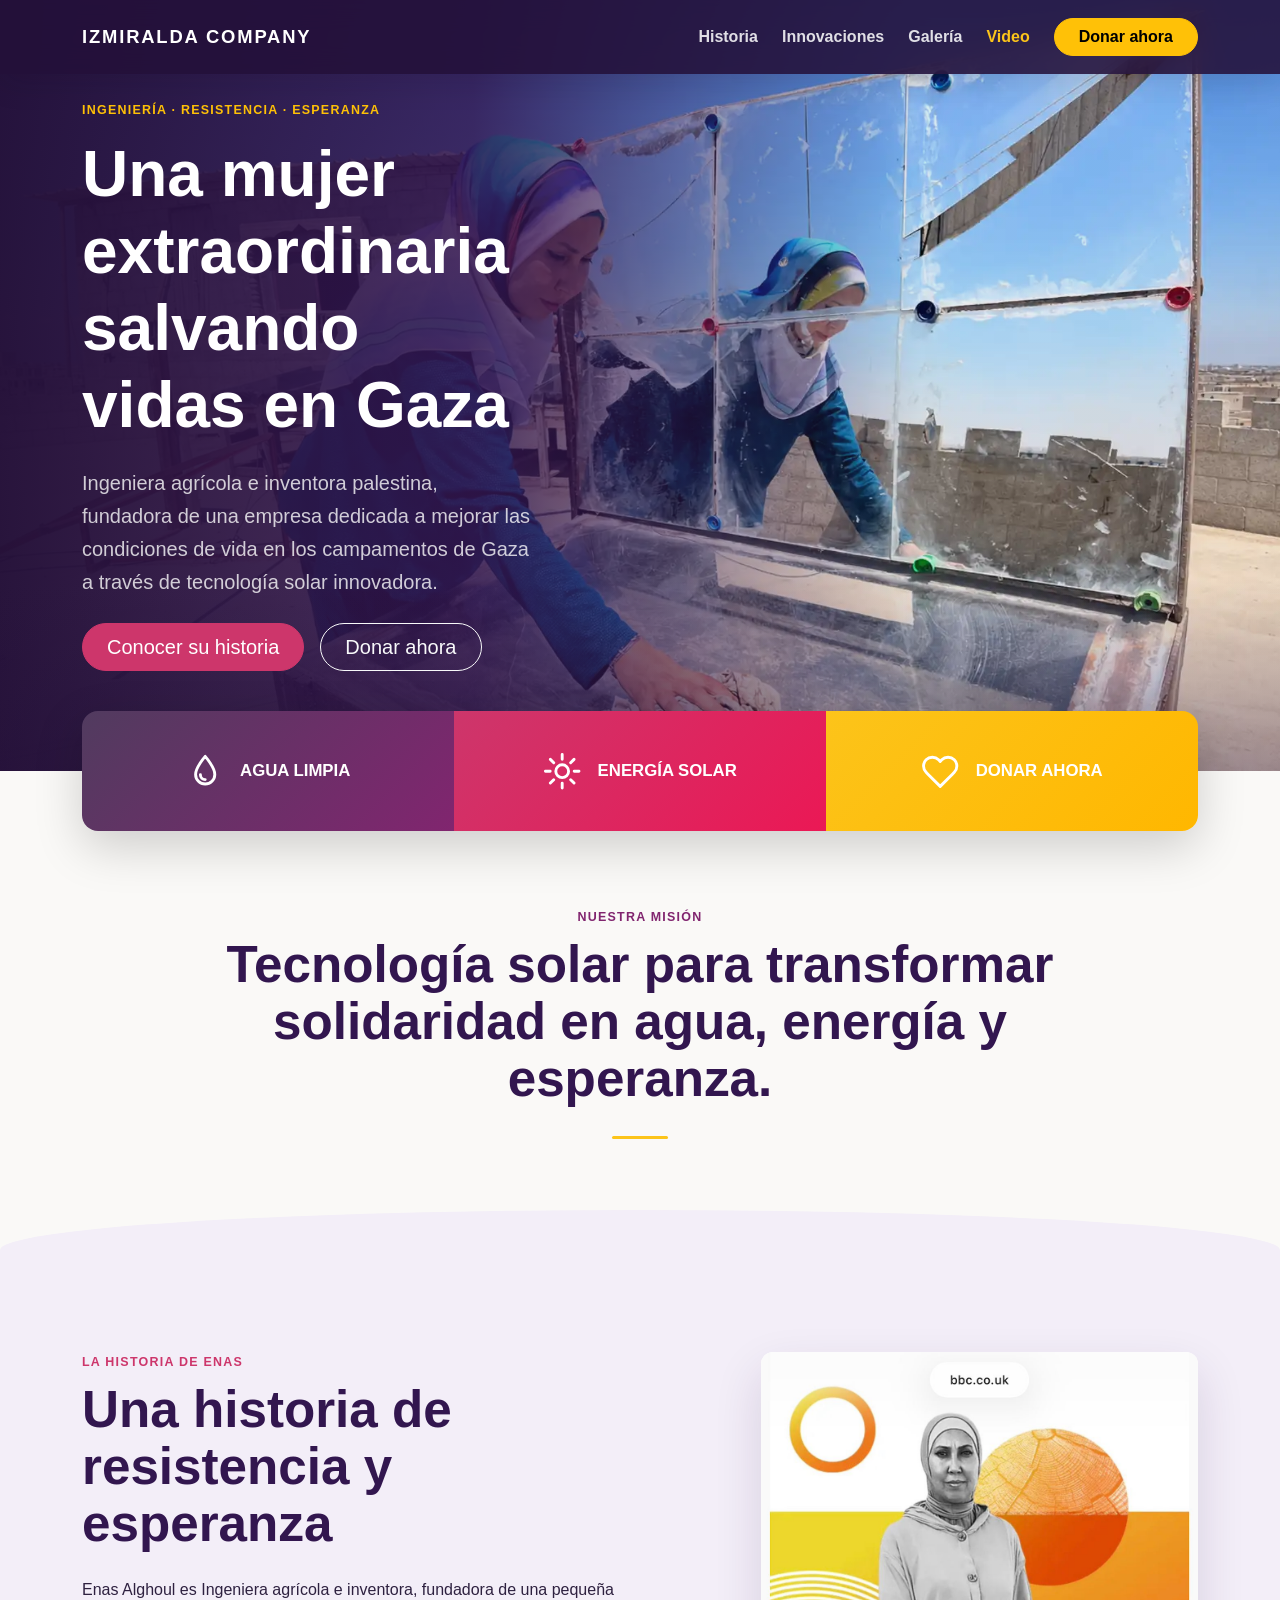
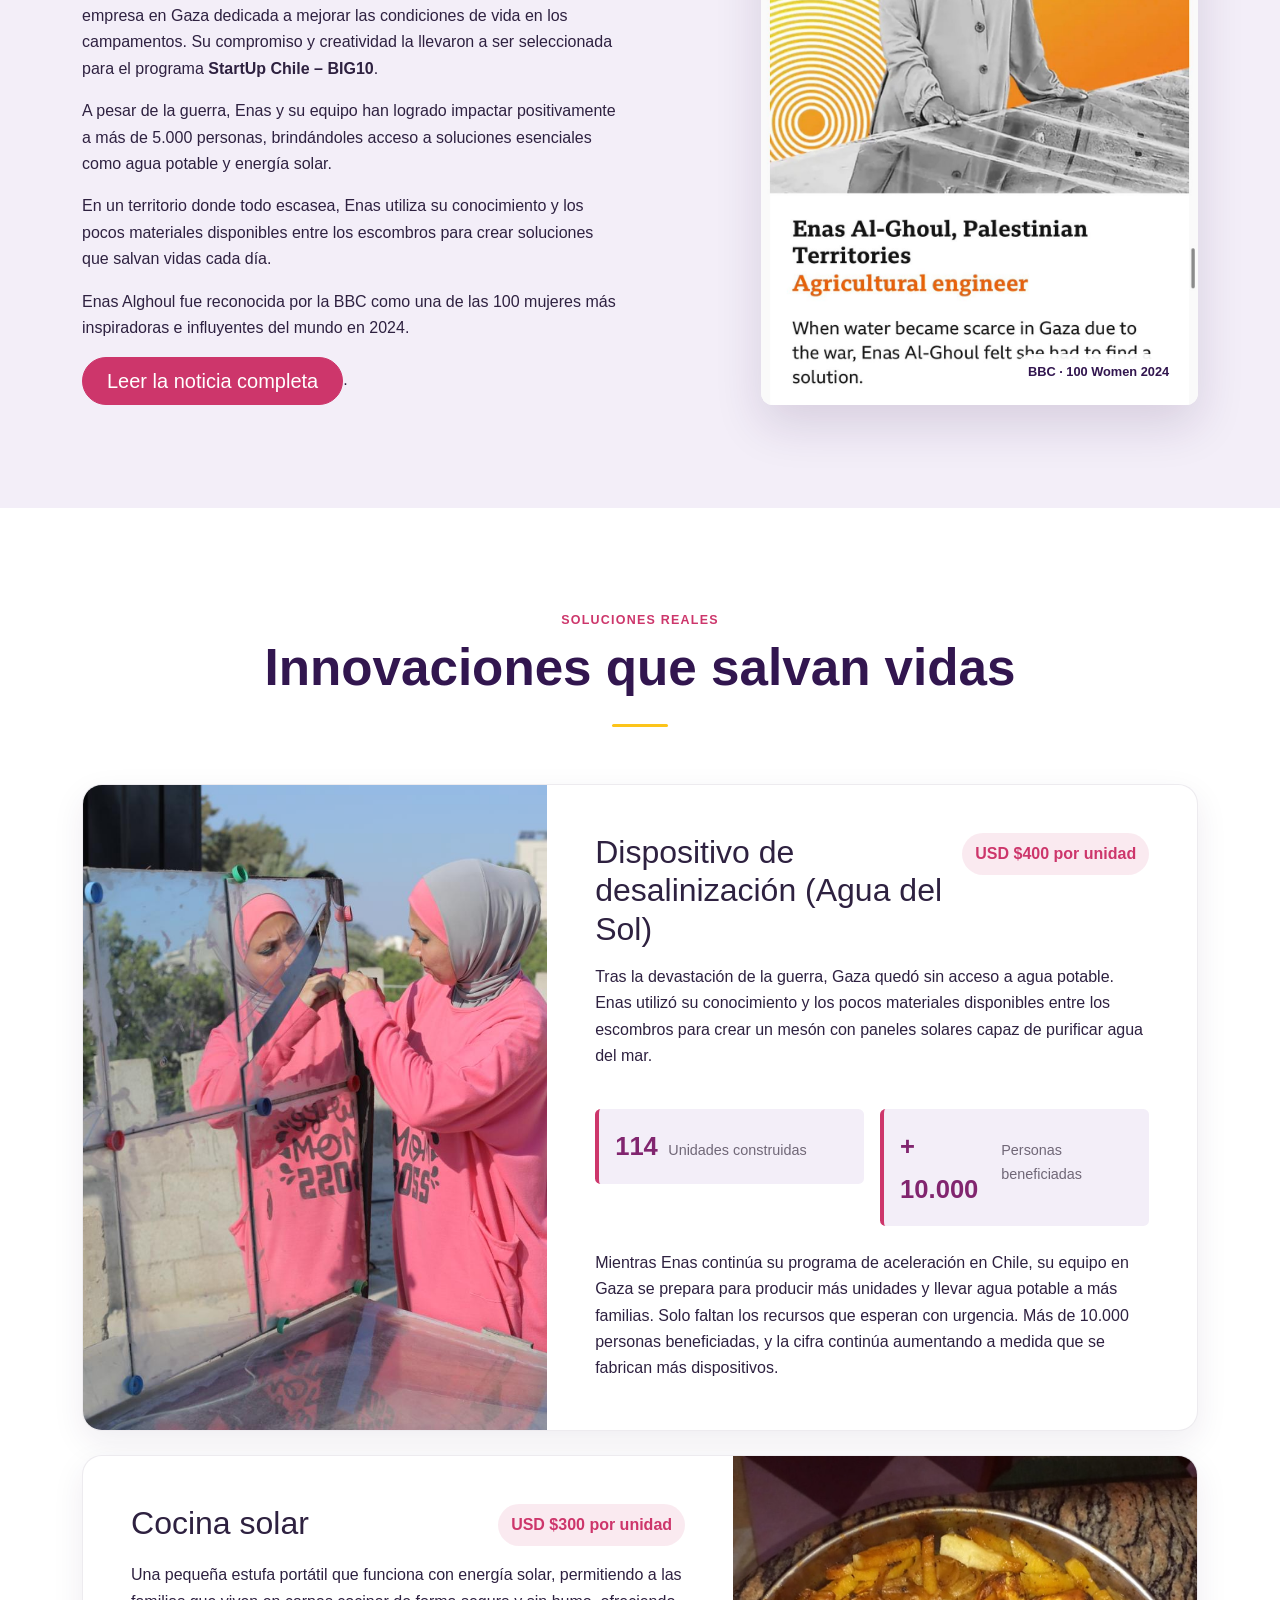
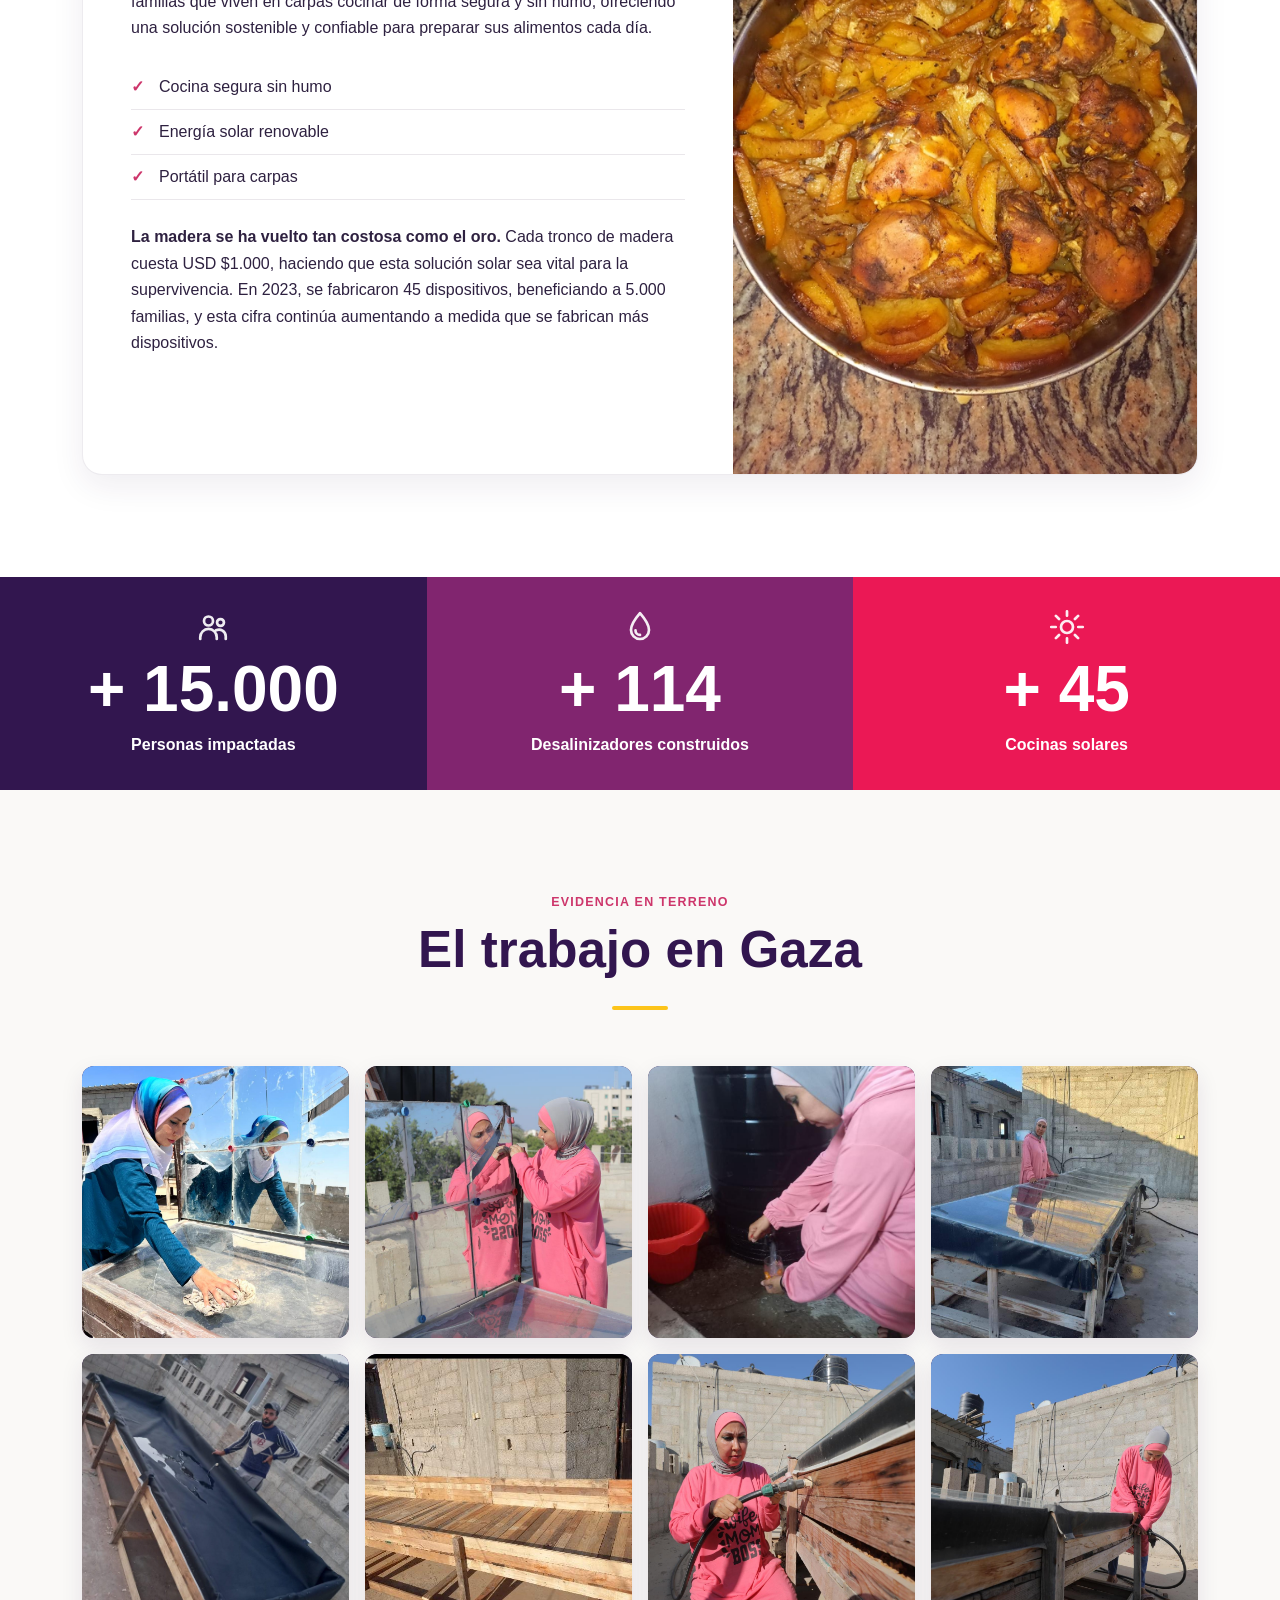
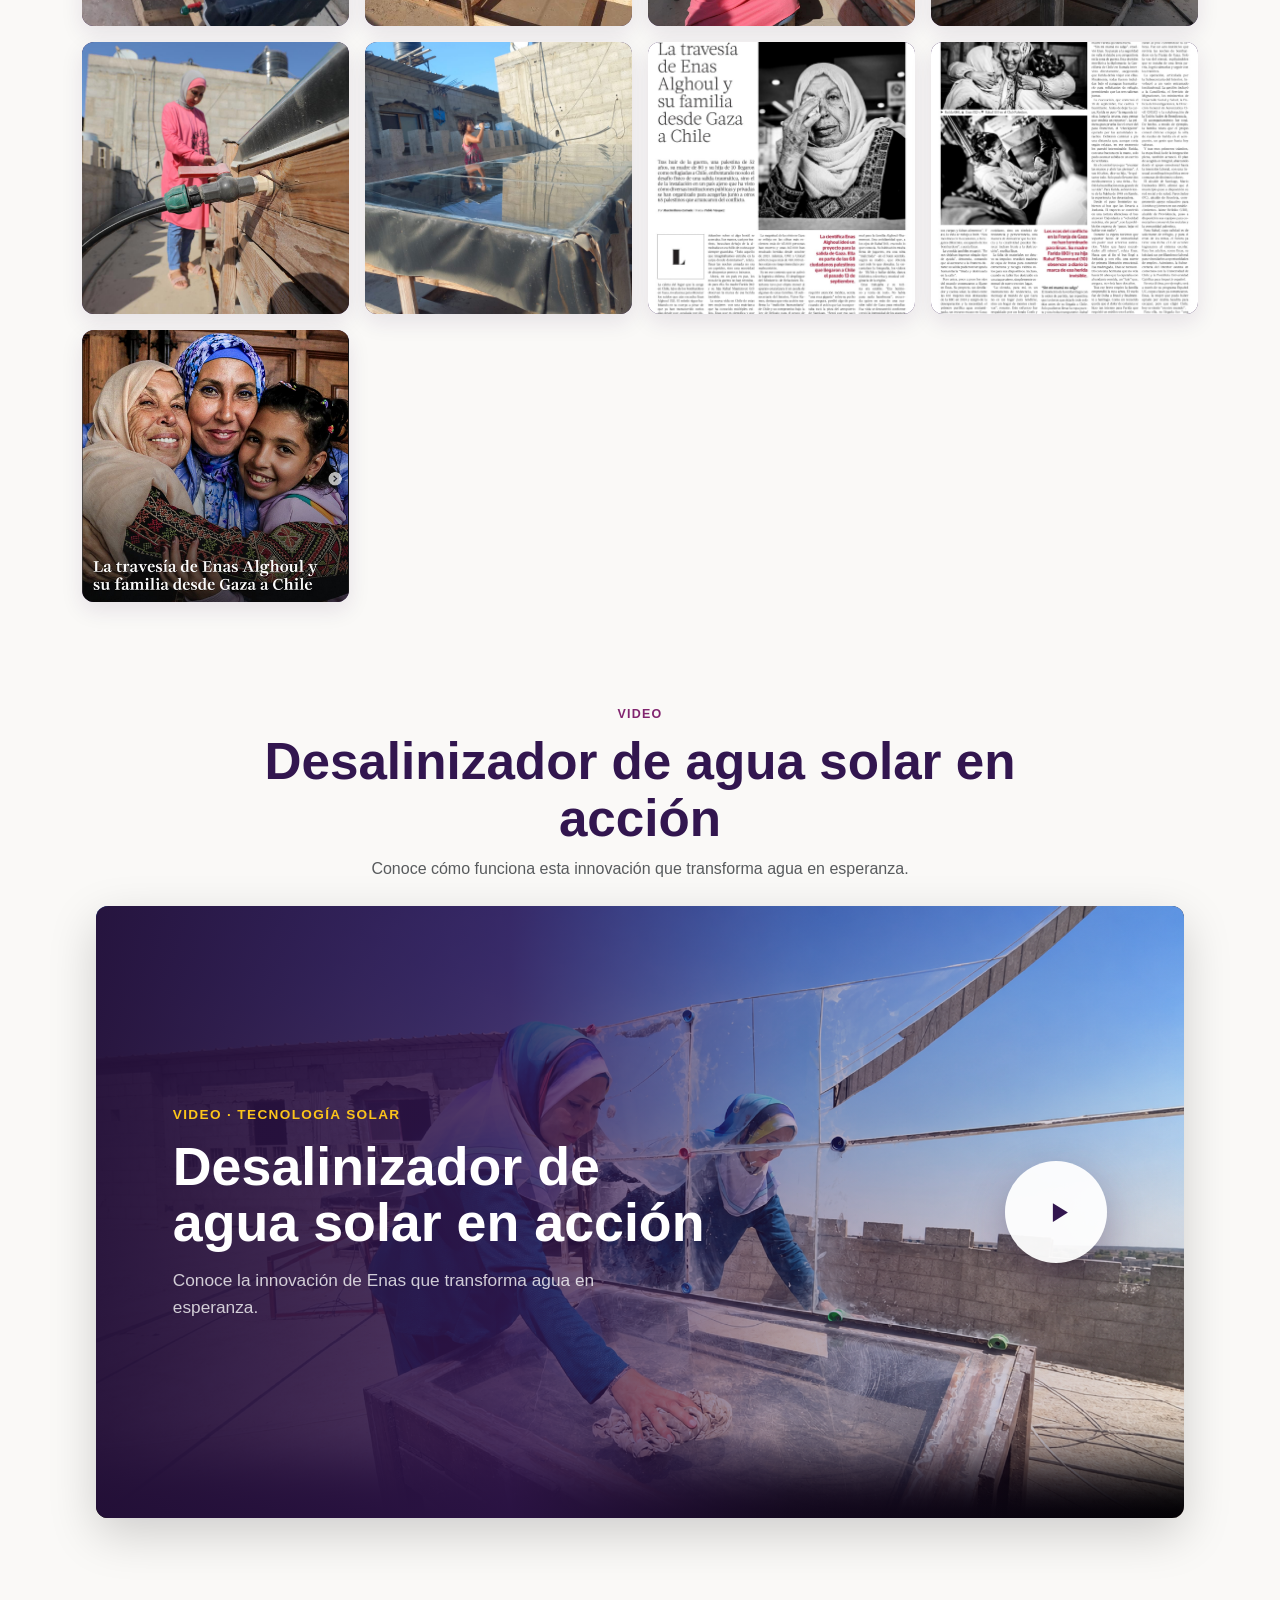
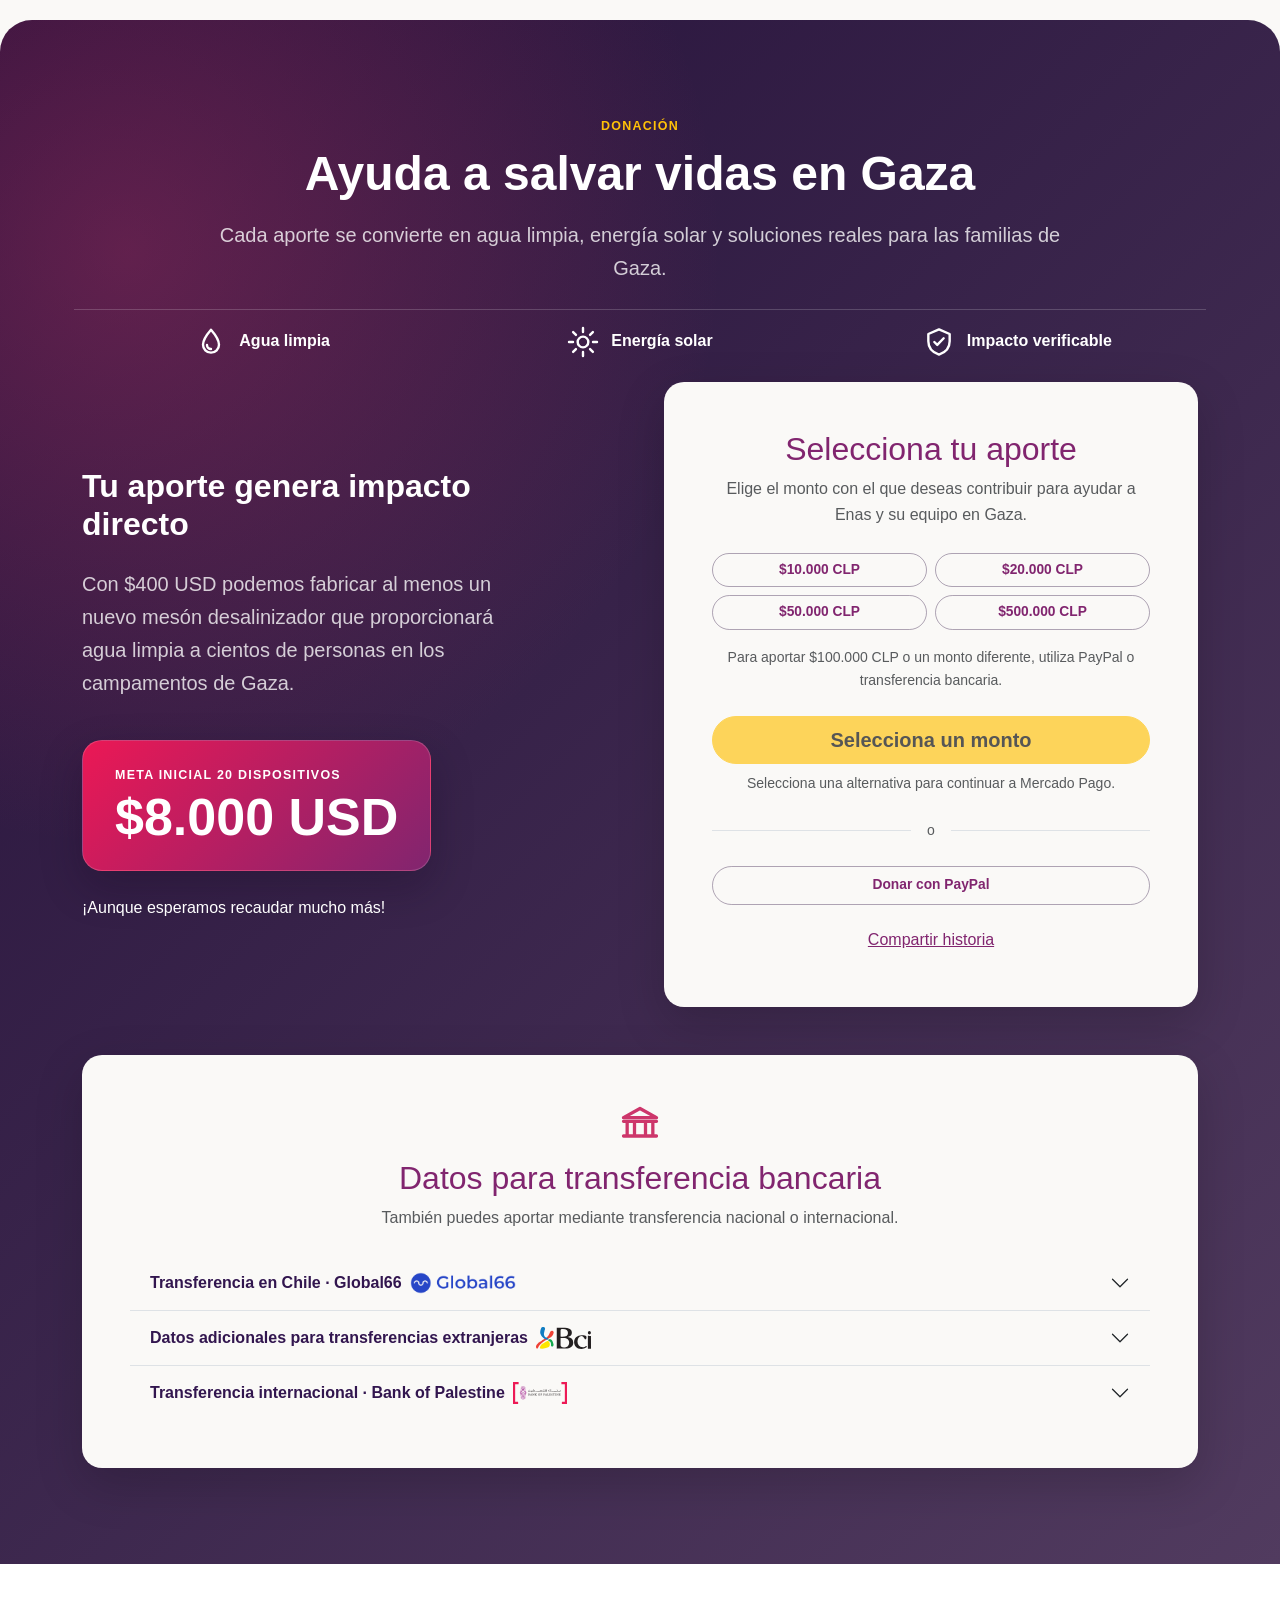
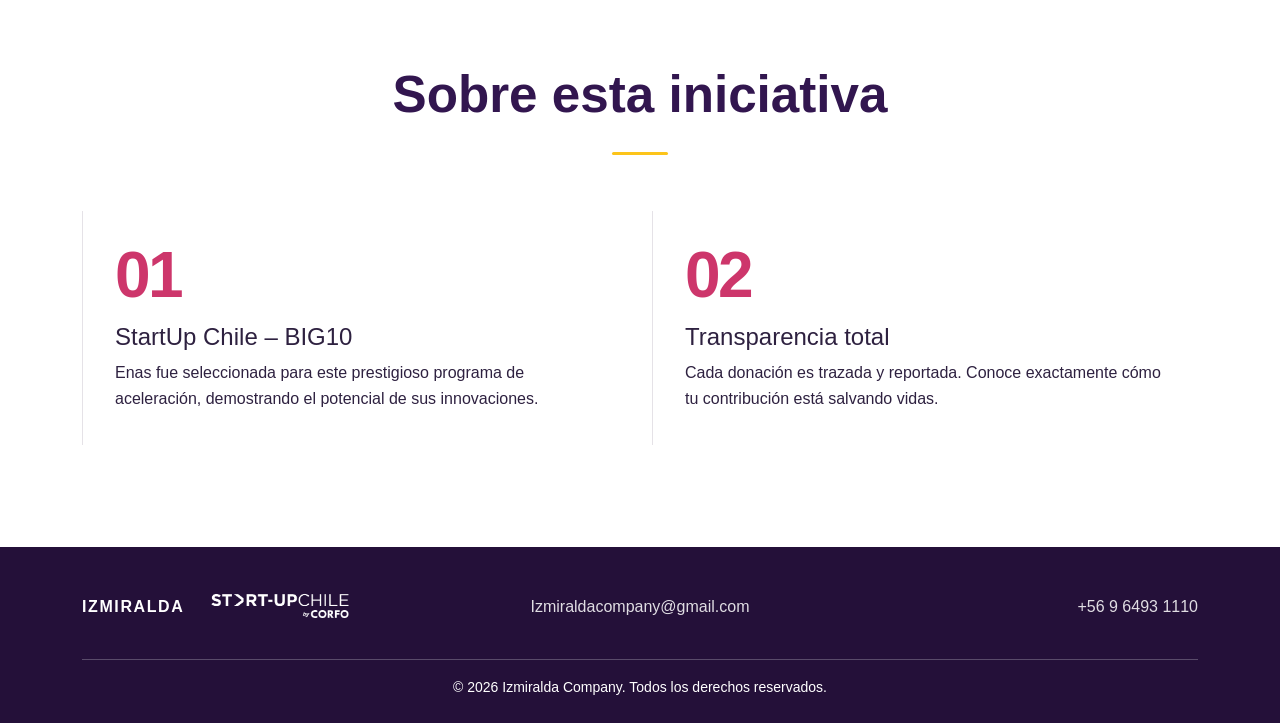
==== index.html @ 553bf747 "Update index.html" ====
<!doctype html>
<html lang="es">
<head>
  <meta charset="utf-8">
  <meta name="viewport" content="width=device-width, initial-scale=1">
  <title>Izmiralda Company | Tecnología solar para Gaza</title>
  <meta name="description" content="Conoce la historia de Enas Alghoul y apoya soluciones solares que brindan agua potable y energía a familias en Gaza.">
  <meta name="keywords" content="Gaza, Enas Alghoul, Izmiralda, agua potable, energía solar, desalinización, donación">
  <meta name="author" content="Diseño y desarrollo de AO Diseño - https://alexanderosses.cl">
  <meta name="robots" content="index, follow">
  <meta name="theme-color" content="#32164f">
  <link rel="canonical" href="https://izmiraldacompany.com/">
  <link rel="icon" type="image/png" href="favicon.png">

  <meta property="og:locale" content="es_CL">
  <meta property="og:type" content="website">
  <meta property="og:title" content="Izmiralda | Tecnología solar para Gaza">
  <meta property="og:description" content="La historia de Enas Alghoul y las innovaciones solares que están transformando vidas en Gaza.">
  <meta property="og:url" content="https://izmiraldacompany.com/">
  <meta property="og:image" content="https://izmiraldacompany.com/assets/images/enas-hero.png">

  <link rel="preconnect" href="https://cdn.jsdelivr.net" crossorigin>
  <link href="https://cdn.jsdelivr.net/npm/bootstrap@5.3.8/dist/css/bootstrap.min.css" rel="stylesheet" integrity="sha384-sRIl4kxILFvY47J16cr9ZwB07vP4J8+LH7qKQnuqkuIAvNWLzeN8tE5YBujZqJLB" crossorigin="anonymous">
  <link rel="stylesheet" href="style.css">
</head>

<body data-bs-spy="scroll" data-bs-target="#mainNavbar" data-bs-offset="96" tabindex="0">
  <a class="visually-hidden-focusable skip-link" href="#contenido">Saltar al contenido principal</a>

  <nav id="mainNavbar" class="navbar navbar-expand-lg navbar-dark fixed-top site-navbar" aria-label="Navegación principal">
    <div class="container">
      <a class="navbar-brand fw-bold letter-spacing" href="#inicio" aria-label="Izmiralda, volver al inicio">IZMIRALDA COMPANY</a>
      <button class="navbar-toggler border-0 shadow-none" type="button" data-bs-toggle="collapse" data-bs-target="#primaryNavigation" aria-controls="primaryNavigation" aria-expanded="false" aria-label="Abrir navegación">
        <span class="navbar-toggler-icon"></span>
      </button>
      <div id="primaryNavigation" class="collapse navbar-collapse">
        <ul class="navbar-nav ms-auto align-items-lg-center gap-lg-2">
          <li class="nav-item"><a class="nav-link" href="#historia">Historia</a></li>
          <li class="nav-item"><a class="nav-link" href="#innovaciones">Innovaciones</a></li>
          <li class="nav-item"><a class="nav-link" href="#galeria">Galería</a></li>
          <li class="nav-item"><a class="nav-link" href="#video">Video</a></li>
          <li class="nav-item ms-lg-2"><a class="btn btn-warning rounded-pill px-4 fw-bold" href="#donar">Donar ahora</a></li>
        </ul>
      </div>
    </div>
  </nav>

  <header id="inicio" class="hero-section d-flex align-items-center text-white">
    <div class="container position-relative py-5">
      <div class="row align-items-center min-vh-75">
        <div class="col-lg-6 col-xl-5 py-5">
          <p class="eyebrow text-warning mb-3">Ingeniería · Resistencia · Esperanza</p>
          <h1 class="display-3 fw-semibold mb-4">Una mujer extraordinaria salvando vidas en Gaza</h1>
          <p class="lead text-white-75 mb-4">Ingeniera agrícola e inventora palestina, fundadora de una empresa dedicada a mejorar las condiciones de vida en los campamentos de Gaza a través de tecnología solar innovadora.</p>
          <div class="d-flex flex-column flex-sm-row gap-3">
            <a class="btn btn-raspberry btn-lg rounded-pill px-4" href="#historia">Conocer su historia</a>
            <a class="btn btn-outline-light btn-lg rounded-pill px-4" href="#donar">Donar ahora</a>
          </div>
        </div>
      </div>
    </div>
  </header>

  <main id="contenido">
    <section class="action-strip" aria-label="Áreas de impacto">
      <div class="container translate-middle-y">
        <div class="row g-0 overflow-hidden rounded-4 shadow-lg">
          <a class="col-md-4 action-item action-item-purple text-decoration-none" href="#agua-limpia">
            <svg class="action-icon icon-svg" aria-hidden="true" viewBox="0 0 24 24"><path d="M12 2.75s-6 6.9-6 11.25a6 6 0 0 0 12 0c0-4.35-6-11.25-6-11.25Z"/><path d="M9 14.25a3 3 0 0 0 3 3"/></svg>
            <span>Agua limpia</span>
          </a>
          <a class="col-md-4 action-item action-item-pink text-decoration-none" href="#energia-solar">
            <svg class="action-icon icon-svg" aria-hidden="true" viewBox="0 0 24 24"><circle cx="12" cy="12" r="4"/><path d="M12 1.5v3M12 19.5v3M1.5 12h3M19.5 12h3M4.6 4.6l2.1 2.1M17.3 17.3l2.1 2.1M19.4 4.6l-2.1 2.1M6.7 17.3l-2.1 2.1"/></svg>
            <span>Energía solar</span>
          </a>
          <a class="col-md-4 action-item action-item-yellow text-decoration-none" href="#donar">
            <svg class="action-icon icon-svg" aria-hidden="true" viewBox="0 0 24 24"><path d="M20.8 4.9a5.5 5.5 0 0 0-7.8 0L12 5.9l-1-1a5.5 5.5 0 0 0-7.8 7.8l1 1L12 21.5l7.8-7.8 1-1a5.5 5.5 0 0 0 0-7.8Z"/></svg>
            <span>Donar ahora</span>
          </a>
        </div>
      </div>
    </section>

    <section class="section-space pt-3 text-center" aria-labelledby="mission-title">
      <div class="container">
        <p class="eyebrow text-plum mb-2">Nuestra misión</p>
        <h2 id="mission-title" class="section-heading mx-auto">Tecnología solar para transformar solidaridad en agua, energía y esperanza.</h2>
        <span class="title-rule" aria-hidden="true"></span>
      </div>
    </section>

    <section id="historia" class="section-space story-section" aria-labelledby="story-title">
      <div class="container">
        <div class="row align-items-center gx-3 gx-lg-5 gy-5">
          <div class="col-lg-6">
            <p class="eyebrow text-raspberry mb-2">La historia de Enas</p>
            <h2 id="story-title" class="section-heading text-start mb-4">Una historia de resistencia y esperanza</h2>
            <p>Enas Alghoul es Ingeniera agrícola e inventora, fundadora de una pequeña empresa en Gaza dedicada a mejorar las condiciones de vida en los campamentos. Su compromiso y creatividad la llevaron a ser seleccionada para el programa <strong>StartUp Chile – BIG10</strong>.</p>
            <p>A pesar de la guerra, Enas y su equipo han logrado impactar positivamente a más de 5.000 personas, brindándoles acceso a soluciones esenciales como agua potable y energía solar.</p>
            <p>En un territorio donde todo escasea, Enas utiliza su conocimiento y los pocos materiales disponibles entre los escombros para crear soluciones que salvan vidas cada día.</p>
            <p class="mb-0 pb-3">Enas Alghoul fue reconocida por la BBC como una de las 100 mujeres más inspiradoras e influyentes del mundo en 2024.</p>
            <a class="btn btn-raspberry btn-lg rounded-pill px-4 " href="https://www.bbc.com/arabic/resources/idt-4f79d09b-655a-42f8-82b4-9b2ecebab611" target="_blank" rel="noopener noreferrer">Leer la noticia completa</a>.
          </div>
          <div class="col-lg-5 offset-lg-1">
            <a class="media-card d-block" href="https://www.bbc.com/arabic/resources/idt-4f79d09b-655a-42f8-82b4-9b2ecebab611" target="_blank" rel="noopener noreferrer" aria-label="Abrir reconocimiento de Enas Alghoul en BBC">
              <img class="img-fluid w-100" src="assets/images/enas-bbc.jpeg" alt="Enas Alghoul reconocida por la BBC" width="1070" height="1600" loading="lazy">
              <span class="media-card-label">BBC · 100 Women 2024</span>
            </a>
          </div>
        </div>
      </div>
    </section>

    <section id="innovaciones" class="section-space bg-white" aria-labelledby="innovation-title">
      <div class="container">
        <div class="text-center mb-5">
          <p class="eyebrow text-raspberry mb-2">Soluciones reales</p>
          <h2 id="innovation-title" class="section-heading mx-auto">Innovaciones que salvan vidas</h2>
          <span class="title-rule" aria-hidden="true"></span>
        </div>

        <article id="agua-limpia" class="innovation-card mb-4 anchor-target">
          <div class="row g-0 align-items-stretch">
            <div class="col-lg-5">
              <img class="innovation-image" src="assets/images/instalacion-solar.jpg" alt="Desalinizador de agua solar construido en Gaza" width="1600" height="1066" loading="lazy">
            </div>
            <div class="col-lg-7 p-4 p-xl-5">
              <div class="d-flex flex-column flex-sm-row justify-content-between gap-3 mb-3">
                <h3 class="h2 mb-0">Dispositivo de desalinización (Agua del Sol)</h3>
                <span class="price-badge">USD $400 por unidad</span>
              </div>
              <p>Tras la devastación de la guerra, Gaza quedó sin acceso a agua potable. Enas utilizó su conocimiento y los pocos materiales disponibles entre los escombros para crear un mesón con paneles solares capaz de purificar agua del mar.</p>
              <div class="row g-3 my-4">
                <div class="col-sm-6"><div class="fact-box"><strong>114</strong><span>Unidades construidas</span></div></div>
                <div class="col-sm-6"><div class="fact-box"><strong>+ 10.000</strong><span>Personas beneficiadas</span></div></div>
              </div>
              <p class="mb-0">Mientras Enas continúa su programa de aceleración en Chile, su equipo en Gaza se prepara para producir más unidades y llevar agua potable a más familias. Solo faltan los recursos que esperan con urgencia. Más de 10.000 personas beneficiadas, y la cifra continúa aumentando a medida que se fabrican más dispositivos.</p>
            </div>
          </div>
        </article>

        <article id="energia-solar" class="innovation-card anchor-target">
          <div class="row g-0 align-items-stretch flex-lg-row-reverse">
            <div class="col-lg-5">
              <img class="innovation-image" src="assets/images/cocina-solar-resultado.png" alt="Alimentos preparados utilizando una cocina solar" width="561" height="747" loading="lazy">
            </div>
            <div class="col-lg-7 p-4 p-xl-5">
              <div class="d-flex flex-column flex-sm-row justify-content-between gap-3 mb-3">
                <h3 class="h2 mb-0">Cocina solar</h3>
                <span class="price-badge">USD $300 por unidad</span>
              </div>
              <p>Una pequeña estufa portátil que funciona con energía solar, permitiendo a las familias que viven en carpas cocinar de forma segura y sin humo, ofreciendo una solución sostenible y confiable para preparar sus alimentos cada día.</p>
              <ul class="list-unstyled benefit-list my-4">
                <li>Cocina segura sin humo</li>
                <li>Energía solar renovable</li>
                <li>Portátil para carpas</li>
              </ul>
              <p class="mb-0"><strong>La madera se ha vuelto tan costosa como el oro.</strong> Cada tronco de madera cuesta USD $1.000, haciendo que esta solución solar sea vital para la supervivencia. En 2023, se fabricaron 45 dispositivos, beneficiando a 5.000 familias, y esta cifra continúa aumentando a medida que se fabrican más dispositivos.</p>
            </div>
          </div>
        </article>
      </div>
    </section>

    <section class="impact-band text-white" aria-label="Cifras de impacto">
      <div class="container-fluid px-0">
        <div class="row g-0 text-center">
          <div class="col-md-4 impact-stat impact-purple"><svg class="impact-icon icon-svg" aria-hidden="true" viewBox="0 0 24 24"><circle cx="9" cy="8" r="3"/><circle cx="17" cy="9" r="2.3"/><path d="M3.5 20v-1.2A5.5 5.5 0 0 1 9 13.3a5.5 5.5 0 0 1 5.5 5.5V20M14 14.2a4.5 4.5 0 0 1 6.5 4V20"/></svg><strong>+ 15.000</strong><span>Personas impactadas</span></div>
          <div class="col-md-4 impact-stat impact-plum"><svg class="impact-icon icon-svg" aria-hidden="true" viewBox="0 0 24 24"><path d="M12 2.75s-6 6.9-6 11.25a6 6 0 0 0 12 0c0-4.35-6-11.25-6-11.25Z"/><path d="M9 14.25a3 3 0 0 0 3 3"/></svg><strong>+ 114</strong><span>Desalinizadores construidos</span></div>
          <div class="col-md-4 impact-stat impact-pink"><svg class="impact-icon icon-svg" aria-hidden="true" viewBox="0 0 24 24"><circle cx="12" cy="12" r="4"/><path d="M12 1.5v3M12 19.5v3M1.5 12h3M19.5 12h3M4.6 4.6l2.1 2.1M17.3 17.3l2.1 2.1M19.4 4.6l-2.1 2.1M6.7 17.3l-2.1 2.1"/></svg><strong>+ 45</strong><span>Cocinas solares</span></div>
        </div>
      </div>
    </section>

    <section id="galeria" class="section-space" aria-labelledby="gallery-title">
      <div class="container">
        <div class="text-center mb-5">
          <p class="eyebrow text-raspberry mb-2">Evidencia en terreno</p>
          <h2 id="gallery-title" class="section-heading mx-auto">El trabajo en Gaza</h2>
          <span class="title-rule" aria-hidden="true"></span>
        </div>
        <div class="row row-cols-2 row-cols-md-3 row-cols-xl-4 g-3">
          <div class="col"><button class="gallery-card" type="button" data-bs-toggle="modal" data-bs-target="#galleryModal" data-gallery-src="assets/images/enas-hero.png" data-gallery-alt="Enas trabajando en el desalinizador solar" data-gallery-caption="Trabajo diario en el desalinizador solar"><img src="assets/images/enas-hero.png" alt="Enas trabajando en el desalinizador solar" loading="lazy"></button></div>
          <div class="col"><button class="gallery-card" type="button" data-bs-toggle="modal" data-bs-target="#galleryModal" data-gallery-src="assets/images/instalacion-solar.jpg" data-gallery-alt="Instalación de una solución solar" data-gallery-caption="Instalación de cocina solar"><img src="assets/images/instalacion-solar.jpg" alt="Instalación de una solución solar" loading="lazy"></button></div>
          <div class="col"><button class="gallery-card" type="button" data-bs-toggle="modal" data-bs-target="#galleryModal" data-gallery-src="assets/images/agua-desalinizada.jpg" data-gallery-alt="Agua desalinizada obtenida" data-gallery-caption="Agua desalinizada obtenida"><img src="assets/images/agua-desalinizada.jpg" alt="Agua desalinizada obtenida" loading="lazy"></button></div>
          <div class="col"><button class="gallery-card" type="button" data-bs-toggle="modal" data-bs-target="#galleryModal" data-gallery-src="assets/images/comunidad-agua.png" data-gallery-alt="Comunidad beneficiada con agua limpia" data-gallery-caption="Comunidad beneficiada con agua limpia"><img src="assets/images/comunidad-agua.png" alt="Comunidad beneficiada con agua limpia" loading="lazy"></button></div>
          <div class="col"><button class="gallery-card" type="button" data-bs-toggle="modal" data-bs-target="#galleryModal" data-gallery-src="assets/images/construccion-1.jpg" data-gallery-alt="Construcción del desalinizador" data-gallery-caption="Construcción del desalinizador"><img src="assets/images/construccion-1.jpg" alt="Construcción del desalinizador" loading="lazy"></button></div>
          <div class="col"><button class="gallery-card" type="button" data-bs-toggle="modal" data-bs-target="#galleryModal" data-gallery-src="assets/images/construccion-2.jpg" data-gallery-alt="Detalle de la construcción" data-gallery-caption="Construcción del desalinizador"><img src="assets/images/construccion-2.jpg" alt="Detalle de la construcción" loading="lazy"></button></div>
          <div class="col"><button class="gallery-card" type="button" data-bs-toggle="modal" data-bs-target="#galleryModal" data-gallery-src="assets/images/conexiones-1.jpg" data-gallery-alt="Conexiones del desalinizador" data-gallery-caption="Conexiones del desalinizador"><img src="assets/images/conexiones-1.jpg" alt="Conexiones del desalinizador" loading="lazy"></button></div>
          <div class="col"><button class="gallery-card" type="button" data-bs-toggle="modal" data-bs-target="#galleryModal" data-gallery-src="assets/images/conexiones-2.jpg" data-gallery-alt="Equipos conectados al desalinizador" data-gallery-caption="Conexiones del desalinizador"><img src="assets/images/conexiones-2.jpg" alt="Equipos conectados al desalinizador" loading="lazy"></button></div>
          <div class="col"><button class="gallery-card" type="button" data-bs-toggle="modal" data-bs-target="#galleryModal" data-gallery-src="assets/images/equipo-desalinizador.png" data-gallery-alt="Equipo de desalinización en funcionamiento" data-gallery-caption="Equipo de desalinización en funcionamiento"><img src="assets/images/equipo-desalinizador.png" alt="Equipo de desalinización en funcionamiento" loading="lazy"></button></div>
          <div class="col"><button class="gallery-card" type="button" data-bs-toggle="modal" data-bs-target="#galleryModal" data-gallery-src="assets/images/comunidad-beneficiada.jpg" data-gallery-alt="Comunidades beneficiadas" data-gallery-caption="Comunidades beneficiadas"><img src="assets/images/comunidad-beneficiada.jpg" alt="Comunidades beneficiadas" loading="lazy"></button></div>
          <div class="col"><button class="gallery-card" type="button" data-bs-toggle="modal" data-bs-target="#galleryModal" data-gallery-src="assets/images/prensa-1.png" data-gallery-alt="Cobertura mediática del proyecto" data-gallery-caption="Cobertura mediática del proyecto"><img src="assets/images/prensa-1.png" alt="Cobertura mediática del proyecto" loading="lazy"></button></div>
          <div class="col"><button class="gallery-card" type="button" data-bs-toggle="modal" data-bs-target="#galleryModal" data-gallery-src="assets/images/prensa-2.png" data-gallery-alt="Reconocimiento internacional" data-gallery-caption="Reconocimiento internacional"><img src="assets/images/prensa-2.png" alt="Reconocimiento internacional" loading="lazy"></button></div>
          <div class="col"><button class="gallery-card" type="button" data-bs-toggle="modal" data-bs-target="#galleryModal" data-gallery-src="assets/images/publicacion-instagram.png" data-gallery-alt="Publicación sobre la iniciativa de Enas" data-gallery-caption="Difusión de la iniciativa en redes sociales"><img src="assets/images/publicacion-instagram.png" alt="Publicación sobre la iniciativa de Enas" loading="lazy"></button></div>
        </div>
      </div>
    </section>

    <section id="video" class="section-space pt-0" aria-labelledby="video-title">
      <div class="container">
        <div class="text-center mb-4">
          <p class="eyebrow text-plum mb-2">Video</p>
          <h2 id="video-title" class="section-heading mx-auto">Desalinizador de agua solar en acción</h2>
          <p class="text-muted mb-0">Conoce cómo funciona esta innovación que transforma agua en esperanza.</p>
        </div>
        <div class="ratio ratio-16x9 video-frame shadow-lg">
          <video id="projectVideo" controls preload="metadata" playsinline poster="assets/images/enas-hero-full-bleed-1920x1080.png" aria-label="Video del desalinizador de agua solar en funcionamiento">
            <source src="assets/video/desalinizador-solar.mp4" type="video/mp4">
            Tu navegador no soporta la reproducción de video HTML5.
          </video>
          <button id="videoPlayCover" class="video-play-cover" type="button" aria-label="Reproducir video: Desalinizador de agua solar en acción">
            <span class="video-cover-copy text-start">
              <span class="video-cover-eyebrow">Video · Tecnología solar</span>
              <strong class="video-cover-title">Desalinizador de agua solar en acción</strong>
              <span class="video-cover-description">Conoce la innovación de Enas que transforma agua en esperanza.</span>
            </span>
            <span class="video-play-button" aria-hidden="true">
              <svg viewBox="0 0 24 24"><path d="m9 7 8 5-8 5V7Z"/></svg>
            </span>
          </button>
        </div>
      </div>
    </section>

    <section id="donar" class="donation-section text-white" aria-labelledby="donation-title">
      <div class="container py-5 py-lg-6">
        <div class="donation-heading text-center mx-auto">
          <p class="eyebrow text-warning mb-2">Donación</p>
          <h2 id="donation-title" class="display-5 fw-semibold mb-3">Ayuda a salvar vidas en Gaza</h2>
          <p class="lead text-white-75 mb-0">Cada aporte se convierte en agua limpia, energía solar y soluciones reales para las familias de Gaza.</p>
        </div>
        <div class="row row-cols-1 row-cols-md-3 g-3 text-center my-2 donation-assurances">
          <div class="col"><svg class="assurance-icon icon-svg" aria-hidden="true" viewBox="0 0 24 24"><path d="M12 2.75s-6 6.9-6 11.25a6 6 0 0 0 12 0c0-4.35-6-11.25-6-11.25Z"/><path d="M9 14.25a3 3 0 0 0 3 3"/></svg><span>Agua limpia</span></div>
          <div class="col"><svg class="assurance-icon icon-svg" aria-hidden="true" viewBox="0 0 24 24"><circle cx="12" cy="12" r="4"/><path d="M12 1.5v3M12 19.5v3M1.5 12h3M19.5 12h3M4.6 4.6l2.1 2.1M17.3 17.3l2.1 2.1M19.4 4.6l-2.1 2.1M6.7 17.3l-2.1 2.1"/></svg><span>Energía solar</span></div>
          <div class="col"><svg class="assurance-icon icon-svg" aria-hidden="true" viewBox="0 0 24 24"><path d="M12 2.5 20 6v5.5c0 5-3.4 8.5-8 10-4.6-1.5-8-5-8-10V6l8-3.5Z"/><path d="m8.5 12 2.2 2.2 4.8-5"/></svg><span>Impacto verificable</span></div>
        </div>

        <div class="row gx-3 gx-lg-5 gy-5 align-items-center">
          <div class="col-lg-5">
            <h3 class="h2 fw-semibold mb-4">Tu aporte genera impacto directo</h3>
            <p class="lead text-white-75">Con $400 USD podemos fabricar al menos un nuevo mesón desalinizador que proporcionará agua limpia a cientos de personas en los campamentos de Gaza.</p>
            <div class="goal-panel my-4">
              <span class="eyebrow d-block mb-1">Meta inicial 20 dispositivos</span>
              <strong>$8.000 USD</strong>
            </div>
            <p class="mb-0">¡Aunque esperamos recaudar mucho más!</p>
          </div>
          <div class="col-lg-6 offset-lg-1">
            <div class="card donation-card border-0 shadow-lg">
              <div class="card-body p-4 p-md-5">
                <h3 class="h2 text-plum text-center mb-2">Selecciona tu aporte</h3>
                <p class="text-muted text-center mb-4">Elige el monto con el que deseas contribuir para ayudar a Enas y su equipo en Gaza.</p>
                <form id="donationForm" novalidate>
                  <fieldset>
                    <legend class="visually-hidden">Monto de donación</legend>
                    <div class="row row-cols-2 g-2 mb-3">
                      <div class="col"><input class="btn-check" type="radio" name="donationAmount" id="amount10" value="https://mpago.la/2JH3ap4"><label class="btn btn-outline-plum w-100 rounded-pill" for="amount10">$10.000 CLP</label></div>
                      <div class="col"><input class="btn-check" type="radio" name="donationAmount" id="amount20" value="https://mpago.la/1RgK5uG"><label class="btn btn-outline-plum w-100 rounded-pill" for="amount20">$20.000 CLP</label></div>
                      <div class="col"><input class="btn-check" type="radio" name="donationAmount" id="amount50" value="https://mpago.la/1EVf2qd"><label class="btn btn-outline-plum w-100 rounded-pill" for="amount50">$50.000 CLP</label></div>
                      <div class="col"><input class="btn-check" type="radio" name="donationAmount" id="amount500" value="https://mpago.la/2VXcgNa"><label class="btn btn-outline-plum w-100 rounded-pill" for="amount500">$500.000 CLP</label></div>
                    </div>
                    <p class="small text-muted text-center mb-4">Para aportar $100.000 CLP o un monto diferente, utiliza PayPal o transferencia bancaria.</p>
                  </fieldset>
                  <a id="donateButton" class="btn btn-warning btn-lg w-100 rounded-pill fw-bold disabled" href="#" target="_blank" rel="noopener noreferrer" role="button" aria-disabled="true" tabindex="-1">Selecciona un monto</a>
                  <p id="donationHelp" class="small text-center text-muted mt-2 mb-0" aria-live="polite">Selecciona una alternativa para continuar a Mercado Pago.</p>
                </form>
                <div class="d-flex align-items-center gap-3 my-4" aria-hidden="true"><span class="flex-grow-1 border-top"></span><span class="small text-muted">o</span><span class="flex-grow-1 border-top"></span></div>
                <a class="btn btn-outline-plum btn-lg w-100 rounded-pill" href="https://www.paypal.com/donate?business=izmiraldacompany%40gmail.com&amp;no_recurring=0&amp;currency_code=USD" target="_blank" rel="noopener noreferrer">Donar con <strong>PayPal</strong></a>
                <button id="shareStory" class="btn btn-link link-plum w-100 mt-3" type="button">Compartir historia</button>
              </div>
            </div>
          </div>
        </div>

        <div class="card transfer-card border-0 shadow-lg mt-5">
          <div class="card-body p-4 p-lg-5">
            <div class="text-center mb-4">
              <svg class="transfer-title-icon icon-svg" aria-hidden="true" viewBox="0 0 24 24"><path d="M3 10h18M5 10v8M9 10v8M15 10v8M19 10v8M3 18h18M12 3l9 5H3l9-5Z"/></svg>
              <h3 class="h2 text-plum mb-2">Datos para transferencia bancaria</h3>
              <p class="text-muted mb-0">También puedes aportar mediante transferencia nacional o internacional.</p>
            </div>
            <div class="accordion accordion-flush" id="bankTransferAccordion">
              <div class="accordion-item">
                <h4 class="accordion-header"><button class="accordion-button collapsed" type="button" data-bs-toggle="collapse" data-bs-target="#transferChile" aria-expanded="true" aria-controls="transferChile">Transferencia en Chile · Global66 <img class="ms-2 object-fit-contain" src="assets/images/logo-global66.png" alt="" height="22" aria-hidden="true"></button></h4>
                <div id="transferChile" class="accordion-collapse collapse" data-bs-parent="#bankTransferAccordion">
                  <div class="accordion-body">
                    <dl class="bank-details mb-3">
                      <div><dt>Titular</dt><dd>Enas R S Alghoul</dd></div>
                      <div><dt>RUT</dt><dd>290110785</dd></div>
                      <div><dt>Banco</dt><dd>Global66</dd></div>
                      <div><dt>Tipo de cuenta</dt><dd>Cuenta Vista</dd></div>
                      <div><dt>N.º de cuenta</dt><dd>13561258</dd></div>
                      <div><dt>Cuenta en pesos</dt><dd>32870574</dd></div>
                      <div><dt>Cuenta en dólares</dt><dd>19878818</dd></div>
                      <div><dt>Cuenta en euros</dt><dd>19879792</dd></div>
                    </dl>
                    <div class="d-flex flex-wrap align-items-stretch gap-3">
                      <button class="btn btn-outline-plum btn-sm rounded-pill copy-bank-data d-inline-flex align-items-center justify-content-center" type="button" data-copy="Titular: Enas R S Alghoul\nRUT: 290110785\nBanco: Global66\nTipo de cuenta: Cuenta Vista\nN.º de cuenta: 13561258\nCuenta en pesos: 32870574\nCuenta en dólares: 19878818\nCuenta en euros: 19879792">Copiar datos</button>
                      <a class="btn btn-light border rounded-pill px-3 py-2 d-inline-flex align-items-center justify-content-center" href="https://www.global66.com/cl/" target="_blank" rel="noopener noreferrer" aria-label="Visitar el sitio oficial de Global66">
                        <img src="assets/images/logo-global66.png" alt="Global66" height="16">
                      </a>
                    </div>
                  </div>
                </div>
              </div>
              <div class="accordion-item">
                <h4 class="accordion-header"><button class="accordion-button collapsed" type="button" data-bs-toggle="collapse" data-bs-target="#transferForeign" aria-expanded="false" aria-controls="transferForeign">Datos adicionales para transferencias extranjeras <img class="ms-2 object-fit-contain" src="assets/images/logo-bci.svg" alt="" height="22" aria-hidden="true"></button></h4>
                <div id="transferForeign" class="accordion-collapse collapse" data-bs-parent="#bankTransferAccordion">
                  <div class="accordion-body">
                    <p class="small text-muted">Incluye el número de la cuenta en dólares o euros según corresponda.</p>
                    <dl class="bank-details mb-3">
                      <div><dt>Banco pagador</dt><dd>Banco de Crédito e Inversiones</dd></div>
                      <div><dt>SWIFT</dt><dd>CREDCLRM</dd></div>
                      <div><dt>Beneficiario</dt><dd>ENAS RS ALGHOUL</dd></div>
                      <div><dt>Dirección</dt><dd>El Golf 125, Las Condes</dd></div>
                    </dl>
                    <div class="d-flex flex-wrap align-items-stretch gap-3">
                      <button class="btn btn-outline-plum btn-sm rounded-pill copy-bank-data d-inline-flex align-items-center justify-content-center" type="button" data-copy="Banco pagador: Banco de Crédito e Inversiones\nSWIFT: CREDCLRM\nBeneficiario: ENAS RS ALGHOUL\nDirección: El Golf 125, Las Condes">Copiar datos</button>
                      <a class="btn btn-light border rounded-pill px-3 py-2 d-inline-flex align-items-center justify-content-center" href="https://www.bci.cl/personas" target="_blank" rel="noopener noreferrer" aria-label="Visitar el sitio oficial de Bci">
                        <img src="assets/images/logo-bci.svg" alt="Bci" height="16">
                      </a>
                    </div>
                  </div>
                </div>
              </div>
              <div class="accordion-item">
                <h4 class="accordion-header"><button class="accordion-button collapsed" type="button" data-bs-toggle="collapse" data-bs-target="#transferPalestine" aria-expanded="false" aria-controls="transferPalestine">Transferencia internacional · Bank of Palestine <img class="ms-2 object-fit-contain" src="assets/images/logo-bank-of-palestine-horizontal.svg" alt="" height="22" aria-hidden="true"></button></h4>
                <div id="transferPalestine" class="accordion-collapse collapse" data-bs-parent="#bankTransferAccordion">
                  <div class="accordion-body">
                    <dl class="bank-details mb-3">
                      <div><dt>Account Holder Name</dt><dd>Enas Alghoul</dd></div>
                      <div><dt>Bank Name</dt><dd>Bank of Palestine</dd></div>
                      <div><dt>Branch Name</dt><dd>Khan Younis Branch</dd></div>
                      <div><dt>City</dt><dd>Khan Younis, Palestine</dd></div>
                      <div><dt>Branch Address</dt><dd>Khan Younis, Jallal Street</dd></div>
                      <div><dt>SWIFT/BIC</dt><dd>PALSPS22</dd></div>
                      <div><dt>USD Account / IBAN</dt><dd>PS91PALS045210725830013100000</dd></div>
                      <div><dt>EUR Account / IBAN</dt><dd>PS96PALS045210725830333100000</dd></div>
                    </dl>
                    <div class="d-flex flex-wrap align-items-stretch gap-3">
                      <button class="btn btn-outline-plum btn-sm rounded-pill copy-bank-data d-inline-flex align-items-center justify-content-center" type="button" data-copy="Account Holder Name: Enas Alghoul\nBank Name: Bank of Palestine\nBranch Name: Khan Younis Branch\nCity: Khan Younis, Palestine\nBranch Address: Khan Younis, Jallal Street\nSWIFT/BIC: PALSPS22\nUSD Account / IBAN: PS91PALS045210725830013100000\nEUR Account / IBAN: PS96PALS045210725830333100000">Copiar datos</button>
                      <a class="btn btn-light border rounded-pill px-3 py-2 d-inline-flex align-items-center justify-content-center" href="https://www.bankofpalestine.com/en/personal" target="_blank" rel="noopener noreferrer" aria-label="Visitar el sitio oficial de Bank of Palestine">
                        <img src="assets/images/logo-bank-of-palestine-horizontal.svg" alt="Bank of Palestine" height="16">
                      </a>
                    </div>
                  </div>
                </div>
              </div>
            </div>
          </div>
        </div>
      </div>
    </section>

    <section class="section-space bg-white" aria-labelledby="about-title">
      <div class="container">
        <div class="text-center mb-5">
          <h2 id="about-title" class="section-heading mx-auto">Sobre esta iniciativa</h2>
          <span class="title-rule" aria-hidden="true"></span>
        </div>
        <div class="row row-cols-1 row-cols-lg-2 g-4">
          <!--article class="col"><div class="trust-card h-100"><span class="trust-number">01</span><h3 class="h4">Organización social en Chile</h3><p class="mb-0">Primera iniciativa para ZaKÜ – Iteración del proceso: Creación de confianza – Donación – Trazabilidad.</p></div></!--article-->
          <article class="col"><div class="trust-card h-100"><span class="trust-number">01</span><h3 class="h4">StartUp Chile – BIG10</h3><p class="mb-0">Enas fue seleccionada para este prestigioso programa de aceleración, demostrando el potencial de sus innovaciones.</p></div></article>
          <article class="col"><div class="trust-card h-100"><span class="trust-number">02</span><h3 class="h4">Transparencia total</h3><p class="mb-0">Cada donación es trazada y reportada. Conoce exactamente cómo tu contribución está salvando vidas.</p></div></article>
        </div>
      </div>
    </section>
  </main>

  <footer class="site-footer text-white py-4">
    <div class="container">
      <div class="row align-items-center g-3 text-center text-md-start">
        <div class="col-md-4 d-flex align-items-center justify-content-center justify-content-md-start gap-3">
          <strong class="letter-spacing">IZMIRALDA</strong>
          <img class="footer-partner-logo" src="assets/images/startup-chile-white.png" alt="Start-Up Chile" width="120" height="54" loading="lazy">
        </div>
        <div class="col-md-4 text-md-center"><a href="mailto:Izmiraldacompany@gmail.com">Izmiraldacompany@gmail.com</a></div>
        <div class="col-md-4 text-md-end"><a href="https://wa.me/56964931110" target="_blank" rel="noopener noreferrer">+56 9 6493 1110</a></div>
      </div>
      <hr class="border-light opacity-25">
      <p class="small text-center mb-0">© 2026 Izmiralda Company. Todos los derechos reservados.</p>
    </div>
  </footer>

  <div class="modal fade" id="galleryModal" tabindex="-1" aria-labelledby="galleryModalTitle" aria-hidden="true">
    <div class="modal-dialog modal-dialog-centered modal-xl">
      <div class="modal-content bg-dark border-0">
        <div class="modal-header border-0">
          <h2 id="galleryModalTitle" class="modal-title fs-5 text-white">El trabajo en Gaza</h2>
          <button type="button" class="btn-close btn-close-white" data-bs-dismiss="modal" aria-label="Cerrar"></button>
        </div>
        <div class="modal-body pt-0 text-center">
          <img id="galleryModalImage" class="img-fluid modal-gallery-image" src="assets/images/enas-hero.png" alt="">
          <p id="galleryModalCaption" class="text-white-50 mt-3 mb-0"></p>
        </div>
      </div>
    </div>
  </div>

  <script src="https://cdn.jsdelivr.net/npm/bootstrap@5.3.8/dist/js/bootstrap.bundle.min.js" integrity="sha384-FKyoEForCGlyvwx9Hj09JcYn3nv7wiPVlz7YYwJrWVcXK/BmnVDxM+D2scQbITxI" crossorigin="anonymous"></script>
  <script src="script.js"></script>
</body>
</html>
---- style.css ----
:root {
  --iz-purple-950: #241039;
  --iz-purple-900: #32164f;
  --iz-purple-800: #513b5f;
  --iz-plum: #81256f;
  --iz-raspberry: #cd366b;
  --iz-pink: #eb1855;
  --iz-yellow: #fcc41a;
  --iz-yellow-dark: #d89f00;
  --iz-ivory: #faf9f7;
  --iz-lavender: #f3eef8;
  --iz-ink: #2e2140;
  --iz-muted: #706777;
  --iz-white: #ffffff;
  --iz-radius-sm: .75rem;
  --iz-radius-md: 1.25rem;
  --iz-radius-lg: 2rem;
  --iz-shadow: 0 1.25rem 3rem rgba(50, 22, 79, .14);
  --bs-primary: var(--iz-plum);
  --bs-warning: var(--iz-yellow);
  --bs-body-color: var(--iz-ink);
  --bs-body-bg: var(--iz-ivory);
  --bs-link-color: var(--iz-plum);
  --bs-link-hover-color: var(--iz-raspberry);
  --bs-font-sans-serif: Inter, "Segoe UI", Roboto, Helvetica, Arial, sans-serif;
}

html {
  scroll-behavior: smooth;
  scroll-padding-top: 5.5rem;
}

body {
  overflow-x: hidden;
  background: var(--iz-ivory);
  color: var(--iz-ink);
  font-size: 1rem;
  line-height: 1.65;
}

img,
video {
  max-width: 100%;
}

.icon-svg {
  display: inline-block;
  flex: 0 0 auto;
  fill: none;
  stroke: currentColor;
  stroke-width: 1.8;
  stroke-linecap: round;
  stroke-linejoin: round;
}

a,
button,
.gallery-card,
.innovation-card,
.media-card {
  transition: color .25s ease, background-color .25s ease, border-color .25s ease, transform .25s ease, box-shadow .25s ease;
}

:focus-visible {
  outline: .2rem solid var(--iz-yellow);
  outline-offset: .2rem;
}

.skip-link {
  position: fixed;
  z-index: 1100;
  top: 1rem;
  left: 1rem;
  padding: .75rem 1rem;
  border-radius: .5rem;
  background: var(--iz-white);
  color: var(--iz-purple-950);
}

.site-navbar {
  padding-block: 1rem;
  background: rgba(36, 16, 57, .88);
  backdrop-filter: blur(14px);
  box-shadow: 0 .5rem 2rem rgba(15, 7, 25, .12);
}

.navbar-brand {
  font-size: 1.15rem;
}

.letter-spacing,
.eyebrow {
  letter-spacing: .1em;
}

.eyebrow {
  font-size: .78rem;
  font-weight: 800;
  text-transform: uppercase;
}

.navbar .nav-link {
  color: rgba(255, 255, 255, .86);
  font-weight: 600;
}

.navbar .nav-link:hover,
.navbar .nav-link.active {
  color: var(--iz-yellow);
}

.hero-section {
  position: relative;
  min-height: 46rem;
  background-image: linear-gradient(90deg, rgba(36, 16, 57, .98) 0%, rgba(50, 22, 79, .88) 37%, rgba(50, 22, 79, .08) 72%), url("assets/images/banner-izmiralda.webp");
  background-position: center, center;
  background-size: cover;
}

.hero-section::after {
  position: absolute;
  inset: auto 0 0;
  height: 12rem;
  content: "";
  background: linear-gradient(0deg, rgba(36, 16, 57, .4), transparent);
  pointer-events: none;
}

.hero-section .container {
  z-index: 1;
}

.min-vh-75 {
  min-height: 75vh;
}

.text-white-75 {
  color: rgba(255, 255, 255, .78);
}

.btn-raspberry {
  --bs-btn-color: #fff;
  --bs-btn-bg: var(--iz-raspberry);
  --bs-btn-border-color: var(--iz-raspberry);
  --bs-btn-hover-color: #fff;
  --bs-btn-hover-bg: #ac2858;
  --bs-btn-hover-border-color: #ac2858;
  --bs-btn-active-color: #fff;
  --bs-btn-active-bg: #92234b;
}

.btn:hover {
  transform: translateY(-2px);
  box-shadow: 0 .65rem 1.5rem rgba(36, 16, 57, .16);
}

.action-strip {
  position: relative;
  z-index: 3;
  min-height: 4.5rem;
}

.action-item {
  display: flex;
  min-height: 7.5rem;
  align-items: center;
  justify-content: center;
  gap: 1rem;
  padding: 1.5rem;
  color: #fff;
  font-size: 1.05rem;
  font-weight: 800;
  text-transform: uppercase;
}

a.action-item:hover {
  color: var(--iz-purple-950);
  filter: brightness(1.04);
}

.action-item-purple { background: linear-gradient(135deg, var(--iz-purple-800), var(--iz-plum)); }
.action-item-pink { background: linear-gradient(135deg, var(--iz-raspberry), var(--iz-pink)); }
.action-item-yellow { background: linear-gradient(135deg, var(--iz-yellow), #ffb700); }

.action-icon {
  width: 2.4rem;
  height: 2.4rem;
}

.anchor-target {
  scroll-margin-top: 7rem;
}

.section-space {
  padding-block: clamp(4rem, 8vw, 7rem);
}

.section-heading {
  max-width: 52rem;
  color: var(--iz-purple-900);
  font-size: clamp(2rem, 4vw, 3.25rem);
  font-weight: 700;
  line-height: 1.12;
}

.title-rule {
  display: inline-block;
  width: 3.5rem;
  height: .2rem;
  margin-top: 1.25rem;
  border-radius: 999px;
  background: var(--iz-yellow);
}

.text-plum { color: var(--iz-plum) !important; }
.text-raspberry { color: var(--iz-raspberry) !important; }
.link-raspberry { color: var(--iz-raspberry); }
.link-plum { color: var(--iz-plum); }

.story-section {
  position: relative;
  background: var(--iz-lavender);
}

.story-section::before {
  position: absolute;
  top: -2.5rem;
  right: 0;
  left: 0;
  height: 5rem;
  content: "";
  border-radius: 50% 50% 0 0;
  background: var(--iz-lavender);
}

.media-card {
  position: relative;
  overflow: hidden;
  border-radius: var(--iz-radius-sm);
  background: #fff;
  box-shadow: var(--iz-shadow);
}

.media-card:hover {
  transform: translateY(-.4rem);
  box-shadow: 0 1.8rem 4rem rgba(50, 22, 79, .2);
}

.media-card-label {
  position: absolute;
  right: 1rem;
  bottom: 1rem;
  padding: .45rem .8rem;
  border-radius: 999px;
  background: rgba(255, 255, 255, .94);
  color: var(--iz-purple-900);
  font-size: .8rem;
  font-weight: 800;
}

.innovation-card {
  overflow: hidden;
  border: 1px solid rgba(81, 59, 95, .1);
  border-radius: var(--iz-radius-md);
  background: var(--iz-white);
  box-shadow: 0 .7rem 2rem rgba(50, 22, 79, .08);
}

.innovation-card:hover {
  transform: translateY(-.25rem);
  box-shadow: var(--iz-shadow);
}

.innovation-image {
  width: 100%;
  height: 100%;
  min-height: 24rem;
  object-fit: cover;
}

.price-badge {
  align-self: flex-start;
  padding: .5rem .8rem;
  border-radius: 999px;
  background: rgba(205, 54, 107, .1);
  color: var(--iz-raspberry);
  font-weight: 800;
  white-space: nowrap;
}

.fact-box {
  display: flex;
  align-items: baseline;
  gap: .65rem;
  padding: 1rem;
  border-left: .25rem solid var(--iz-raspberry);
  border-radius: .35rem;
  background: var(--iz-lavender);
}

.fact-box strong {
  color: var(--iz-plum);
  font-size: 1.6rem;
}

.fact-box span {
  color: var(--iz-muted);
  font-size: .9rem;
}

.benefit-list li {
  position: relative;
  padding: .55rem 0 .55rem 1.75rem;
  border-bottom: 1px solid rgba(81, 59, 95, .12);
}

.benefit-list li::before {
  position: absolute;
  left: 0;
  content: "✓";
  color: var(--iz-raspberry);
  font-weight: 900;
}

.impact-stat {
  display: flex;
  min-height: 9rem;
  flex-direction: column;
  align-items: center;
  justify-content: center;
  padding: 2rem 1rem;
}

.impact-icon {
  width: 2.25rem;
  height: 2.25rem;
  margin-bottom: .75rem;
  opacity: .92;
}

.impact-stat strong {
  font-size: clamp(2.2rem, 5vw, 4rem);
  line-height: 1;
}

.impact-stat span {
  margin-top: .65rem;
  font-weight: 600;
}

.impact-purple { background: var(--iz-purple-900); }
.impact-plum { background: var(--iz-plum); }
.impact-pink { background: var(--iz-pink); }

.gallery-card {
  position: relative;
  display: block;
  width: 100%;
  height: 17rem;
  overflow: hidden;
  padding: 0;
  border: 0;
  border-radius: var(--iz-radius-sm);
  background: var(--iz-purple-900);
  box-shadow: 0 .5rem 1.4rem rgba(50, 22, 79, .1);
  cursor: zoom-in;
}

.gallery-card::after {
  position: absolute;
  inset: 0;
  content: "Ver imagen";
  display: grid;
  place-items: center;
  background: rgba(50, 22, 79, .7);
  color: #fff;
  font-weight: 800;
  opacity: 0;
  transition: opacity .25s ease;
}

.gallery-card img {
  width: 100%;
  height: 100%;
  object-fit: cover;
  transition: transform .45s ease;
}

.gallery-card:hover,
.gallery-card:focus-visible {
  transform: translateY(-.25rem);
  box-shadow: var(--iz-shadow);
}

.gallery-card:hover::after,
.gallery-card:focus-visible::after {
  opacity: 1;
}

.gallery-card:hover img {
  transform: scale(1.05);
}

.modal-gallery-image {
  max-height: 76vh;
  object-fit: contain;
}

.video-frame {
  position: relative;
  max-width: 68rem;
  margin-inline: auto;
  overflow: hidden;
  border-radius: var(--iz-radius-sm);
  background: #160d20;
}

.video-frame video {
  width: 100%;
  height: 100%;
  object-fit: cover;
}

.video-play-cover {
  position: absolute;
  z-index: 2;
  inset: 0;
  display: grid;
  grid-template-columns: minmax(0, 1fr) auto;
  width: 100%;
  height: 100%;
  align-items: center;
  gap: 2rem;
  padding: clamp(2rem, 6vw, 5.5rem);
  border: 0;
  background: linear-gradient(90deg, rgba(36, 16, 57, .97) 0%, rgba(50, 22, 79, .84) 38%, rgba(50, 22, 79, .38) 64%, rgba(36, 16, 57, .08) 100%);
  color: var(--iz-purple-900);
  cursor: pointer;
}

.video-play-cover[hidden] {
  display: none;
}

.video-play-button {
  display: grid;
  width: clamp(4.5rem, 8vw, 6.5rem);
  aspect-ratio: 1;
  place-items: center;
  border-radius: 50%;
  background: rgba(255, 255, 255, .94);
  box-shadow: 0 1rem 2.5rem rgba(36, 16, 57, .32);
  transition: transform .25s ease, background-color .25s ease;
}

.video-cover-copy {
  display: flex;
  max-width: 34rem;
  flex-direction: column;
  align-items: flex-start;
  color: var(--iz-white);
}

.video-cover-eyebrow {
  margin-bottom: .75rem;
  color: var(--iz-yellow);
  font-size: clamp(.68rem, 1.2vw, .85rem);
  font-weight: 850;
  letter-spacing: .1em;
  text-transform: uppercase;
}

.video-cover-title {
  font-size: clamp(1.8rem, 4.2vw, 4rem);
  line-height: 1.05;
}

.video-cover-description {
  max-width: 29rem;
  margin-top: 1rem;
  color: rgba(255, 255, 255, .78);
  font-size: clamp(.9rem, 1.5vw, 1.08rem);
  line-height: 1.55;
}

.video-play-button svg {
  width: 44%;
  margin-left: .3rem;
  fill: currentColor;
}

.video-play-cover:hover .video-play-button,
.video-play-cover:focus-visible .video-play-button {
  transform: scale(1.08);
  background: var(--iz-yellow);
}

.donation-section {
  position: relative;
  overflow: hidden;
  border-radius: var(--iz-radius-lg) var(--iz-radius-lg) 0 0;
  background: radial-gradient(circle at 10% 15%, rgba(205, 54, 107, .34), transparent 34%), linear-gradient(135deg, var(--iz-purple-950), var(--iz-purple-800));
}

.donation-heading {
  max-width: 56rem;
}

.py-lg-6 {
  padding-block: 6rem !important;
}

.goal-panel {
  display: inline-flex;
  min-width: min(100%, 20rem);
  flex-direction: column;
  padding: 1.5rem 2rem;
  border: 1px solid rgba(255, 255, 255, .16);
  border-radius: var(--iz-radius-md);
  background: linear-gradient(135deg, var(--iz-pink), var(--iz-plum));
  box-shadow: 0 1rem 2.5rem rgba(20, 8, 34, .28);
}

.goal-panel strong {
  font-size: clamp(2rem, 5vw, 3.25rem);
  line-height: 1.1;
}

.donation-card {
  border-radius: var(--iz-radius-md);
}

.btn-outline-plum {
  --bs-btn-color: var(--iz-plum);
  --bs-btn-border-color: rgba(81, 59, 95, .45);
  --bs-btn-hover-color: #fff;
  --bs-btn-hover-bg: var(--iz-plum);
  --bs-btn-hover-border-color: var(--iz-plum);
  --bs-btn-active-color: #fff;
  --bs-btn-active-bg: var(--iz-purple-900);
  --bs-btn-active-border-color: var(--iz-purple-900);
  font-size: .86rem;
  font-weight: 700;
}

.btn-check:checked + .btn-outline-plum {
  border-color: var(--iz-plum);
  background: var(--iz-plum);
  color: #fff;
  box-shadow: 0 0 0 .2rem rgba(129, 37, 111, .16);
}

.donation-assurances .col {
  display: flex;
  align-items: center;
  justify-content: center;
  gap: .75rem;
  padding: 1rem;
  border-top: 1px solid rgba(255, 255, 255, .18);
  font-weight: 700;
}

.assurance-icon {
  width: 2rem;
  height: 2rem;
}

.transfer-card {
  overflow: hidden;
  border-radius: var(--iz-radius-md);
  color: var(--iz-ink);
}

.transfer-title-icon {
  width: 2.75rem;
  height: 2.75rem;
  margin-bottom: .75rem;
  color: var(--iz-raspberry);
}

.transfer-card .accordion-button {
  color: var(--iz-purple-900);
  font-weight: 750;
}

.transfer-card .accordion-button:not(.collapsed) {
  background: var(--iz-lavender);
  color: var(--iz-plum);
  box-shadow: none;
}

.transfer-card .accordion-button:focus {
  border-color: transparent;
  box-shadow: 0 0 0 .2rem rgba(129, 37, 111, .16);
}

.bank-details {
  display: grid;
  grid-template-columns: repeat(2, minmax(0, 1fr));
  gap: .65rem 1.5rem;
}

.bank-details div {
  min-width: 0;
  padding: .8rem 1rem;
  border-radius: .65rem;
  background: var(--iz-lavender);
}

.bank-details dt {
  color: var(--iz-muted);
  font-size: .75rem;
  letter-spacing: .06em;
  text-transform: uppercase;
}

.bank-details dd {
  margin: .15rem 0 0;
  overflow-wrap: anywhere;
  color: var(--iz-purple-900);
  font-weight: 700;
}

.trust-card {
  position: relative;
  padding: 2rem;
  border-left: 1px solid rgba(81, 59, 95, .15);
}

.trust-number {
  display: block;
  margin-bottom: 1rem;
  color: var(--iz-raspberry);
  font-size: clamp(2.5rem, 5vw, 4.5rem);
  font-weight: 900;
  letter-spacing: -.04em;
  line-height: 1;
}

.site-footer {
  background: var(--iz-purple-950);
}

.site-footer a {
  color: rgba(255, 255, 255, .86);
  text-decoration: none;
}

.site-footer a:hover {
  color: var(--iz-yellow);
}

.footer-partner-logo {
  width: clamp(10rem, 1vw, 15rem);
  height: 4.5rem;
  object-fit: cover;
  object-position: center 54%;
}

@media (max-width: 991.98px) {
  .site-navbar {
    background: rgba(36, 16, 57, .97);
  }

  .navbar-collapse {
    margin-top: 1rem;
    padding: 1rem;
    border-radius: 1rem;
    background: var(--iz-purple-900);
  }

  .hero-section {
    min-height: 44rem;
    background-image: linear-gradient(90deg, rgba(36, 16, 57, .96), rgba(50, 22, 79, .56)), url("assets/images/enas-hero.png");
    background-position: center, 62% center;
  }

  .innovation-image {
    min-height: 20rem;
    max-height: 30rem;
  }

  .py-lg-6 {
    padding-block: 4rem !important;
  }
}

@media (max-width: 767.98px) {
  .hero-section {
    min-height: 42rem;
    text-align: center;
    background-position: center, 68% center;
  }

  .hero-section .display-3 {
    font-size: clamp(2.4rem, 11vw, 3.6rem);
  }

  .action-strip {
    min-height: auto;
  }

  .action-strip .translate-middle-y {
    transform: translateY(-2rem) !important;
  }

  .action-item {
    min-height: 5.25rem;
  }

  .story-section::before {
    top: -1.4rem;
    height: 2.8rem;
  }

  .impact-stat {
    min-height: 7.25rem;
  }

  .gallery-card {
    height: 12rem;
  }

  .donation-section {
    border-radius: 1.5rem 1.5rem 0 0;
  }

  .bank-details {
    grid-template-columns: 1fr;
  }

  .trust-card {
    border-top: 1px solid rgba(81, 59, 95, .15);
    border-left: 0;
  }

  .footer-partner-logo {
    width: 11rem;
  }
}

@media (max-width: 575.98px) {
  .section-space {
    padding-block: 3.5rem;
  }

  .hero-section {
    min-height: 46rem;
  }

  .video-play-cover {
    grid-template-columns: 1fr;
    place-content: center;
    justify-items: center;
    gap: 1.15rem;
    padding: 1.25rem;
    background: linear-gradient(90deg, rgba(36, 16, 57, .94), rgba(50, 22, 79, .52));
  }

  .video-cover-copy {
    align-items: center;
    text-align: center !important;
  }

  .video-cover-description {
    display: none;
  }

  .video-play-button {
    width: 3.75rem;
  }

  .gallery-card {
    height: 9.5rem;
  }

  .donation-card .card-body {
    padding: 1.35rem !important;
  }
}

@media (prefers-reduced-motion: reduce) {
  html {
    scroll-behavior: auto;
  }

  *,
  *::before,
  *::after {
    scroll-behavior: auto !important;
    transition-duration: .01ms !important;
  }
}
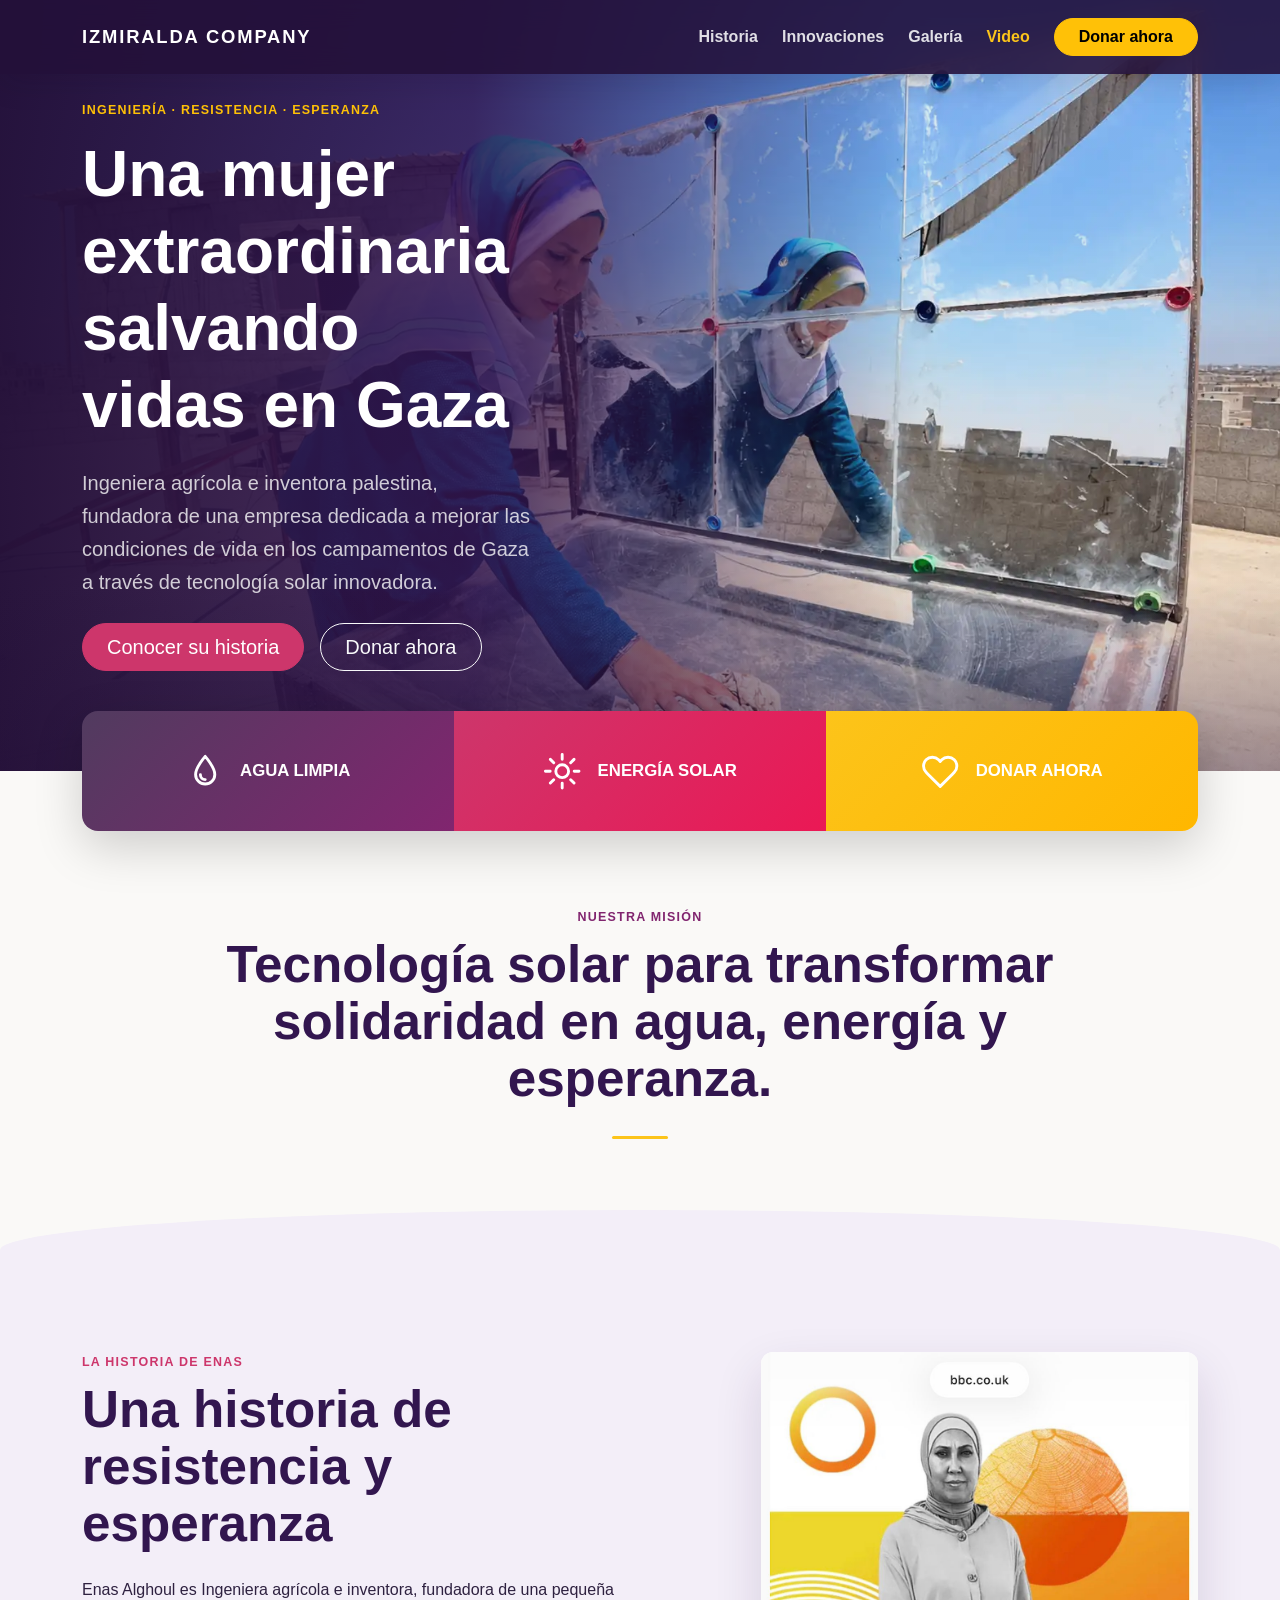
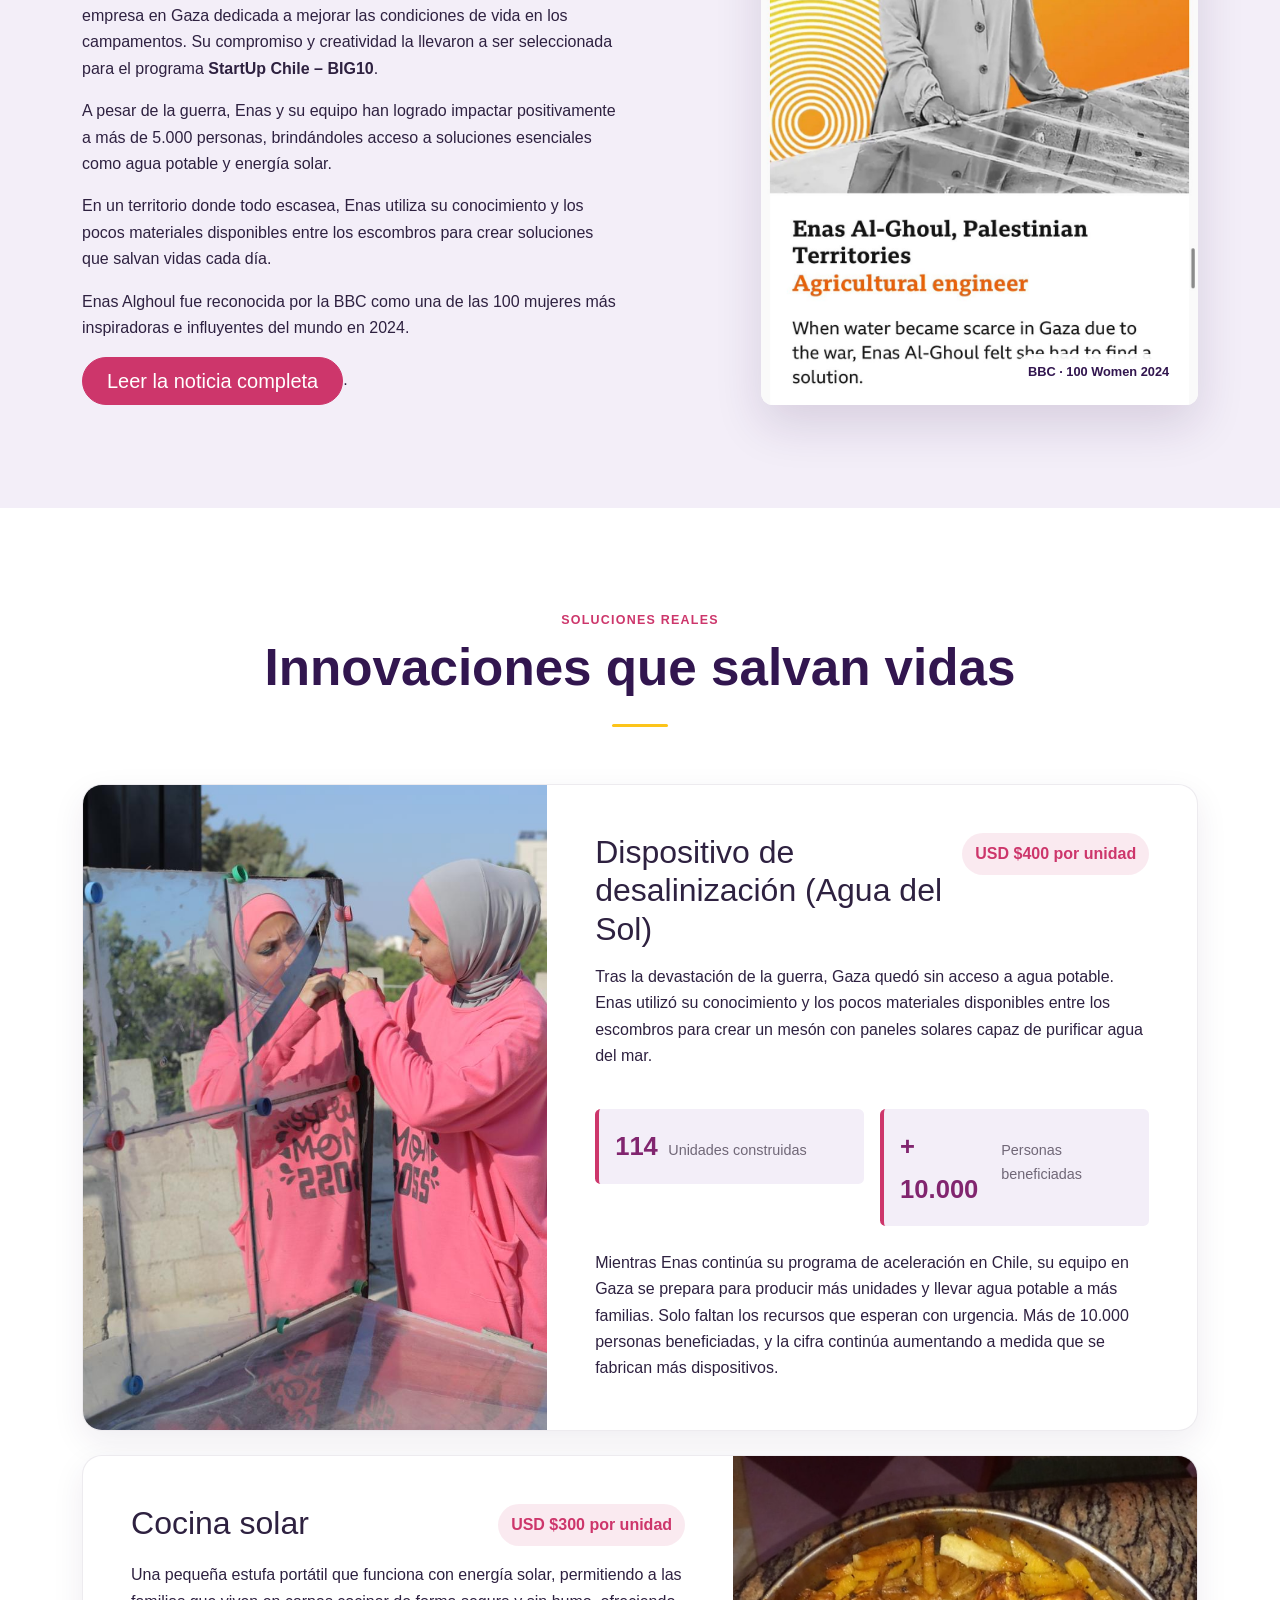
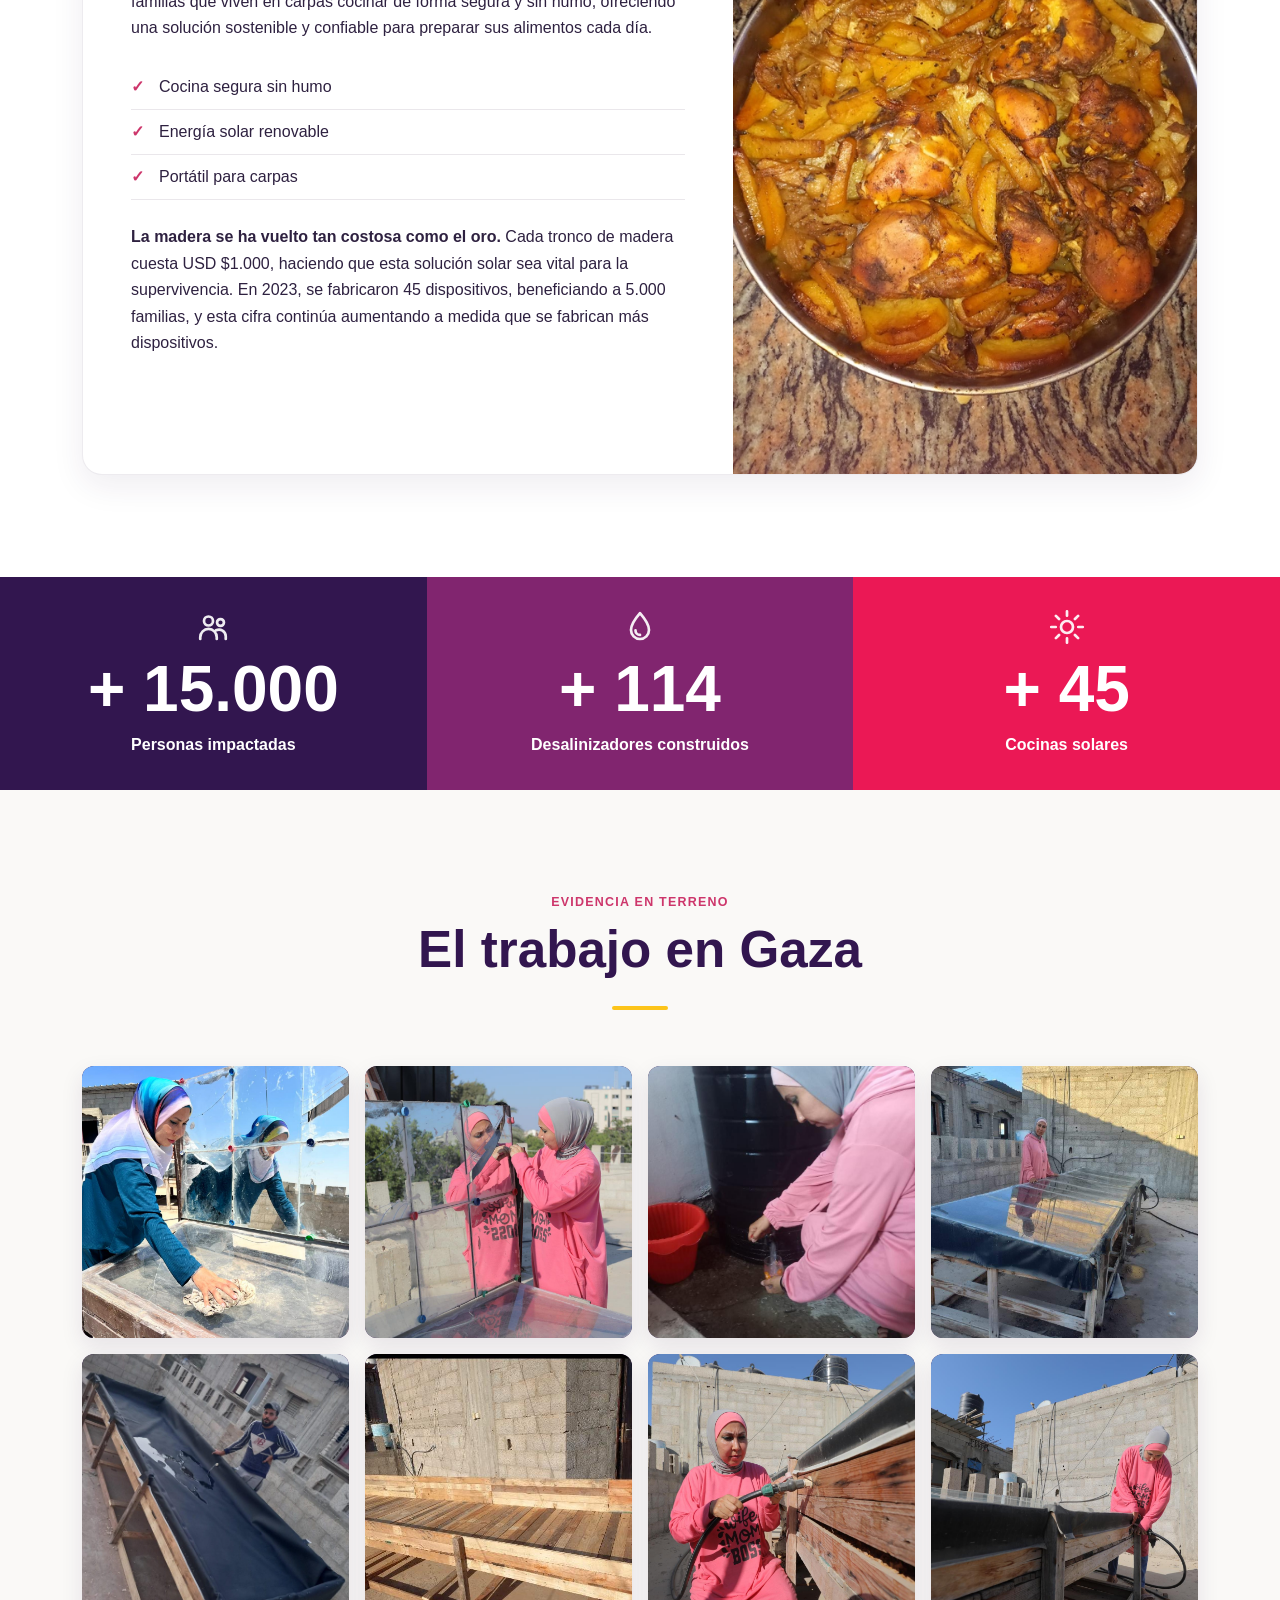
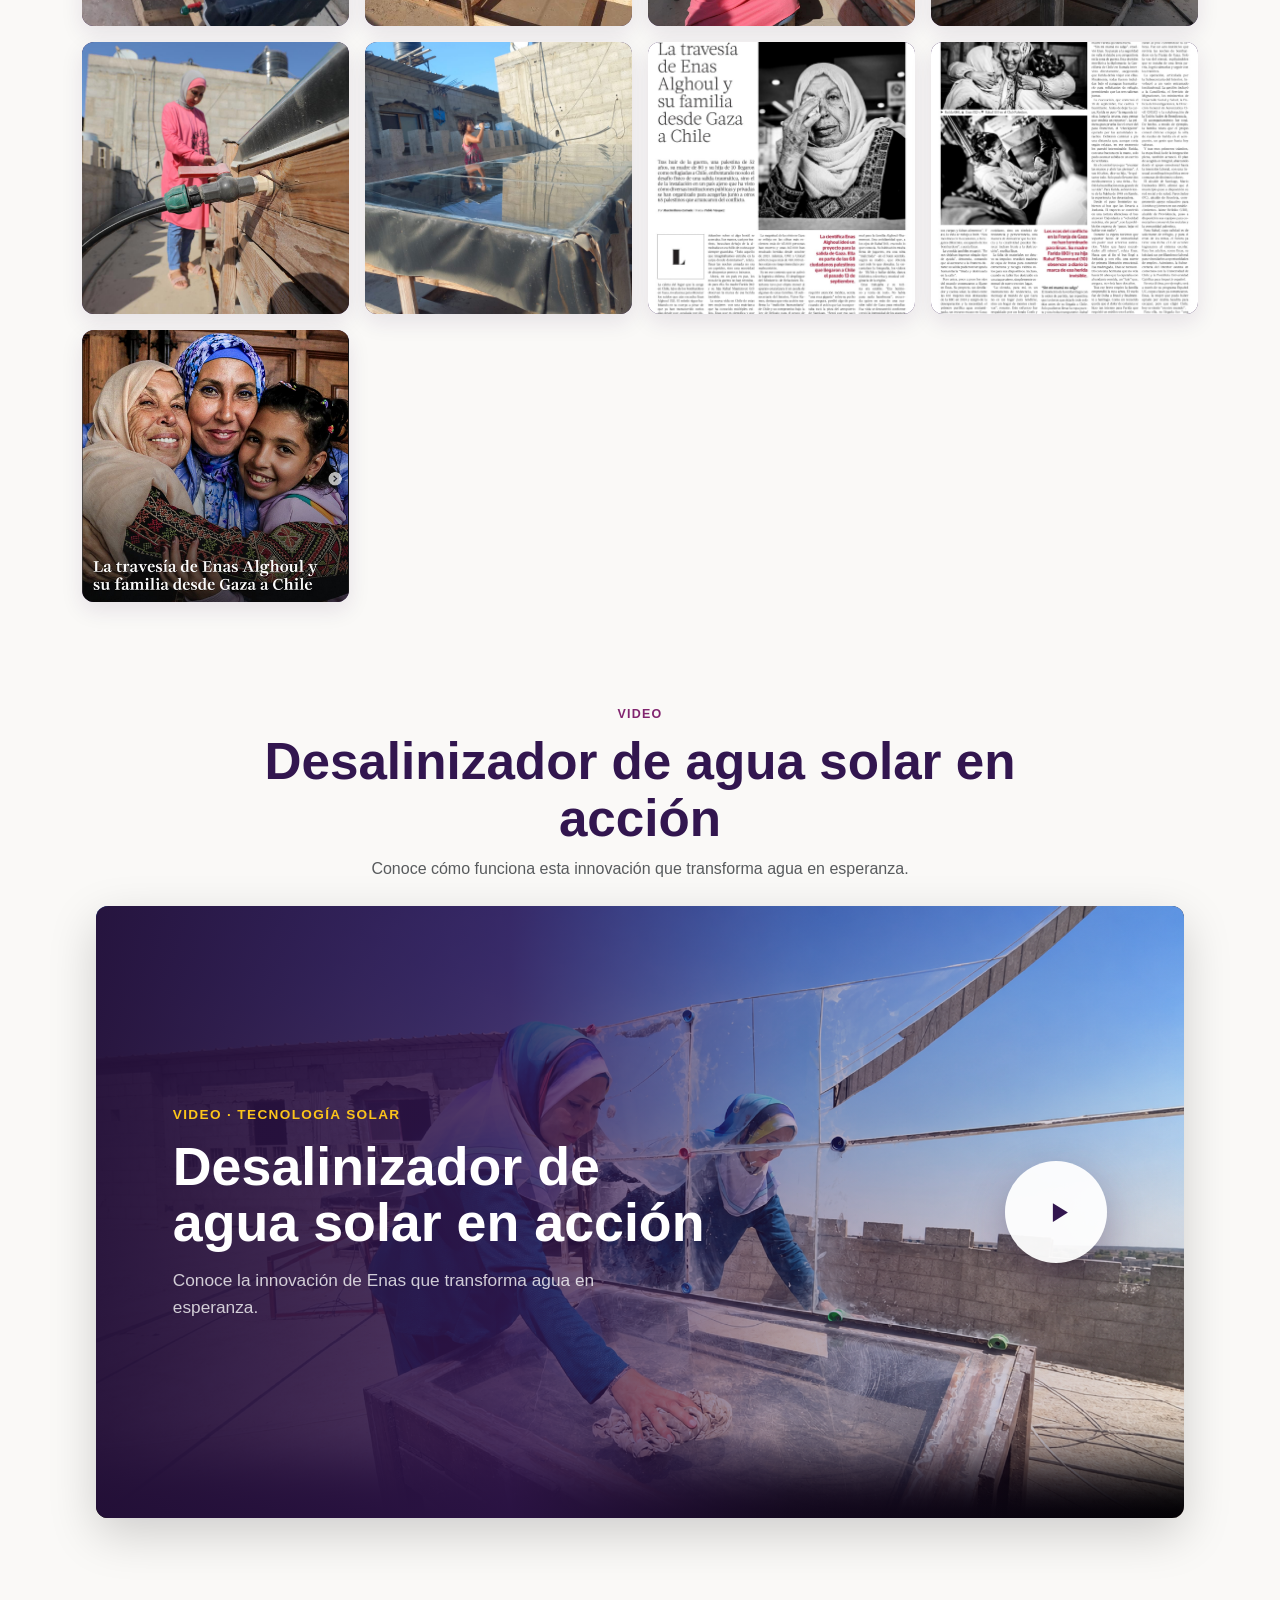
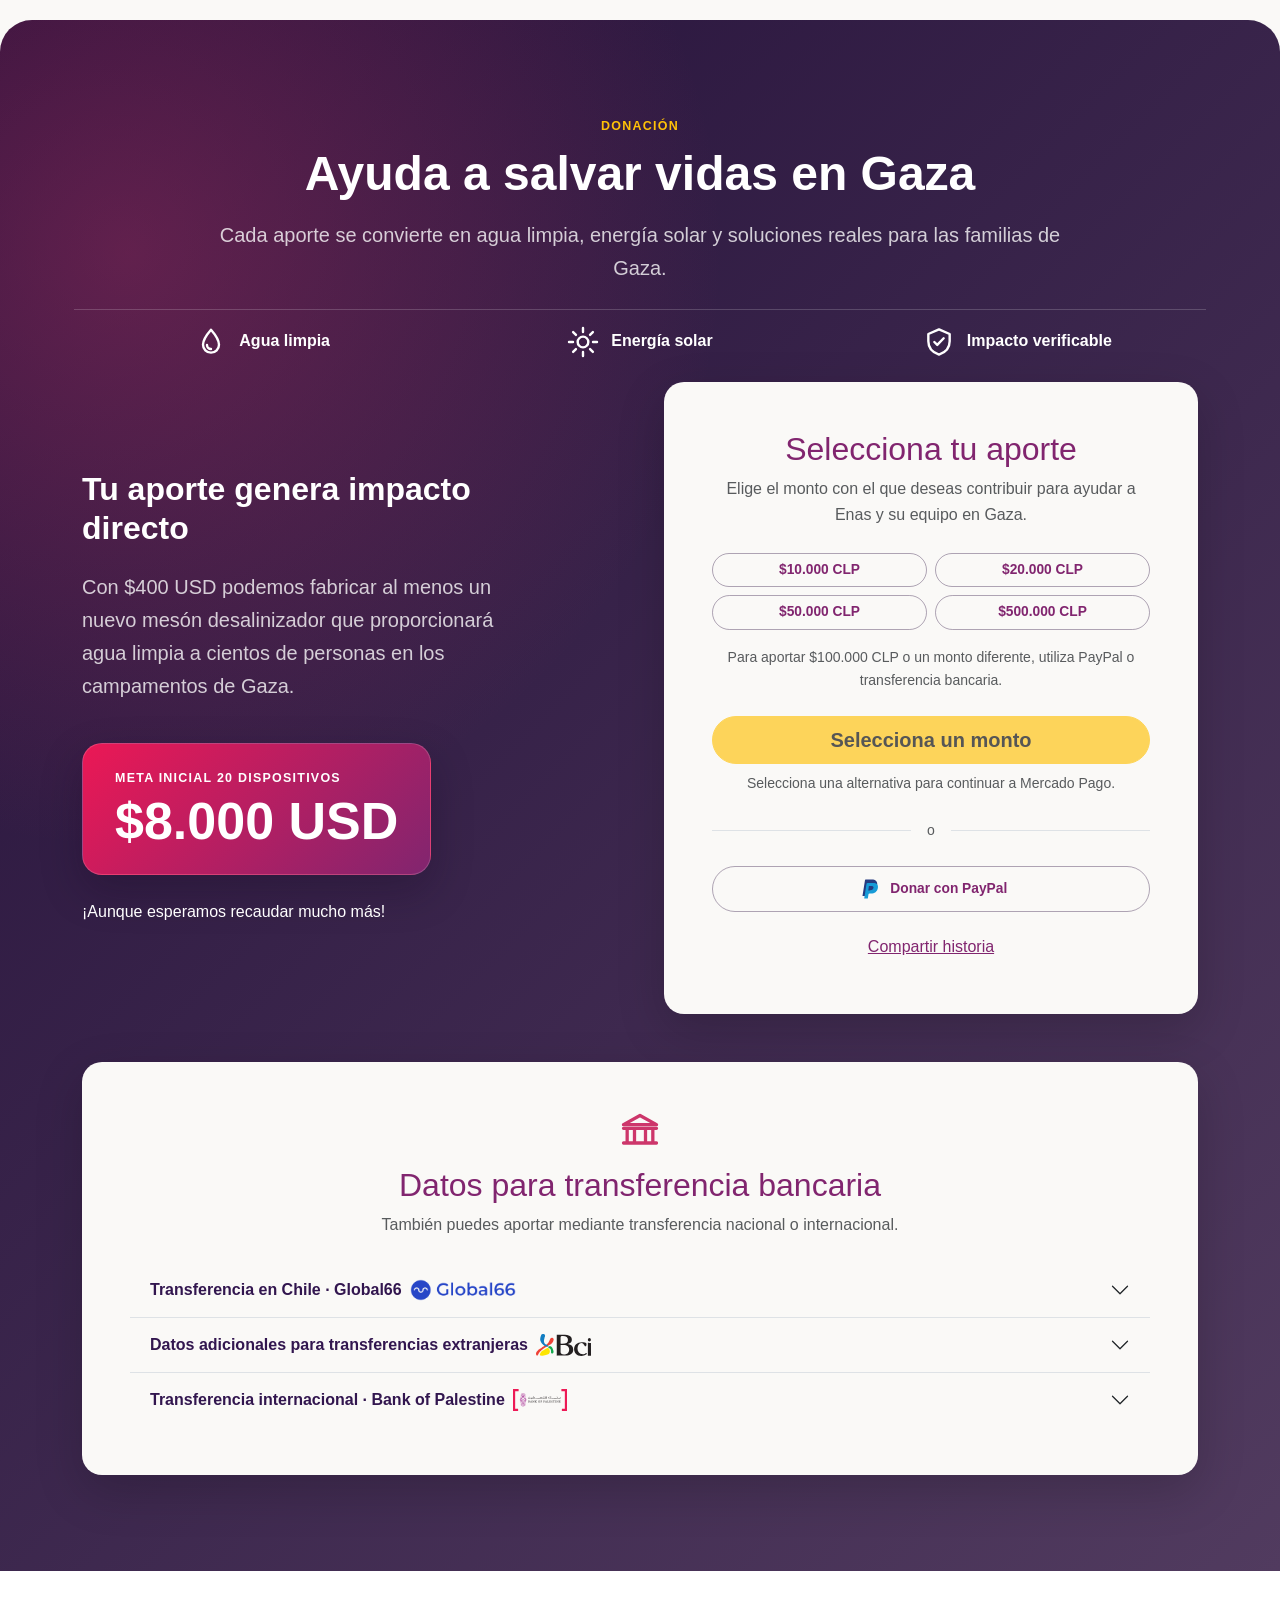
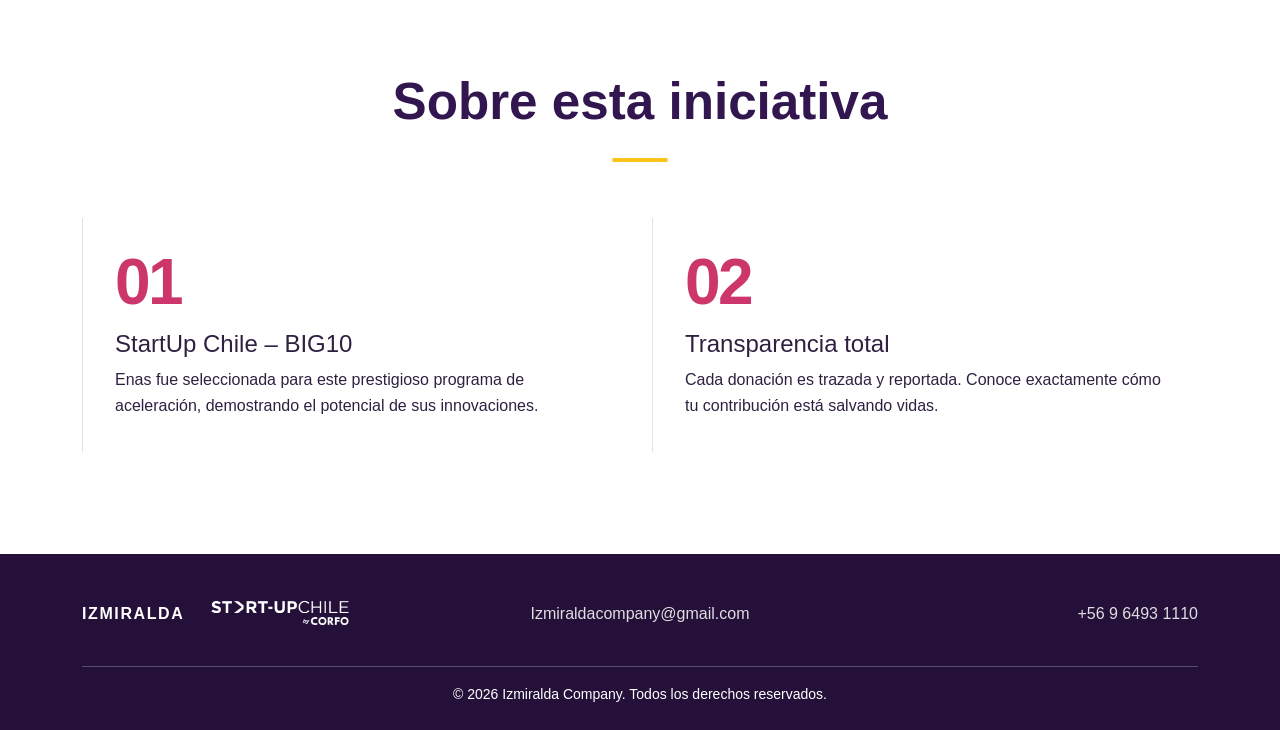
==== commit e7564957: "Se agrega el logo de Paypal Se agrega el logo de Paypal al boton donar con Paypal" ====
--- a/index.html
+++ b/index.html
@@ -266,7 +266,13 @@
                   <p id="donationHelp" class="small text-center text-muted mt-2 mb-0" aria-live="polite">Selecciona una alternativa para continuar a Mercado Pago.</p>
                 </form>
                 <div class="d-flex align-items-center gap-3 my-4" aria-hidden="true"><span class="flex-grow-1 border-top"></span><span class="small text-muted">o</span><span class="flex-grow-1 border-top"></span></div>
-                <a class="btn btn-outline-plum btn-lg w-100 rounded-pill" href="https://www.paypal.com/donate?business=izmiraldacompany%40gmail.com&amp;no_recurring=0&amp;currency_code=USD" target="_blank" rel="noopener noreferrer">Donar con <strong>PayPal</strong></a>
+                <a class="btn btn-outline-plum btn-lg w-100 rounded-pill d-flex align-items-center justify-content-center gap-2" href="https://www.paypal.com/donate?business=izmiraldacompany%40gmail.com&amp;no_recurring=0&amp;currency_code=USD" target="_blank" rel="noopener noreferrer">
+                  <svg class="paypal-logo flex-shrink-0" aria-hidden="true" viewBox="0 0 32 32">
+                    <path fill="#253B80" d="M12.2 5.1h7.2c4.4 0 7.1 2.4 6.4 6.3-.8 4.8-4.1 7.1-8.8 7.1h-2.1c-.6 0-1 .4-1.1 1l-.8 4.8H8.7L11.6 6c.1-.5.3-.9.6-.9Z"/>
+                    <path fill="#179BD7" d="M15.2 9.2h6c4.1 0 6.1 2.1 5.4 5.8-.7 4.3-3.8 6.4-8 6.4h-1.8c-.6 0-1 .4-1.1 1l-.8 4.8h-4.2l2.7-17c.1-.6.7-1 1.8-1Zm1 3.5-.8 5.2h1.5c2.5 0 4.2-.9 4.6-3 .3-1.5-.8-2.2-2.8-2.2h-2.5Z"/>
+                  </svg>
+                  <span>Donar con <strong>PayPal</strong></span>
+                </a>
                 <button id="shareStory" class="btn btn-link link-plum w-100 mt-3" type="button">Compartir historia</button>
               </div>
             </div>
--- a/style.css
+++ b/style.css
@@ -791,3 +791,7 @@
     transition-duration: .01ms !important;
   }
 }
+.paypal-logo {
+  width: 2em;
+  height: 2em;
+}
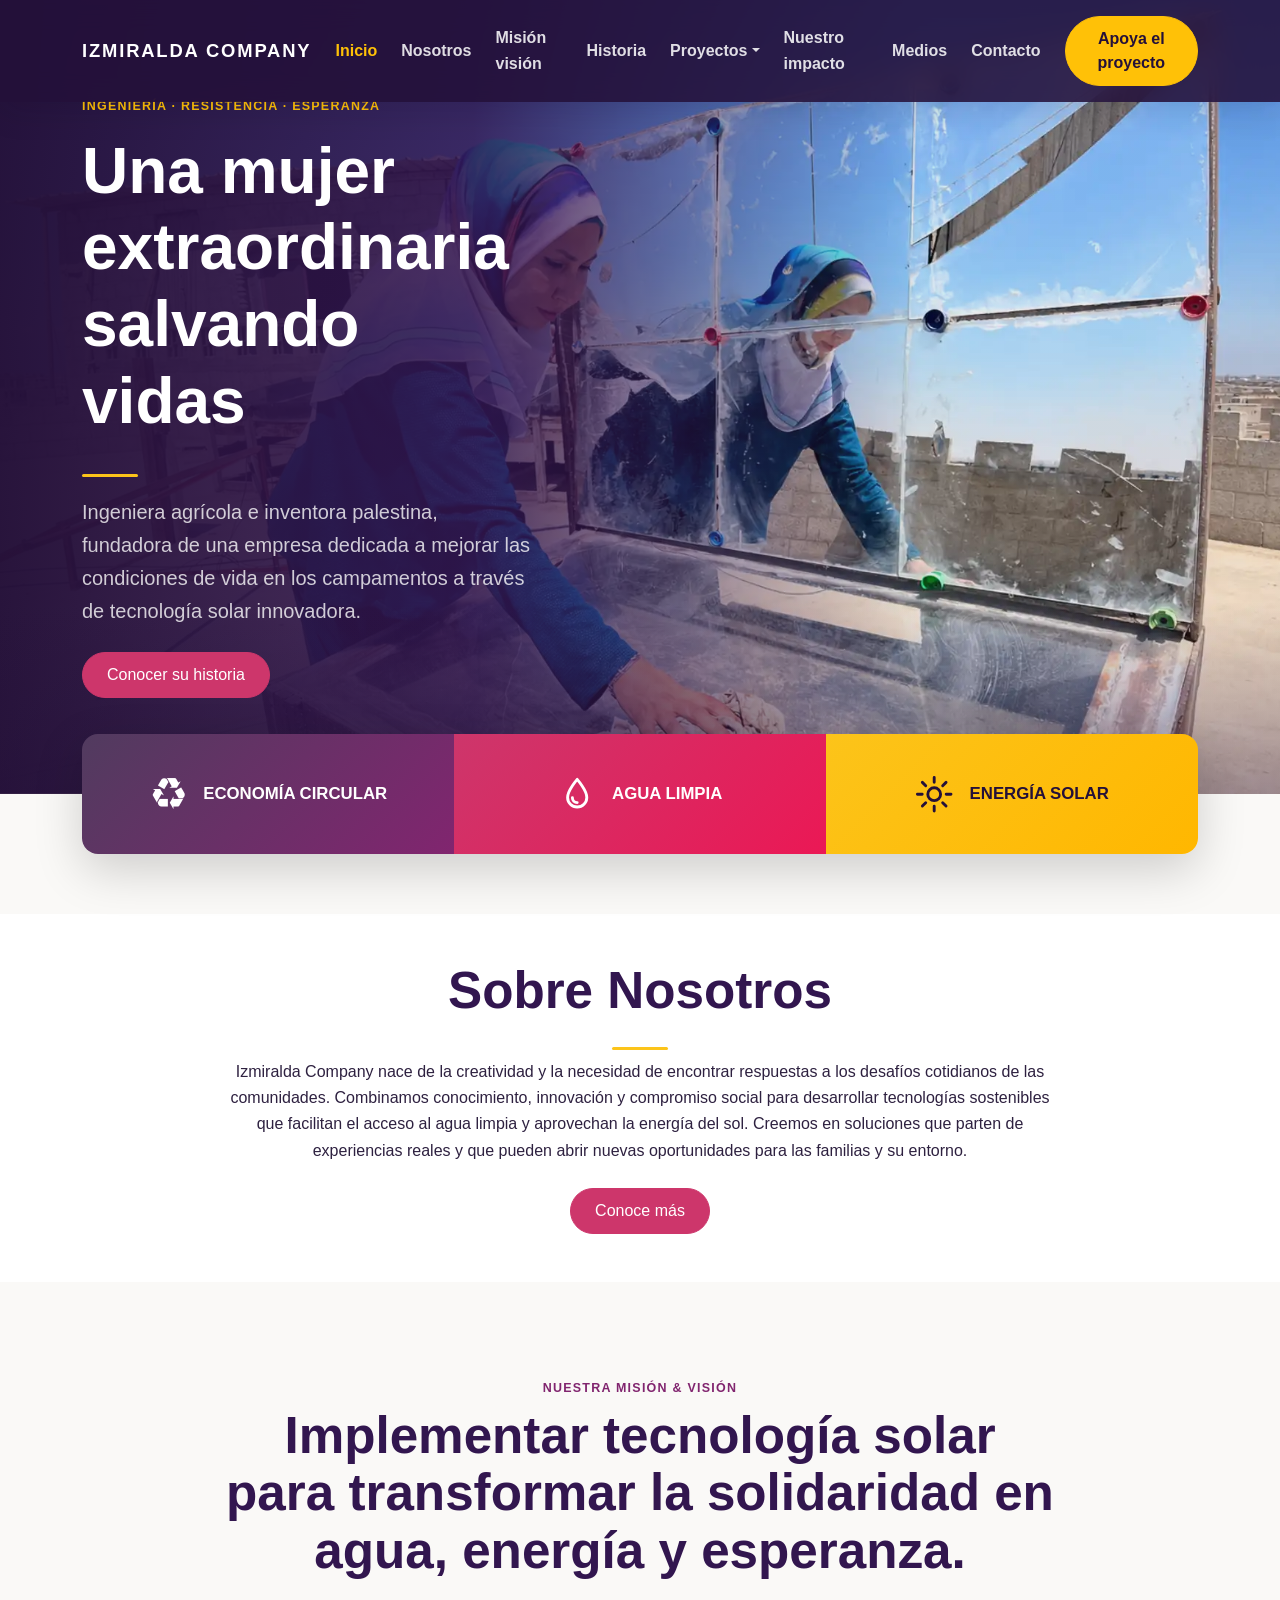
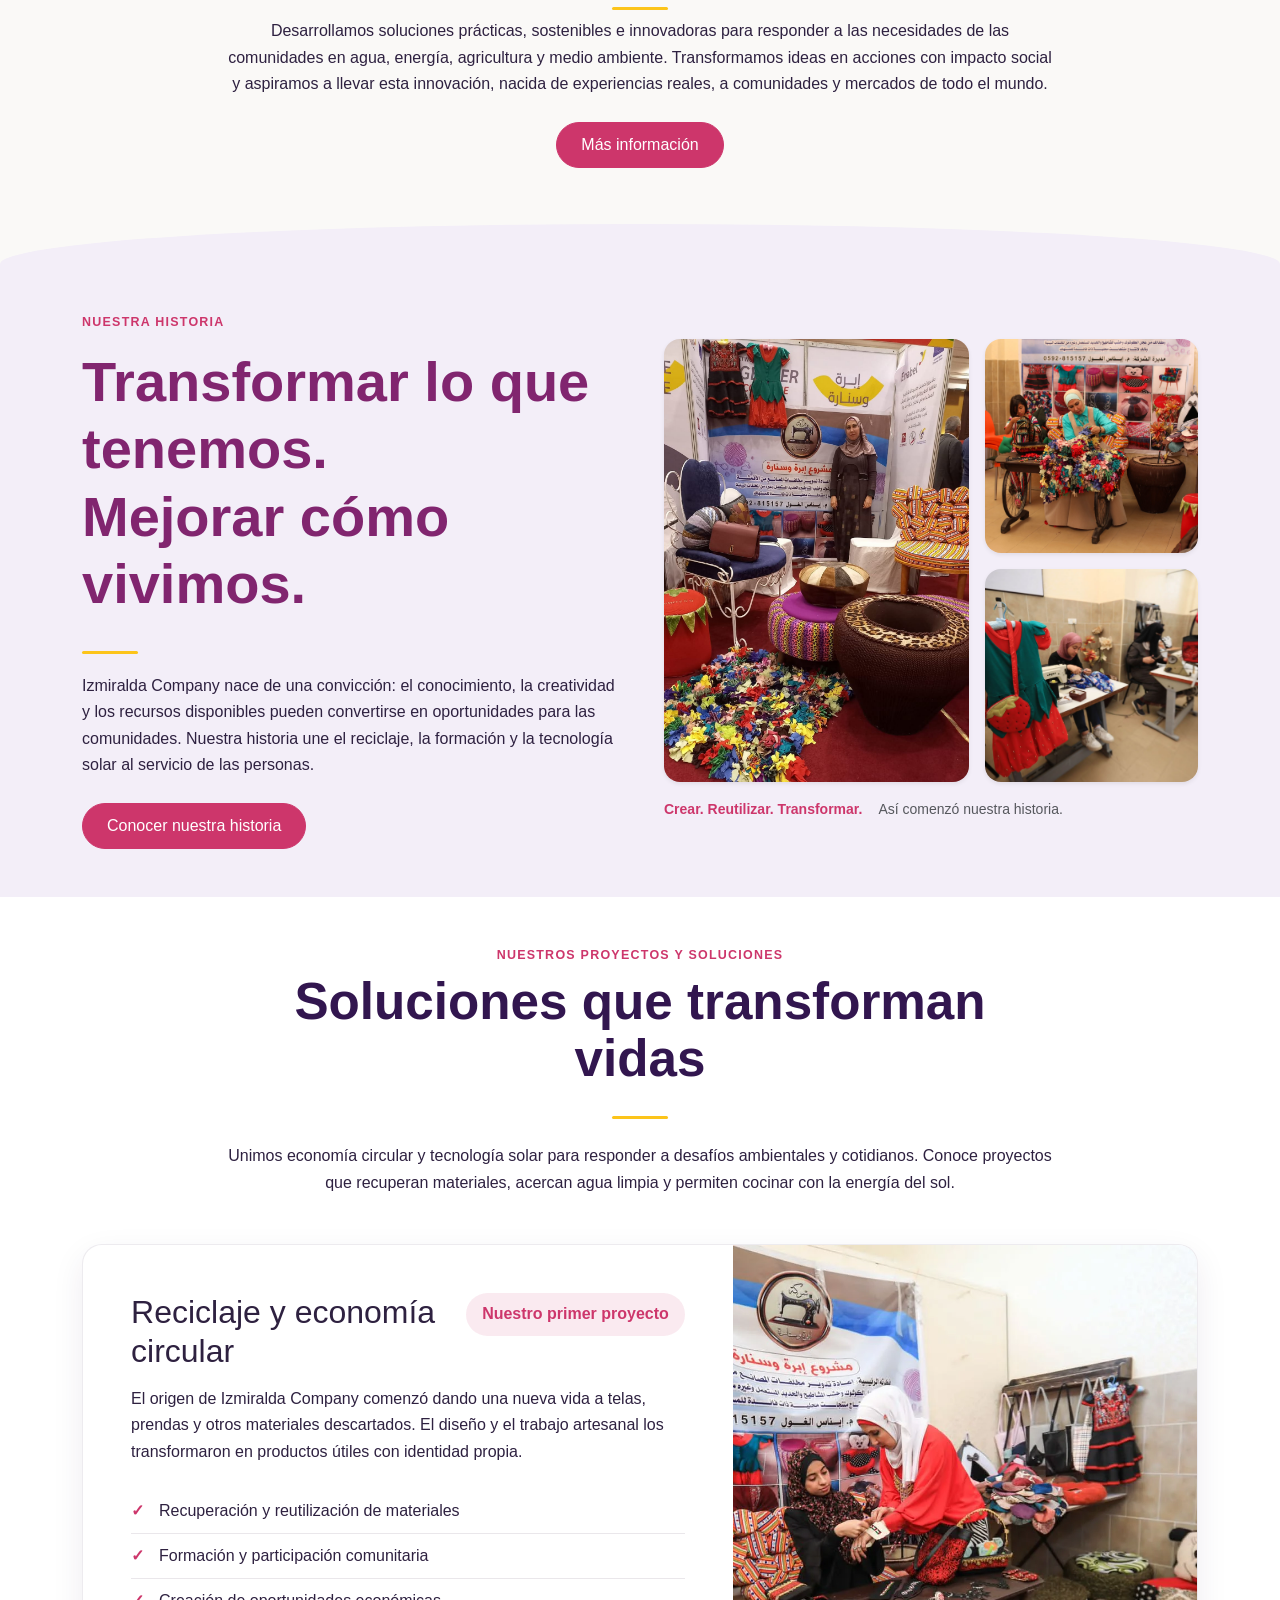
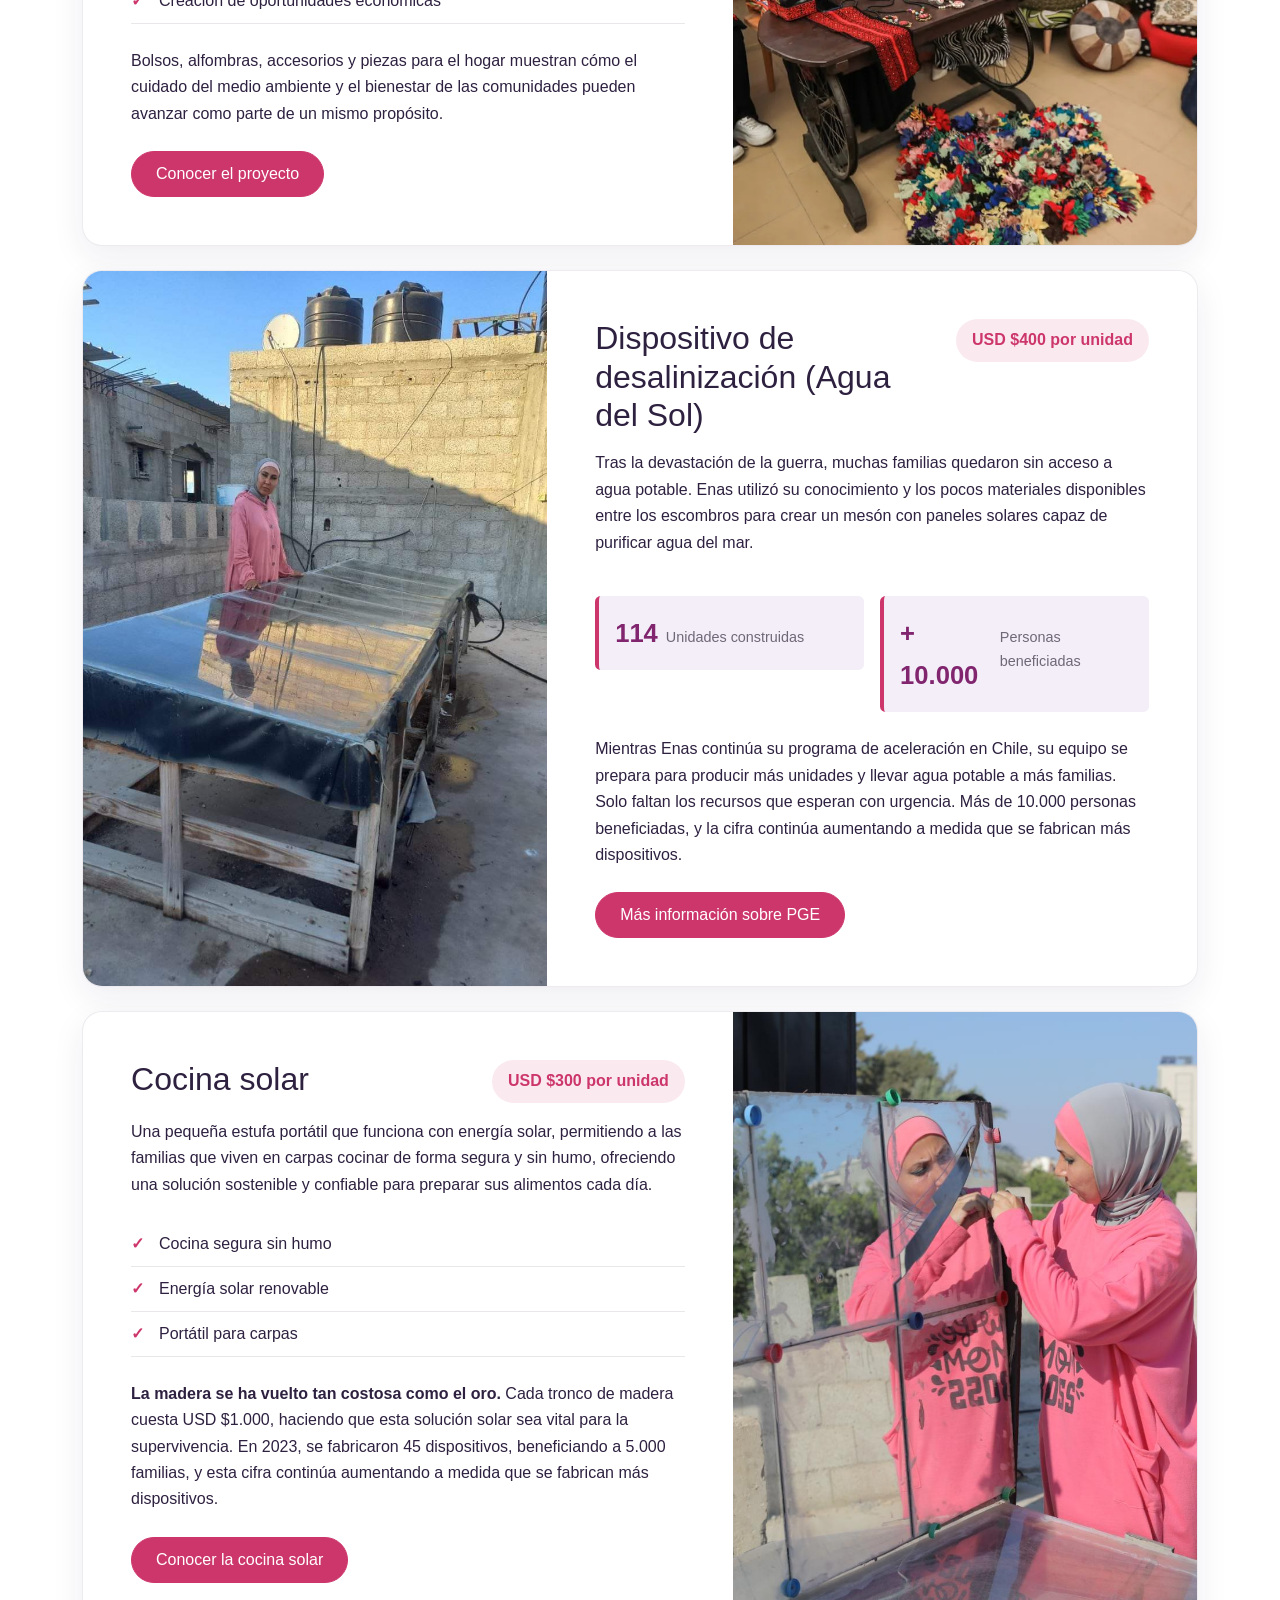
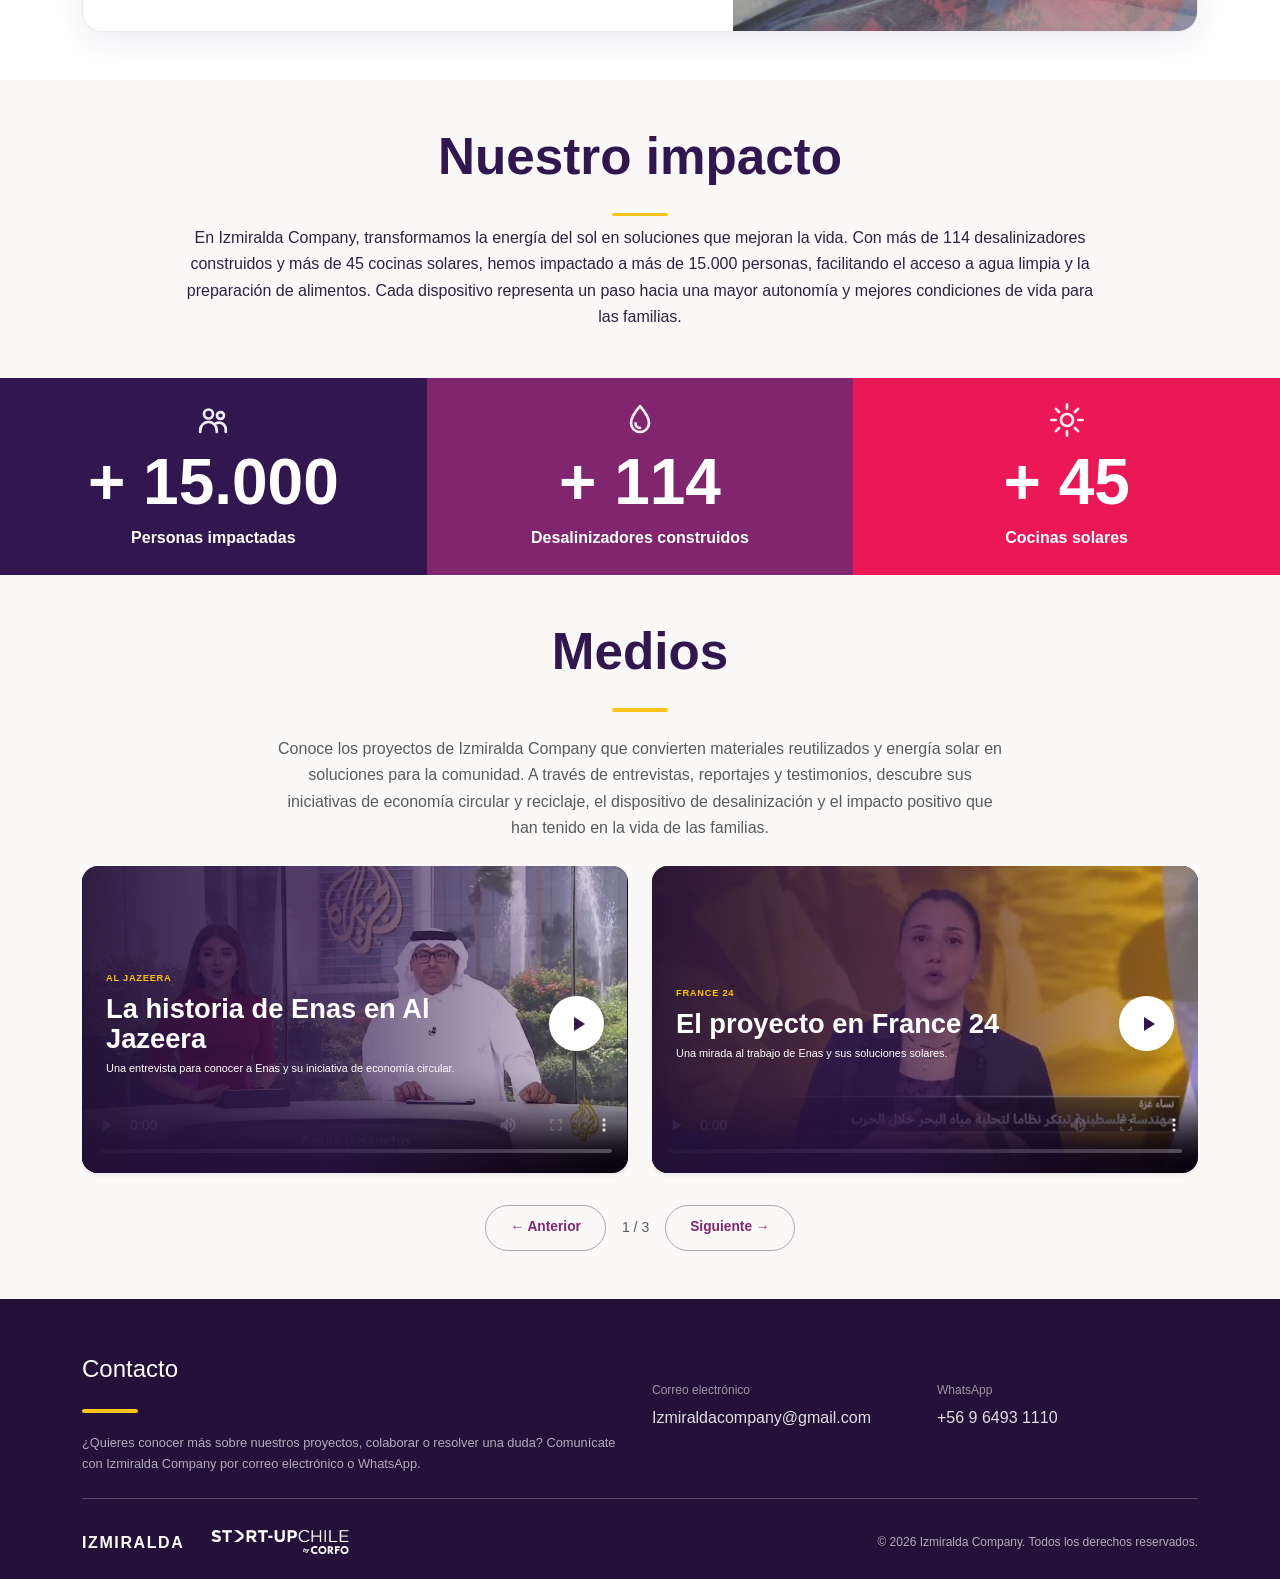
==== commit 4848a365: "Actualizacion web Se actualiza el sitio web completo" ====
--- a/index.html
+++ b/index.html
@@ -1,11 +1,13 @@
 <!doctype html>
 <html lang="es">
+
 <head>
   <meta charset="utf-8">
   <meta name="viewport" content="width=device-width, initial-scale=1">
-  <title>Izmiralda Company | Tecnología solar para Gaza</title>
-  <meta name="description" content="Conoce la historia de Enas Alghoul y apoya soluciones solares que brindan agua potable y energía a familias en Gaza.">
-  <meta name="keywords" content="Gaza, Enas Alghoul, Izmiralda, agua potable, energía solar, desalinización, donación">
+  <title>Izmiralda Company | Tecnología solar para las comunidades</title>
+  <meta name="description"
+    content="Conoce la historia de Enas Alghoul y apoya soluciones solares que brindan agua potable y energía a familias.">
+  <meta name="keywords" content="Enas Alghoul, Izmiralda, agua potable, energía solar, desalinización, donación">
   <meta name="author" content="Diseño y desarrollo de AO Diseño - https://alexanderosses.cl">
   <meta name="robots" content="index, follow">
   <meta name="theme-color" content="#32164f">
@@ -14,386 +16,498 @@
 
   <meta property="og:locale" content="es_CL">
   <meta property="og:type" content="website">
-  <meta property="og:title" content="Izmiralda | Tecnología solar para Gaza">
-  <meta property="og:description" content="La historia de Enas Alghoul y las innovaciones solares que están transformando vidas en Gaza.">
+  <meta property="og:title" content="Izmiralda | Tecnología solar para las comunidades">
+  <meta property="og:description"
+    content="La historia de Enas Alghoul y las innovaciones solares que están transformando vidas.">
   <meta property="og:url" content="https://izmiraldacompany.com/">
   <meta property="og:image" content="https://izmiraldacompany.com/assets/images/enas-hero.png">
 
   <link rel="preconnect" href="https://cdn.jsdelivr.net" crossorigin>
-  <link href="https://cdn.jsdelivr.net/npm/bootstrap@5.3.8/dist/css/bootstrap.min.css" rel="stylesheet" integrity="sha384-sRIl4kxILFvY47J16cr9ZwB07vP4J8+LH7qKQnuqkuIAvNWLzeN8tE5YBujZqJLB" crossorigin="anonymous">
-  <link rel="stylesheet" href="style.css">
+  <link href="https://cdn.jsdelivr.net/npm/bootstrap@5.3.8/dist/css/bootstrap.min.css" rel="stylesheet"
+    integrity="sha384-sRIl4kxILFvY47J16cr9ZwB07vP4J8+LH7qKQnuqkuIAvNWLzeN8tE5YBujZqJLB" crossorigin="anonymous">
+  <link rel="stylesheet" href="assets/css/style.css?v=encuadre-20260911">
+  <link rel="stylesheet" href="assets/css/menu.css?v=mobile-center-20260912">
+  <link rel="stylesheet" href="assets/css/footer.css?v=bootstrap-20260911">
+  <link rel="stylesheet" href="assets/css/section-titles.css?v=1">
+  <link rel="stylesheet" href="assets/css/interaction.css?v=1">
 </head>
 
-<body data-bs-spy="scroll" data-bs-target="#mainNavbar" data-bs-offset="96" tabindex="0">
+<body tabindex="0">
   <a class="visually-hidden-focusable skip-link" href="#contenido">Saltar al contenido principal</a>
 
-  <nav id="mainNavbar" class="navbar navbar-expand-lg navbar-dark fixed-top site-navbar" aria-label="Navegación principal">
-    <div class="container">
-      <a class="navbar-brand fw-bold letter-spacing" href="#inicio" aria-label="Izmiralda, volver al inicio">IZMIRALDA COMPANY</a>
-      <button class="navbar-toggler border-0 shadow-none" type="button" data-bs-toggle="collapse" data-bs-target="#primaryNavigation" aria-controls="primaryNavigation" aria-expanded="false" aria-label="Abrir navegación">
-        <span class="navbar-toggler-icon"></span>
-      </button>
-      <div id="primaryNavigation" class="collapse navbar-collapse">
-        <ul class="navbar-nav ms-auto align-items-lg-center gap-lg-2">
-          <li class="nav-item"><a class="nav-link" href="#historia">Historia</a></li>
-          <li class="nav-item"><a class="nav-link" href="#innovaciones">Innovaciones</a></li>
-          <li class="nav-item"><a class="nav-link" href="#galeria">Galería</a></li>
-          <li class="nav-item"><a class="nav-link" href="#video">Video</a></li>
-          <li class="nav-item ms-lg-2"><a class="btn btn-warning rounded-pill px-4 fw-bold" href="#donar">Donar ahora</a></li>
-        </ul>
-      </div>
-    </div>
-  </nav>
-
-  <header id="inicio" class="hero-section d-flex align-items-center text-white">
+  <header class="fixed-top" data-company-menu></header>
+  <script src="assets/js/menu.js?v=anchors-20260912"></script>
+
+  <section id="inicio" class="hero-section position-relative text-center text-md-start d-flex align-items-center text-white">
     <div class="container position-relative py-5">
       <div class="row align-items-center min-vh-75">
         <div class="col-lg-6 col-xl-5 py-5">
           <p class="eyebrow text-warning mb-3">Ingeniería · Resistencia · Esperanza</p>
-          <h1 class="display-3 fw-semibold mb-4">Una mujer extraordinaria salvando vidas en Gaza</h1>
-          <p class="lead text-white-75 mb-4">Ingeniera agrícola e inventora palestina, fundadora de una empresa dedicada a mejorar las condiciones de vida en los campamentos de Gaza a través de tecnología solar innovadora.</p>
+          <h1 class="display-3 fw-semibold mb-4">Una mujer extraordinaria salvando vidas</h1>
+<div class="lh-1 mb-3"><span class="title-rule mt-0" aria-hidden="true"></span></div>
+          <p class="lead text-white-75 mb-4">Ingeniera agrícola e inventora palestina, fundadora de una empresa dedicada
+            a mejorar las condiciones de vida en los campamentos a través de tecnología solar innovadora.</p>
           <div class="d-flex flex-column flex-sm-row gap-3">
-            <a class="btn btn-raspberry btn-lg rounded-pill px-4" href="#historia">Conocer su historia</a>
-            <a class="btn btn-outline-light btn-lg rounded-pill px-4" href="#donar">Donar ahora</a>
+            <a class="btn btn-raspberry rounded-pill px-4 d-inline-flex align-items-center justify-content-center gap-2"
+              href="historia.html">Conocer su historia</a>
           </div>
         </div>
       </div>
     </div>
-  </header>
+  </section>
 
   <main id="contenido">
     <section class="action-strip" aria-label="Áreas de impacto">
       <div class="container translate-middle-y">
         <div class="row g-0 overflow-hidden rounded-4 shadow-lg">
-          <a class="col-md-4 action-item action-item-purple text-decoration-none" href="#agua-limpia">
-            <svg class="action-icon icon-svg" aria-hidden="true" viewBox="0 0 24 24"><path d="M12 2.75s-6 6.9-6 11.25a6 6 0 0 0 12 0c0-4.35-6-11.25-6-11.25Z"/><path d="M9 14.25a3 3 0 0 0 3 3"/></svg>
+          <a class="col-md-4 action-item d-flex align-items-center justify-content-center gap-3 p-4 action-item-purple text-decoration-none"
+            href="#economia-circular">
+            <span class="action-icon action-icon-recycle" aria-hidden="true">♻</span>
+            <span>Economía circular</span>
+          </a>
+          <a class="col-md-4 action-item d-flex align-items-center justify-content-center gap-3 p-4 action-item-pink text-decoration-none"
+            href="#agua-limpia">
+            <svg class="action-icon icon-svg" aria-hidden="true" viewBox="0 0 24 24">
+              <path d="M12 2.75s-6 6.9-6 11.25a6 6 0 0 0 12 0c0-4.35-6-11.25-6-11.25Z" />
+              <path d="M9 14.25a3 3 0 0 0 3 3" />
+            </svg>
             <span>Agua limpia</span>
           </a>
-          <a class="col-md-4 action-item action-item-pink text-decoration-none" href="#energia-solar">
-            <svg class="action-icon icon-svg" aria-hidden="true" viewBox="0 0 24 24"><circle cx="12" cy="12" r="4"/><path d="M12 1.5v3M12 19.5v3M1.5 12h3M19.5 12h3M4.6 4.6l2.1 2.1M17.3 17.3l2.1 2.1M19.4 4.6l-2.1 2.1M6.7 17.3l-2.1 2.1"/></svg>
+          <a class="col-md-4 action-item d-flex align-items-center justify-content-center gap-3 p-4 action-item-yellow text-decoration-none"
+            href="#energia-solar">
+            <svg class="action-icon icon-svg" aria-hidden="true" viewBox="0 0 24 24">
+              <circle cx="12" cy="12" r="4" />
+              <path
+                d="M12 1.5v3M12 19.5v3M1.5 12h3M19.5 12h3M4.6 4.6l2.1 2.1M17.3 17.3l2.1 2.1M19.4 4.6l-2.1 2.1M6.7 17.3l-2.1 2.1" />
+            </svg>
             <span>Energía solar</span>
           </a>
-          <a class="col-md-4 action-item action-item-yellow text-decoration-none" href="#donar">
-            <svg class="action-icon icon-svg" aria-hidden="true" viewBox="0 0 24 24"><path d="M20.8 4.9a5.5 5.5 0 0 0-7.8 0L12 5.9l-1-1a5.5 5.5 0 0 0-7.8 7.8l1 1L12 21.5l7.8-7.8 1-1a5.5 5.5 0 0 0 0-7.8Z"/></svg>
-            <span>Donar ahora</span>
-          </a>
-        </div>
-      </div>
-    </section>
-
-    <section class="section-space pt-3 text-center" aria-labelledby="mission-title">
+        </div>
+      </div>
+    </section>
+
+    <section id="sobre-nosotros" class="py-5 bg-white text-center" aria-labelledby="about-company-title">
       <div class="container">
-        <p class="eyebrow text-plum mb-2">Nuestra misión</p>
-        <h2 id="mission-title" class="section-heading mx-auto">Tecnología solar para transformar solidaridad en agua, energía y esperanza.</h2>
+        <h2 id="about-company-title" class="section-heading mx-auto">Sobre Nosotros</h2>
         <span class="title-rule" aria-hidden="true"></span>
-      </div>
-    </section>
-
-    <section id="historia" class="section-space story-section" aria-labelledby="story-title">
+        <div class="row justify-content-center">
+          <div class="col-lg-9">
+            <p class="mb-4">Izmiralda Company nace de la creatividad y la necesidad de encontrar respuestas a los
+              desafíos cotidianos de las comunidades. Combinamos conocimiento, innovación y compromiso social para
+              desarrollar tecnologías sostenibles que facilitan el acceso al agua limpia y aprovechan la energía del
+              sol. Creemos en soluciones que parten de experiencias reales y que pueden abrir nuevas oportunidades para
+              las familias y su entorno.</p>
+            <a class="btn btn-raspberry rounded-pill px-4 d-inline-flex align-items-center justify-content-center gap-2"
+              href="nosotros.html">Conoce más</a>
+          </div>
+        </div>
+      </div>
+    </section>
+
+    <section id="mision" class="py-5 text-center anchor-target" aria-labelledby="mission-title">
+      <div class="container py-5">
+        <p class="eyebrow text-plum mb-2">Nuestra misión & visión</p>
+        <h2 id="mission-title" class="section-heading mx-auto">Implementar tecnología solar para transformar la
+          solidaridad en agua, energía y esperanza.</h2>
+        <span class="title-rule" aria-hidden="true"></span>
+        <div class="row justify-content-center">
+          <div class="col-lg-9">
+            <p class="mb-4">Desarrollamos soluciones prácticas, sostenibles e innovadoras para responder a las
+              necesidades de las comunidades en agua, energía, agricultura y medio ambiente. Transformamos ideas en
+              acciones con impacto social y aspiramos a llevar esta innovación, nacida de experiencias reales, a
+              comunidades y mercados de todo el mundo.</p>
+            <a class="btn btn-raspberry rounded-pill px-4 d-inline-flex align-items-center justify-content-center gap-2"
+              href="nuestra_vision_y_mision.html">Más información</a>
+          </div>
+        </div>
+      </div>
+    </section>
+
+    <section id="historia" class="py-5 story-section position-relative" aria-labelledby="story-title">
       <div class="container">
-        <div class="row align-items-center gx-3 gx-lg-5 gy-5">
-          <div class="col-lg-6">
-            <p class="eyebrow text-raspberry mb-2">La historia de Enas</p>
-            <h2 id="story-title" class="section-heading text-start mb-4">Una historia de resistencia y esperanza</h2>
-            <p>Enas Alghoul es Ingeniera agrícola e inventora, fundadora de una pequeña empresa en Gaza dedicada a mejorar las condiciones de vida en los campamentos. Su compromiso y creatividad la llevaron a ser seleccionada para el programa <strong>StartUp Chile – BIG10</strong>.</p>
-            <p>A pesar de la guerra, Enas y su equipo han logrado impactar positivamente a más de 5.000 personas, brindándoles acceso a soluciones esenciales como agua potable y energía solar.</p>
-            <p>En un territorio donde todo escasea, Enas utiliza su conocimiento y los pocos materiales disponibles entre los escombros para crear soluciones que salvan vidas cada día.</p>
-            <p class="mb-0 pb-3">Enas Alghoul fue reconocida por la BBC como una de las 100 mujeres más inspiradoras e influyentes del mundo en 2024.</p>
-            <a class="btn btn-raspberry btn-lg rounded-pill px-4 " href="https://www.bbc.com/arabic/resources/idt-4f79d09b-655a-42f8-82b4-9b2ecebab611" target="_blank" rel="noopener noreferrer">Leer la noticia completa</a>.
-          </div>
-          <div class="col-lg-5 offset-lg-1">
-            <a class="media-card d-block" href="https://www.bbc.com/arabic/resources/idt-4f79d09b-655a-42f8-82b4-9b2ecebab611" target="_blank" rel="noopener noreferrer" aria-label="Abrir reconocimiento de Enas Alghoul en BBC">
-              <img class="img-fluid w-100" src="assets/images/enas-bbc.jpeg" alt="Enas Alghoul reconocida por la BBC" width="1070" height="1600" loading="lazy">
-              <span class="media-card-label">BBC · 100 Women 2024</span>
-            </a>
-          </div>
-        </div>
-      </div>
-    </section>
-
-    <section id="innovaciones" class="section-space bg-white" aria-labelledby="innovation-title">
+        <div class="row align-items-center g-5">
+          <div class="col-12 col-lg-6">
+            <p class="eyebrow text-raspberry mb-3">Nuestra historia</p>
+            <h2 id="story-title" class="display-4 fw-bold text-plum mb-4">Transformar lo que tenemos.<br>Mejorar cómo
+              vivimos.</h2>
+<div class="lh-1 mb-3"><span class="title-rule mt-0" aria-hidden="true"></span></div>
+            <p class="mb-4">Izmiralda Company nace de una convicción: el conocimiento, la creatividad y los recursos
+              disponibles pueden convertirse en oportunidades para las comunidades. Nuestra historia une el reciclaje,
+              la formación y la tecnología solar al servicio de las personas.</p>
+            <a href="historia.html" class="btn btn-raspberry rounded-pill">Conocer nuestra historia</a>
+          </div>
+          <div class="col-12 col-lg-6">
+            <figure class="mb-0" aria-label="El reciclaje y el trabajo artesanal de Izmiralda Company">
+              <div class="row g-3 align-items-stretch">
+                <div class="col-7">
+                  <div class="ratio ratio-1x1 h-100 rounded-4 overflow-hidden shadow-sm">
+                    <img src="assets/images/historia-exposicion.png" class="w-100 h-100 object-fit-cover" alt="Enas presenta muebles, alfombras y accesorios elaborados con materiales reutilizados" width="1200" height="1600">
+                  </div>
+                </div>
+                <div class="col-5">
+                  <div class="row g-3">
+                    <div class="col-12"><div class="ratio ratio-1x1 rounded-4 overflow-hidden shadow-sm">
+                      <img src="assets/images/historia-artesania.png" class="w-100 h-100 object-fit-cover" alt="Trabajo artesanal con retazos textiles de colores" width="1600" height="1066">
+                    </div></div>
+                    <div class="col-12"><div class="ratio ratio-1x1 rounded-4 overflow-hidden shadow-sm">
+                      <img src="assets/images/historia-taller.png" class="w-100 h-100 object-fit-cover" alt="Confección de prendas en el taller comunitario" width="1600" height="1066">
+                    </div></div>
+                  </div>
+                </div>
+              </div>
+              <figcaption class="d-flex align-items-center gap-3 mt-3 small text-muted"><span class="text-raspberry fw-semibold">Crear. Reutilizar. Transformar.</span><span>Así comenzó nuestra historia.</span></figcaption>
+            </figure>
+          </div>
+        </div>
+      </div>
+    </section>
+
+    <section id="innovaciones" class="py-5 bg-white" aria-labelledby="innovation-title">
       <div class="container">
         <div class="text-center mb-5">
-          <p class="eyebrow text-raspberry mb-2">Soluciones reales</p>
-          <h2 id="innovation-title" class="section-heading mx-auto">Innovaciones que salvan vidas</h2>
+          <p class="eyebrow text-raspberry mb-2">Nuestros proyectos y soluciones</p>
+          <h2 id="innovation-title" class="section-heading mx-auto">Soluciones que transforman vidas</h2>
           <span class="title-rule" aria-hidden="true"></span>
-        </div>
-
-        <article id="agua-limpia" class="innovation-card mb-4 anchor-target">
+          <div class="row justify-content-center mt-3">
+            <div class="col-12 col-lg-9">
+              <p class="mb-0">Unimos economía circular y tecnología solar para responder a desafíos ambientales y
+                cotidianos. Conoce proyectos que recuperan materiales, acercan agua limpia y permiten cocinar con la
+                energía del sol.</p>
+            </div>
+          </div>
+        </div>
+
+        <article id="economia-circular" class="innovation-card overflow-hidden mb-4 anchor-target">
+          <div class="row g-0 align-items-stretch flex-lg-row-reverse">
+            <div class="col-lg-5">
+              <img class="innovation-image w-100 h-100 object-fit-cover"
+                src="ECONOMIA_CIRCULAR/assets/images/taller-productos.webp"
+                alt="Mujeres trabajan juntas en la creación de productos con textiles recuperados" width="1600"
+                height="1066" loading="lazy">
+            </div>
+            <div class="col-lg-7 p-4 p-xl-5">
+              <div class="d-flex flex-column flex-sm-row justify-content-between gap-3 mb-3">
+                <h3 class="h2 mb-0">Reciclaje y economía circular</h3>
+                <span class="price-badge align-self-start py-2 px-3 rounded-pill text-nowrap">Nuestro primer proyecto</span>
+              </div>
+              <p>El origen de Izmiralda Company comenzó dando una nueva vida a telas, prendas y otros materiales
+                descartados. El diseño y el trabajo artesanal los transformaron en productos útiles con identidad
+                propia.</p>
+              <ul class="list-unstyled benefit-list my-4">
+                <li>Recuperación y reutilización de materiales</li>
+                <li>Formación y participación comunitaria</li>
+                <li>Creación de oportunidades económicas</li>
+              </ul>
+              <p class="mb-0">Bolsos, alfombras, accesorios y piezas para el hogar muestran cómo el cuidado del medio
+                ambiente y el bienestar de las comunidades pueden avanzar como parte de un mismo propósito.</p>
+              <a class="btn btn-raspberry rounded-pill px-4 mt-4 d-inline-flex align-items-center justify-content-center gap-2"
+                href="ECONOMIA_CIRCULAR/">Conocer el proyecto</a>
+            </div>
+          </div>
+        </article>
+
+        <article id="agua-limpia" class="innovation-card overflow-hidden mb-4 anchor-target">
           <div class="row g-0 align-items-stretch">
             <div class="col-lg-5">
-              <img class="innovation-image" src="assets/images/instalacion-solar.jpg" alt="Desalinizador de agua solar construido en Gaza" width="1600" height="1066" loading="lazy">
+              <div class="ratio ratio-1x1 h-100 overflow-hidden">
+                <img class="desalinizador-image w-100 h-100 object-fit-cover"
+                  src="assets/images/desalinizador-solar-enas.png"
+                  alt="Enas junto al dispositivo de desalinización solar" width="960" height="1280" loading="lazy">
+              </div>
             </div>
             <div class="col-lg-7 p-4 p-xl-5">
               <div class="d-flex flex-column flex-sm-row justify-content-between gap-3 mb-3">
                 <h3 class="h2 mb-0">Dispositivo de desalinización (Agua del Sol)</h3>
-                <span class="price-badge">USD $400 por unidad</span>
-              </div>
-              <p>Tras la devastación de la guerra, Gaza quedó sin acceso a agua potable. Enas utilizó su conocimiento y los pocos materiales disponibles entre los escombros para crear un mesón con paneles solares capaz de purificar agua del mar.</p>
+                <span class="price-badge align-self-start py-2 px-3 rounded-pill text-nowrap">USD $400 por unidad</span>
+              </div>
+              <p>Tras la devastación de la guerra, muchas familias quedaron sin acceso a agua potable. Enas utilizó su
+                conocimiento y los pocos materiales disponibles entre los escombros para crear un mesón con paneles
+                solares capaz de purificar agua del mar.</p>
               <div class="row g-3 my-4">
-                <div class="col-sm-6"><div class="fact-box"><strong>114</strong><span>Unidades construidas</span></div></div>
-                <div class="col-sm-6"><div class="fact-box"><strong>+ 10.000</strong><span>Personas beneficiadas</span></div></div>
-              </div>
-              <p class="mb-0">Mientras Enas continúa su programa de aceleración en Chile, su equipo en Gaza se prepara para producir más unidades y llevar agua potable a más familias. Solo faltan los recursos que esperan con urgencia. Más de 10.000 personas beneficiadas, y la cifra continúa aumentando a medida que se fabrican más dispositivos.</p>
+                <div class="col-sm-6">
+                  <div class="fact-box d-flex align-items-baseline gap-2 p-3"><strong>114</strong><span>Unidades
+                      construidas</span></div>
+                </div>
+                <div class="col-sm-6">
+                  <div class="fact-box d-flex align-items-baseline gap-2 p-3"><strong>+ 10.000</strong><span>Personas
+                      beneficiadas</span></div>
+                </div>
+              </div>
+              <p class="mb-0">Mientras Enas continúa su programa de aceleración en Chile, su equipo se prepara para
+                producir más unidades y llevar agua potable a más familias. Solo faltan los recursos que esperan con
+                urgencia. Más de 10.000 personas beneficiadas, y la cifra continúa aumentando a medida que se fabrican
+                más dispositivos.</p>
+              <a class="btn btn-raspberry rounded-pill px-4 mt-4 d-inline-flex align-items-center justify-content-center gap-2"
+                href="PGE/">Más información sobre PGE</a>
             </div>
           </div>
         </article>
 
-        <article id="energia-solar" class="innovation-card anchor-target">
+        <article id="energia-solar" class="innovation-card overflow-hidden anchor-target">
           <div class="row g-0 align-items-stretch flex-lg-row-reverse">
             <div class="col-lg-5">
-              <img class="innovation-image" src="assets/images/cocina-solar-resultado.png" alt="Alimentos preparados utilizando una cocina solar" width="561" height="747" loading="lazy">
+              <img class="innovation-image w-100 h-100 object-fit-cover" src="assets/images/cocina-solar-enas.jpg"
+                alt="Enas ajustando los reflectores de una cocina solar" width="1600" height="1066" loading="lazy">
             </div>
             <div class="col-lg-7 p-4 p-xl-5">
               <div class="d-flex flex-column flex-sm-row justify-content-between gap-3 mb-3">
                 <h3 class="h2 mb-0">Cocina solar</h3>
-                <span class="price-badge">USD $300 por unidad</span>
-              </div>
-              <p>Una pequeña estufa portátil que funciona con energía solar, permitiendo a las familias que viven en carpas cocinar de forma segura y sin humo, ofreciendo una solución sostenible y confiable para preparar sus alimentos cada día.</p>
+                <span class="price-badge align-self-start py-2 px-3 rounded-pill text-nowrap">USD $300 por unidad</span>
+              </div>
+              <p>Una pequeña estufa portátil que funciona con energía solar, permitiendo a las familias que viven en
+                carpas cocinar de forma segura y sin humo, ofreciendo una solución sostenible y confiable para preparar
+                sus alimentos cada día.</p>
               <ul class="list-unstyled benefit-list my-4">
                 <li>Cocina segura sin humo</li>
                 <li>Energía solar renovable</li>
                 <li>Portátil para carpas</li>
               </ul>
-              <p class="mb-0"><strong>La madera se ha vuelto tan costosa como el oro.</strong> Cada tronco de madera cuesta USD $1.000, haciendo que esta solución solar sea vital para la supervivencia. En 2023, se fabricaron 45 dispositivos, beneficiando a 5.000 familias, y esta cifra continúa aumentando a medida que se fabrican más dispositivos.</p>
+              <p class="mb-0"><strong>La madera se ha vuelto tan costosa como el oro.</strong> Cada tronco de madera
+                cuesta USD $1.000, haciendo que esta solución solar sea vital para la supervivencia. En 2023, se
+                fabricaron 45 dispositivos, beneficiando a 5.000 familias, y esta cifra continúa aumentando a medida que
+                se fabrican más dispositivos.</p>
+              <a class="btn btn-raspberry rounded-pill px-4 mt-4 d-inline-flex align-items-center justify-content-center gap-2"
+                href="PGC/">Conocer la cocina solar</a>
             </div>
           </div>
         </article>
       </div>
     </section>
 
-    <section class="impact-band text-white" aria-label="Cifras de impacto">
-      <div class="container-fluid px-0">
+    <section id="nuestro-impacto" class="impact-band" aria-labelledby="impact-title">
+      <div class="container text-center py-5">
+        <h2 id="impact-title" class="section-heading mx-auto">Nuestro impacto</h2>
+        <span class="title-rule" aria-hidden="true"></span>
+        <div class="row justify-content-center">
+          <div class="col-lg-10">
+            <p class="fw-normal mb-0">En Izmiralda Company, transformamos la energía del sol en soluciones que mejoran
+              la vida. Con más de 114 desalinizadores construidos y más de 45 cocinas solares, hemos impactado a más de
+              15.000 personas, facilitando el acceso a agua limpia y la preparación de alimentos. Cada dispositivo
+              representa un paso hacia una mayor autonomía y mejores condiciones de vida para las familias.</p>
+          </div>
+        </div>
+      </div>
+      <div class="container-fluid px-0 text-white">
         <div class="row g-0 text-center">
-          <div class="col-md-4 impact-stat impact-purple"><svg class="impact-icon icon-svg" aria-hidden="true" viewBox="0 0 24 24"><circle cx="9" cy="8" r="3"/><circle cx="17" cy="9" r="2.3"/><path d="M3.5 20v-1.2A5.5 5.5 0 0 1 9 13.3a5.5 5.5 0 0 1 5.5 5.5V20M14 14.2a4.5 4.5 0 0 1 6.5 4V20"/></svg><strong>+ 15.000</strong><span>Personas impactadas</span></div>
-          <div class="col-md-4 impact-stat impact-plum"><svg class="impact-icon icon-svg" aria-hidden="true" viewBox="0 0 24 24"><path d="M12 2.75s-6 6.9-6 11.25a6 6 0 0 0 12 0c0-4.35-6-11.25-6-11.25Z"/><path d="M9 14.25a3 3 0 0 0 3 3"/></svg><strong>+ 114</strong><span>Desalinizadores construidos</span></div>
-          <div class="col-md-4 impact-stat impact-pink"><svg class="impact-icon icon-svg" aria-hidden="true" viewBox="0 0 24 24"><circle cx="12" cy="12" r="4"/><path d="M12 1.5v3M12 19.5v3M1.5 12h3M19.5 12h3M4.6 4.6l2.1 2.1M17.3 17.3l2.1 2.1M19.4 4.6l-2.1 2.1M6.7 17.3l-2.1 2.1"/></svg><strong>+ 45</strong><span>Cocinas solares</span></div>
-        </div>
-      </div>
-    </section>
-
-    <section id="galeria" class="section-space" aria-labelledby="gallery-title">
+          <div
+            class="col-md-4 impact-stat d-flex flex-column align-items-center justify-content-center py-4 px-3 impact-purple">
+            <svg class="impact-icon icon-svg" aria-hidden="true" viewBox="0 0 24 24">
+              <circle cx="9" cy="8" r="3" />
+              <circle cx="17" cy="9" r="2.3" />
+              <path d="M3.5 20v-1.2A5.5 5.5 0 0 1 9 13.3a5.5 5.5 0 0 1 5.5 5.5V20M14 14.2a4.5 4.5 0 0 1 6.5 4V20" />
+            </svg><strong>+ 15.000</strong><span>Personas impactadas</span></div>
+          <div
+            class="col-md-4 impact-stat d-flex flex-column align-items-center justify-content-center py-4 px-3 impact-plum">
+            <svg class="impact-icon icon-svg" aria-hidden="true" viewBox="0 0 24 24">
+              <path d="M12 2.75s-6 6.9-6 11.25a6 6 0 0 0 12 0c0-4.35-6-11.25-6-11.25Z" />
+              <path d="M9 14.25a3 3 0 0 0 3 3" />
+            </svg><strong>+ 114</strong><span>Desalinizadores construidos</span></div>
+          <div
+            class="col-md-4 impact-stat d-flex flex-column align-items-center justify-content-center py-4 px-3 impact-pink">
+            <svg class="impact-icon icon-svg" aria-hidden="true" viewBox="0 0 24 24">
+              <circle cx="12" cy="12" r="4" />
+              <path
+                d="M12 1.5v3M12 19.5v3M1.5 12h3M19.5 12h3M4.6 4.6l2.1 2.1M17.3 17.3l2.1 2.1M19.4 4.6l-2.1 2.1M6.7 17.3l-2.1 2.1" />
+            </svg><strong>+ 45</strong><span>Cocinas solares</span></div>
+        </div>
+      </div>
+    </section>
+
+    <section id="galeria" class="py-5" aria-labelledby="media-title">
       <div class="container">
-        <div class="text-center mb-5">
-          <p class="eyebrow text-raspberry mb-2">Evidencia en terreno</p>
-          <h2 id="gallery-title" class="section-heading mx-auto">El trabajo en Gaza</h2>
-          <span class="title-rule" aria-hidden="true"></span>
-        </div>
-        <div class="row row-cols-2 row-cols-md-3 row-cols-xl-4 g-3">
-          <div class="col"><button class="gallery-card" type="button" data-bs-toggle="modal" data-bs-target="#galleryModal" data-gallery-src="assets/images/enas-hero.png" data-gallery-alt="Enas trabajando en el desalinizador solar" data-gallery-caption="Trabajo diario en el desalinizador solar"><img src="assets/images/enas-hero.png" alt="Enas trabajando en el desalinizador solar" loading="lazy"></button></div>
-          <div class="col"><button class="gallery-card" type="button" data-bs-toggle="modal" data-bs-target="#galleryModal" data-gallery-src="assets/images/instalacion-solar.jpg" data-gallery-alt="Instalación de una solución solar" data-gallery-caption="Instalación de cocina solar"><img src="assets/images/instalacion-solar.jpg" alt="Instalación de una solución solar" loading="lazy"></button></div>
-          <div class="col"><button class="gallery-card" type="button" data-bs-toggle="modal" data-bs-target="#galleryModal" data-gallery-src="assets/images/agua-desalinizada.jpg" data-gallery-alt="Agua desalinizada obtenida" data-gallery-caption="Agua desalinizada obtenida"><img src="assets/images/agua-desalinizada.jpg" alt="Agua desalinizada obtenida" loading="lazy"></button></div>
-          <div class="col"><button class="gallery-card" type="button" data-bs-toggle="modal" data-bs-target="#galleryModal" data-gallery-src="assets/images/comunidad-agua.png" data-gallery-alt="Comunidad beneficiada con agua limpia" data-gallery-caption="Comunidad beneficiada con agua limpia"><img src="assets/images/comunidad-agua.png" alt="Comunidad beneficiada con agua limpia" loading="lazy"></button></div>
-          <div class="col"><button class="gallery-card" type="button" data-bs-toggle="modal" data-bs-target="#galleryModal" data-gallery-src="assets/images/construccion-1.jpg" data-gallery-alt="Construcción del desalinizador" data-gallery-caption="Construcción del desalinizador"><img src="assets/images/construccion-1.jpg" alt="Construcción del desalinizador" loading="lazy"></button></div>
-          <div class="col"><button class="gallery-card" type="button" data-bs-toggle="modal" data-bs-target="#galleryModal" data-gallery-src="assets/images/construccion-2.jpg" data-gallery-alt="Detalle de la construcción" data-gallery-caption="Construcción del desalinizador"><img src="assets/images/construccion-2.jpg" alt="Detalle de la construcción" loading="lazy"></button></div>
-          <div class="col"><button class="gallery-card" type="button" data-bs-toggle="modal" data-bs-target="#galleryModal" data-gallery-src="assets/images/conexiones-1.jpg" data-gallery-alt="Conexiones del desalinizador" data-gallery-caption="Conexiones del desalinizador"><img src="assets/images/conexiones-1.jpg" alt="Conexiones del desalinizador" loading="lazy"></button></div>
-          <div class="col"><button class="gallery-card" type="button" data-bs-toggle="modal" data-bs-target="#galleryModal" data-gallery-src="assets/images/conexiones-2.jpg" data-gallery-alt="Equipos conectados al desalinizador" data-gallery-caption="Conexiones del desalinizador"><img src="assets/images/conexiones-2.jpg" alt="Equipos conectados al desalinizador" loading="lazy"></button></div>
-          <div class="col"><button class="gallery-card" type="button" data-bs-toggle="modal" data-bs-target="#galleryModal" data-gallery-src="assets/images/equipo-desalinizador.png" data-gallery-alt="Equipo de desalinización en funcionamiento" data-gallery-caption="Equipo de desalinización en funcionamiento"><img src="assets/images/equipo-desalinizador.png" alt="Equipo de desalinización en funcionamiento" loading="lazy"></button></div>
-          <div class="col"><button class="gallery-card" type="button" data-bs-toggle="modal" data-bs-target="#galleryModal" data-gallery-src="assets/images/comunidad-beneficiada.jpg" data-gallery-alt="Comunidades beneficiadas" data-gallery-caption="Comunidades beneficiadas"><img src="assets/images/comunidad-beneficiada.jpg" alt="Comunidades beneficiadas" loading="lazy"></button></div>
-          <div class="col"><button class="gallery-card" type="button" data-bs-toggle="modal" data-bs-target="#galleryModal" data-gallery-src="assets/images/prensa-1.png" data-gallery-alt="Cobertura mediática del proyecto" data-gallery-caption="Cobertura mediática del proyecto"><img src="assets/images/prensa-1.png" alt="Cobertura mediática del proyecto" loading="lazy"></button></div>
-          <div class="col"><button class="gallery-card" type="button" data-bs-toggle="modal" data-bs-target="#galleryModal" data-gallery-src="assets/images/prensa-2.png" data-gallery-alt="Reconocimiento internacional" data-gallery-caption="Reconocimiento internacional"><img src="assets/images/prensa-2.png" alt="Reconocimiento internacional" loading="lazy"></button></div>
-          <div class="col"><button class="gallery-card" type="button" data-bs-toggle="modal" data-bs-target="#galleryModal" data-gallery-src="assets/images/publicacion-instagram.png" data-gallery-alt="Publicación sobre la iniciativa de Enas" data-gallery-caption="Difusión de la iniciativa en redes sociales"><img src="assets/images/publicacion-instagram.png" alt="Publicación sobre la iniciativa de Enas" loading="lazy"></button></div>
-        </div>
-      </div>
-    </section>
-
-    <section id="video" class="section-space pt-0" aria-labelledby="video-title">
-      <div class="container">
-        <div class="text-center mb-4">
-          <p class="eyebrow text-plum mb-2">Video</p>
-          <h2 id="video-title" class="section-heading mx-auto">Desalinizador de agua solar en acción</h2>
-          <p class="text-muted mb-0">Conoce cómo funciona esta innovación que transforma agua en esperanza.</p>
-        </div>
-        <div class="ratio ratio-16x9 video-frame shadow-lg">
-          <video id="projectVideo" controls preload="metadata" playsinline poster="assets/images/enas-hero-full-bleed-1920x1080.png" aria-label="Video del desalinizador de agua solar en funcionamiento">
-            <source src="assets/video/desalinizador-solar.mp4" type="video/mp4">
-            Tu navegador no soporta la reproducción de video HTML5.
-          </video>
-          <button id="videoPlayCover" class="video-play-cover" type="button" aria-label="Reproducir video: Desalinizador de agua solar en acción">
-            <span class="video-cover-copy text-start">
-              <span class="video-cover-eyebrow">Video · Tecnología solar</span>
-              <strong class="video-cover-title">Desalinizador de agua solar en acción</strong>
-              <span class="video-cover-description">Conoce la innovación de Enas que transforma agua en esperanza.</span>
-            </span>
-            <span class="video-play-button" aria-hidden="true">
-              <svg viewBox="0 0 24 24"><path d="m9 7 8 5-8 5V7Z"/></svg>
-            </span>
-          </button>
-        </div>
-      </div>
-    </section>
-
-    <section id="donar" class="donation-section text-white" aria-labelledby="donation-title">
-      <div class="container py-5 py-lg-6">
-        <div class="donation-heading text-center mx-auto">
-          <p class="eyebrow text-warning mb-2">Donación</p>
-          <h2 id="donation-title" class="display-5 fw-semibold mb-3">Ayuda a salvar vidas en Gaza</h2>
-          <p class="lead text-white-75 mb-0">Cada aporte se convierte en agua limpia, energía solar y soluciones reales para las familias de Gaza.</p>
-        </div>
-        <div class="row row-cols-1 row-cols-md-3 g-3 text-center my-2 donation-assurances">
-          <div class="col"><svg class="assurance-icon icon-svg" aria-hidden="true" viewBox="0 0 24 24"><path d="M12 2.75s-6 6.9-6 11.25a6 6 0 0 0 12 0c0-4.35-6-11.25-6-11.25Z"/><path d="M9 14.25a3 3 0 0 0 3 3"/></svg><span>Agua limpia</span></div>
-          <div class="col"><svg class="assurance-icon icon-svg" aria-hidden="true" viewBox="0 0 24 24"><circle cx="12" cy="12" r="4"/><path d="M12 1.5v3M12 19.5v3M1.5 12h3M19.5 12h3M4.6 4.6l2.1 2.1M17.3 17.3l2.1 2.1M19.4 4.6l-2.1 2.1M6.7 17.3l-2.1 2.1"/></svg><span>Energía solar</span></div>
-          <div class="col"><svg class="assurance-icon icon-svg" aria-hidden="true" viewBox="0 0 24 24"><path d="M12 2.5 20 6v5.5c0 5-3.4 8.5-8 10-4.6-1.5-8-5-8-10V6l8-3.5Z"/><path d="m8.5 12 2.2 2.2 4.8-5"/></svg><span>Impacto verificable</span></div>
-        </div>
-
-        <div class="row gx-3 gx-lg-5 gy-5 align-items-center">
-          <div class="col-lg-5">
-            <h3 class="h2 fw-semibold mb-4">Tu aporte genera impacto directo</h3>
-            <p class="lead text-white-75">Con $400 USD podemos fabricar al menos un nuevo mesón desalinizador que proporcionará agua limpia a cientos de personas en los campamentos de Gaza.</p>
-            <div class="goal-panel my-4">
-              <span class="eyebrow d-block mb-1">Meta inicial 20 dispositivos</span>
-              <strong>$8.000 USD</strong>
-            </div>
-            <p class="mb-0">¡Aunque esperamos recaudar mucho más!</p>
-          </div>
-          <div class="col-lg-6 offset-lg-1">
-            <div class="card donation-card border-0 shadow-lg">
-              <div class="card-body p-4 p-md-5">
-                <h3 class="h2 text-plum text-center mb-2">Selecciona tu aporte</h3>
-                <p class="text-muted text-center mb-4">Elige el monto con el que deseas contribuir para ayudar a Enas y su equipo en Gaza.</p>
-                <form id="donationForm" novalidate>
-                  <fieldset>
-                    <legend class="visually-hidden">Monto de donación</legend>
-                    <div class="row row-cols-2 g-2 mb-3">
-                      <div class="col"><input class="btn-check" type="radio" name="donationAmount" id="amount10" value="https://mpago.la/2JH3ap4"><label class="btn btn-outline-plum w-100 rounded-pill" for="amount10">$10.000 CLP</label></div>
-                      <div class="col"><input class="btn-check" type="radio" name="donationAmount" id="amount20" value="https://mpago.la/1RgK5uG"><label class="btn btn-outline-plum w-100 rounded-pill" for="amount20">$20.000 CLP</label></div>
-                      <div class="col"><input class="btn-check" type="radio" name="donationAmount" id="amount50" value="https://mpago.la/1EVf2qd"><label class="btn btn-outline-plum w-100 rounded-pill" for="amount50">$50.000 CLP</label></div>
-                      <div class="col"><input class="btn-check" type="radio" name="donationAmount" id="amount500" value="https://mpago.la/2VXcgNa"><label class="btn btn-outline-plum w-100 rounded-pill" for="amount500">$500.000 CLP</label></div>
-                    </div>
-                    <p class="small text-muted text-center mb-4">Para aportar $100.000 CLP o un monto diferente, utiliza PayPal o transferencia bancaria.</p>
-                  </fieldset>
-                  <a id="donateButton" class="btn btn-warning btn-lg w-100 rounded-pill fw-bold disabled" href="#" target="_blank" rel="noopener noreferrer" role="button" aria-disabled="true" tabindex="-1">Selecciona un monto</a>
-                  <p id="donationHelp" class="small text-center text-muted mt-2 mb-0" aria-live="polite">Selecciona una alternativa para continuar a Mercado Pago.</p>
-                </form>
-                <div class="d-flex align-items-center gap-3 my-4" aria-hidden="true"><span class="flex-grow-1 border-top"></span><span class="small text-muted">o</span><span class="flex-grow-1 border-top"></span></div>
-                <a class="btn btn-outline-plum btn-lg w-100 rounded-pill d-flex align-items-center justify-content-center gap-2" href="https://www.paypal.com/donate?business=izmiraldacompany%40gmail.com&amp;no_recurring=0&amp;currency_code=USD" target="_blank" rel="noopener noreferrer">
-                  <svg class="paypal-logo flex-shrink-0" aria-hidden="true" viewBox="0 0 32 32">
-                    <path fill="#253B80" d="M12.2 5.1h7.2c4.4 0 7.1 2.4 6.4 6.3-.8 4.8-4.1 7.1-8.8 7.1h-2.1c-.6 0-1 .4-1.1 1l-.8 4.8H8.7L11.6 6c.1-.5.3-.9.6-.9Z"/>
-                    <path fill="#179BD7" d="M15.2 9.2h6c4.1 0 6.1 2.1 5.4 5.8-.7 4.3-3.8 6.4-8 6.4h-1.8c-.6 0-1 .4-1.1 1l-.8 4.8h-4.2l2.7-17c.1-.6.7-1 1.8-1Zm1 3.5-.8 5.2h1.5c2.5 0 4.2-.9 4.6-3 .3-1.5-.8-2.2-2.8-2.2h-2.5Z"/>
-                  </svg>
-                  <span>Donar con <strong>PayPal</strong></span>
-                </a>
-                <button id="shareStory" class="btn btn-link link-plum w-100 mt-3" type="button">Compartir historia</button>
-              </div>
-            </div>
-          </div>
-        </div>
-
-        <div class="card transfer-card border-0 shadow-lg mt-5">
-          <div class="card-body p-4 p-lg-5">
-            <div class="text-center mb-4">
-              <svg class="transfer-title-icon icon-svg" aria-hidden="true" viewBox="0 0 24 24"><path d="M3 10h18M5 10v8M9 10v8M15 10v8M19 10v8M3 18h18M12 3l9 5H3l9-5Z"/></svg>
-              <h3 class="h2 text-plum mb-2">Datos para transferencia bancaria</h3>
-              <p class="text-muted mb-0">También puedes aportar mediante transferencia nacional o internacional.</p>
-            </div>
-            <div class="accordion accordion-flush" id="bankTransferAccordion">
-              <div class="accordion-item">
-                <h4 class="accordion-header"><button class="accordion-button collapsed" type="button" data-bs-toggle="collapse" data-bs-target="#transferChile" aria-expanded="true" aria-controls="transferChile">Transferencia en Chile · Global66 <img class="ms-2 object-fit-contain" src="assets/images/logo-global66.png" alt="" height="22" aria-hidden="true"></button></h4>
-                <div id="transferChile" class="accordion-collapse collapse" data-bs-parent="#bankTransferAccordion">
-                  <div class="accordion-body">
-                    <dl class="bank-details mb-3">
-                      <div><dt>Titular</dt><dd>Enas R S Alghoul</dd></div>
-                      <div><dt>RUT</dt><dd>290110785</dd></div>
-                      <div><dt>Banco</dt><dd>Global66</dd></div>
-                      <div><dt>Tipo de cuenta</dt><dd>Cuenta Vista</dd></div>
-                      <div><dt>N.º de cuenta</dt><dd>13561258</dd></div>
-                      <div><dt>Cuenta en pesos</dt><dd>32870574</dd></div>
-                      <div><dt>Cuenta en dólares</dt><dd>19878818</dd></div>
-                      <div><dt>Cuenta en euros</dt><dd>19879792</dd></div>
-                    </dl>
-                    <div class="d-flex flex-wrap align-items-stretch gap-3">
-                      <button class="btn btn-outline-plum btn-sm rounded-pill copy-bank-data d-inline-flex align-items-center justify-content-center" type="button" data-copy="Titular: Enas R S Alghoul\nRUT: 290110785\nBanco: Global66\nTipo de cuenta: Cuenta Vista\nN.º de cuenta: 13561258\nCuenta en pesos: 32870574\nCuenta en dólares: 19878818\nCuenta en euros: 19879792">Copiar datos</button>
-                      <a class="btn btn-light border rounded-pill px-3 py-2 d-inline-flex align-items-center justify-content-center" href="https://www.global66.com/cl/" target="_blank" rel="noopener noreferrer" aria-label="Visitar el sitio oficial de Global66">
-                        <img src="assets/images/logo-global66.png" alt="Global66" height="16">
-                      </a>
-                    </div>
-                  </div>
-                </div>
-              </div>
-              <div class="accordion-item">
-                <h4 class="accordion-header"><button class="accordion-button collapsed" type="button" data-bs-toggle="collapse" data-bs-target="#transferForeign" aria-expanded="false" aria-controls="transferForeign">Datos adicionales para transferencias extranjeras <img class="ms-2 object-fit-contain" src="assets/images/logo-bci.svg" alt="" height="22" aria-hidden="true"></button></h4>
-                <div id="transferForeign" class="accordion-collapse collapse" data-bs-parent="#bankTransferAccordion">
-                  <div class="accordion-body">
-                    <p class="small text-muted">Incluye el número de la cuenta en dólares o euros según corresponda.</p>
-                    <dl class="bank-details mb-3">
-                      <div><dt>Banco pagador</dt><dd>Banco de Crédito e Inversiones</dd></div>
-                      <div><dt>SWIFT</dt><dd>CREDCLRM</dd></div>
-                      <div><dt>Beneficiario</dt><dd>ENAS RS ALGHOUL</dd></div>
-                      <div><dt>Dirección</dt><dd>El Golf 125, Las Condes</dd></div>
-                    </dl>
-                    <div class="d-flex flex-wrap align-items-stretch gap-3">
-                      <button class="btn btn-outline-plum btn-sm rounded-pill copy-bank-data d-inline-flex align-items-center justify-content-center" type="button" data-copy="Banco pagador: Banco de Crédito e Inversiones\nSWIFT: CREDCLRM\nBeneficiario: ENAS RS ALGHOUL\nDirección: El Golf 125, Las Condes">Copiar datos</button>
-                      <a class="btn btn-light border rounded-pill px-3 py-2 d-inline-flex align-items-center justify-content-center" href="https://www.bci.cl/personas" target="_blank" rel="noopener noreferrer" aria-label="Visitar el sitio oficial de Bci">
-                        <img src="assets/images/logo-bci.svg" alt="Bci" height="16">
-                      </a>
-                    </div>
-                  </div>
-                </div>
-              </div>
-              <div class="accordion-item">
-                <h4 class="accordion-header"><button class="accordion-button collapsed" type="button" data-bs-toggle="collapse" data-bs-target="#transferPalestine" aria-expanded="false" aria-controls="transferPalestine">Transferencia internacional · Bank of Palestine <img class="ms-2 object-fit-contain" src="assets/images/logo-bank-of-palestine-horizontal.svg" alt="" height="22" aria-hidden="true"></button></h4>
-                <div id="transferPalestine" class="accordion-collapse collapse" data-bs-parent="#bankTransferAccordion">
-                  <div class="accordion-body">
-                    <dl class="bank-details mb-3">
-                      <div><dt>Account Holder Name</dt><dd>Enas Alghoul</dd></div>
-                      <div><dt>Bank Name</dt><dd>Bank of Palestine</dd></div>
-                      <div><dt>Branch Name</dt><dd>Khan Younis Branch</dd></div>
-                      <div><dt>City</dt><dd>Khan Younis, Palestine</dd></div>
-                      <div><dt>Branch Address</dt><dd>Khan Younis, Jallal Street</dd></div>
-                      <div><dt>SWIFT/BIC</dt><dd>PALSPS22</dd></div>
-                      <div><dt>USD Account / IBAN</dt><dd>PS91PALS045210725830013100000</dd></div>
-                      <div><dt>EUR Account / IBAN</dt><dd>PS96PALS045210725830333100000</dd></div>
-                    </dl>
-                    <div class="d-flex flex-wrap align-items-stretch gap-3">
-                      <button class="btn btn-outline-plum btn-sm rounded-pill copy-bank-data d-inline-flex align-items-center justify-content-center" type="button" data-copy="Account Holder Name: Enas Alghoul\nBank Name: Bank of Palestine\nBranch Name: Khan Younis Branch\nCity: Khan Younis, Palestine\nBranch Address: Khan Younis, Jallal Street\nSWIFT/BIC: PALSPS22\nUSD Account / IBAN: PS91PALS045210725830013100000\nEUR Account / IBAN: PS96PALS045210725830333100000">Copiar datos</button>
-                      <a class="btn btn-light border rounded-pill px-3 py-2 d-inline-flex align-items-center justify-content-center" href="https://www.bankofpalestine.com/en/personal" target="_blank" rel="noopener noreferrer" aria-label="Visitar el sitio oficial de Bank of Palestine">
-                        <img src="assets/images/logo-bank-of-palestine-horizontal.svg" alt="Bank of Palestine" height="16">
-                      </a>
-                    </div>
-                  </div>
-                </div>
-              </div>
-            </div>
-          </div>
-        </div>
-      </div>
-    </section>
-
-    <section class="section-space bg-white" aria-labelledby="about-title">
-      <div class="container">
-        <div class="text-center mb-5">
-          <h2 id="about-title" class="section-heading mx-auto">Sobre esta iniciativa</h2>
-          <span class="title-rule" aria-hidden="true"></span>
-        </div>
-        <div class="row row-cols-1 row-cols-lg-2 g-4">
-          <!--article class="col"><div class="trust-card h-100"><span class="trust-number">01</span><h3 class="h4">Organización social en Chile</h3><p class="mb-0">Primera iniciativa para ZaKÜ – Iteración del proceso: Creación de confianza – Donación – Trazabilidad.</p></div></!--article-->
-          <article class="col"><div class="trust-card h-100"><span class="trust-number">01</span><h3 class="h4">StartUp Chile – BIG10</h3><p class="mb-0">Enas fue seleccionada para este prestigioso programa de aceleración, demostrando el potencial de sus innovaciones.</p></div></article>
-          <article class="col"><div class="trust-card h-100"><span class="trust-number">02</span><h3 class="h4">Transparencia total</h3><p class="mb-0">Cada donación es trazada y reportada. Conoce exactamente cómo tu contribución está salvando vidas.</p></div></article>
+        <div class="row justify-content-center mb-4">
+          <div class="col-12 col-lg-8 text-center">
+            <h2 id="media-title" class="section-heading mx-auto">Medios</h2>
+            <span class="title-rule" aria-hidden="true"></span>
+            <p class="text-muted mt-3 mb-0">Conoce los proyectos de Izmiralda Company que convierten materiales reutilizados y energía solar en soluciones para la comunidad. A través de entrevistas, reportajes y testimonios, descubre sus iniciativas de economía circular y reciclaje, el dispositivo de desalinización y el impacto positivo que han tenido en la vida de las familias.</p>
+          </div>
+        </div>
+        <div id="mediaCarousel" class="carousel slide" data-bs-interval="false" aria-label="Videos de Izmiralda Company"
+          aria-roledescription="carrusel">
+          <div class="carousel-inner">
+            <div class="carousel-item active">
+              <div class="row g-4">
+                <div class="col-12 col-lg-6">
+                  <article class="media-video ratio ratio-16x9 rounded-4 overflow-hidden shadow-sm">
+                    <video controls playsinline preload="none" poster="assets/images/media-aljazeera.jpg"
+                      class="w-100 h-100 object-fit-contain" aria-label="La historia de Enas en Al Jazeera">
+                      <source src="assets/video/interview_aljazeera.mp4" type="video/mp4">Tu navegador no admite video.
+                      <a href="assets/video/interview_aljazeera.mp4">Descargar video</a>
+                    </video>
+                    <button type="button"
+                      class="media-video-cover border-0 text-start p-3 p-md-4 d-flex align-items-center"
+                      aria-label="Reproducir: La historia de Enas en Al Jazeera">
+                      <span class="row w-100 m-0 align-items-center justify-content-between g-2">
+                        <span class="col-9 ps-0 text-white"><span
+                            class="media-video-label d-block text-warning fw-bold text-uppercase mb-2">Al
+                            Jazeera</span><strong class="media-video-title d-block">La historia de Enas en Al
+                            Jazeera</strong><span class="media-video-description d-block mt-2">Una entrevista para
+                            conocer a Enas y su iniciativa de economía circular.</span></span>
+                        <span class="col-auto p-0"><span
+                            class="media-video-play rounded-circle d-flex align-items-center justify-content-center shadow"><svg
+                              width="24" height="24" viewBox="0 0 24 24" aria-hidden="true">
+                              <path fill="currentColor" d="m9 5 11 7-11 7Z" />
+                            </svg></span></span>
+                      </span></button>
+                  </article>
+                  <p class="media-video-status small text-danger mb-0 mt-2" role="status"></p>
+                </div>
+                <div class="col-12 col-lg-6">
+                  <article class="media-video ratio ratio-16x9 rounded-4 overflow-hidden shadow-sm">
+                    <video controls playsinline preload="none" poster="assets/images/media-france24.jpg"
+                      class="w-100 h-100 object-fit-contain" aria-label="El proyecto en France 24">
+                      <source src="assets/video/france-24.mp4" type="video/mp4">Tu navegador no admite video. <a
+                        href="assets/video/france-24.mp4">Descargar video</a>
+                    </video>
+                    <button type="button"
+                      class="media-video-cover border-0 text-start p-3 p-md-4 d-flex align-items-center"
+                      aria-label="Reproducir: El proyecto en France 24">
+                      <span class="row w-100 m-0 align-items-center justify-content-between g-2">
+                        <span class="col-9 ps-0 text-white"><span
+                            class="media-video-label d-block text-warning fw-bold text-uppercase mb-2">France
+                            24</span><strong class="media-video-title d-block">El proyecto en France 24</strong><span
+                            class="media-video-description d-block mt-2">Una mirada al trabajo de Enas y sus soluciones
+                            solares.</span></span>
+                        <span class="col-auto p-0"><span
+                            class="media-video-play rounded-circle d-flex align-items-center justify-content-center shadow"><svg
+                              width="24" height="24" viewBox="0 0 24 24" aria-hidden="true">
+                              <path fill="currentColor" d="m9 5 11 7-11 7Z" />
+                            </svg></span></span>
+                      </span></button>
+                  </article>
+                  <p class="media-video-status small text-danger mb-0 mt-2" role="status"></p>
+                </div>
+              </div>
+            </div>
+            <div class="carousel-item">
+              <div class="row g-4">
+                <div class="col-12 col-lg-6">
+                  <article class="media-video ratio ratio-16x9 rounded-4 overflow-hidden shadow-sm">
+                    <video controls playsinline preload="none" poster="assets/images/desalinizador.webp"
+                      class="w-100 h-100 object-fit-contain" aria-label="Desalinizador de agua solar en acción">
+                      <source src="assets/video/desalinizador-solar.mp4" type="video/mp4">Tu navegador no admite video.
+                      <a href="assets/video/desalinizador-solar.mp4">Descargar video</a>
+                    </video>
+                    <button type="button"
+                      class="media-video-cover border-0 text-start p-3 p-md-4 d-flex align-items-center"
+                      aria-label="Reproducir: Desalinizador de agua solar en acción">
+                      <span class="row w-100 m-0 align-items-center justify-content-between g-2">
+                        <span class="col-9 ps-0 text-white"><span
+                            class="media-video-label d-block text-warning fw-bold text-uppercase mb-2">Tecnología
+                            solar</span><strong class="media-video-title d-block">Desalinizador de agua solar en
+                            acción</strong><span class="media-video-description d-block mt-2">Conoce cómo Enas aprovecha
+                            el sol para transformar agua en esperanza.</span></span>
+                        <span class="col-auto p-0"><span
+                            class="media-video-play rounded-circle d-flex align-items-center justify-content-center shadow"><svg
+                              width="24" height="24" viewBox="0 0 24 24" aria-hidden="true">
+                              <path fill="currentColor" d="m9 5 11 7-11 7Z" />
+                            </svg></span></span>
+                      </span></button>
+                  </article>
+                  <p class="media-video-status small text-danger mb-0 mt-2" role="status"></p>
+                </div>
+                <div class="col-12 col-lg-6">
+                  <article class="media-video ratio ratio-16x9 rounded-4 overflow-hidden shadow-sm">
+                    <video controls playsinline preload="none" poster="assets/images/media-testimonio-1.jpg"
+                      class="w-100 h-100 object-fit-contain" aria-label="Testimonio 1 · Voces del proyecto">
+                      <source src="assets/video/testimonio-1.mp4" type="video/mp4">Tu navegador no admite video. <a
+                        href="assets/video/testimonio-1.mp4">Descargar video</a>
+                    </video>
+                    <button type="button"
+                      class="media-video-cover border-0 text-start p-3 p-md-4 d-flex align-items-center"
+                      aria-label="Reproducir: Testimonio 1 · Voces del proyecto">
+                      <span class="row w-100 m-0 align-items-center justify-content-between g-2">
+                        <span class="col-9 ps-0 text-white"><span
+                            class="media-video-label d-block text-warning fw-bold text-uppercase mb-2">Testimonios</span><strong
+                            class="media-video-title d-block">Testimonio 1 · Voces del proyecto</strong><span
+                            class="media-video-description d-block mt-2">Conoce una de las voces que forman parte de la
+                            historia de esta iniciativa.</span></span>
+                        <span class="col-auto p-0"><span
+                            class="media-video-play rounded-circle d-flex align-items-center justify-content-center shadow"><svg
+                              width="24" height="24" viewBox="0 0 24 24" aria-hidden="true">
+                              <path fill="currentColor" d="m9 5 11 7-11 7Z" />
+                            </svg></span></span>
+                      </span></button>
+                  </article>
+                  <p class="media-video-status small text-danger mb-0 mt-2" role="status"></p>
+                </div>
+              </div>
+            </div>
+            <div class="carousel-item">
+              <div class="row g-4">
+                <div class="col-12 col-lg-6">
+                  <article class="media-video ratio ratio-16x9 rounded-4 overflow-hidden shadow-sm">
+                    <video controls playsinline preload="none" poster="assets/images/media-testimonio-2.jpg"
+                      class="w-100 h-100 object-fit-contain" aria-label="Testimonio 2 · Voces del proyecto">
+                      <source src="assets/video/testimonio-2.mp4" type="video/mp4">Tu navegador no admite video. <a
+                        href="assets/video/testimonio-2.mp4">Descargar video</a>
+                    </video>
+                    <button type="button"
+                      class="media-video-cover border-0 text-start p-3 p-md-4 d-flex align-items-center"
+                      aria-label="Reproducir: Testimonio 2 · Voces del proyecto">
+                      <span class="row w-100 m-0 align-items-center justify-content-between g-2">
+                        <span class="col-9 ps-0 text-white"><span
+                            class="media-video-label d-block text-warning fw-bold text-uppercase mb-2">Testimonios</span><strong
+                            class="media-video-title d-block">Testimonio 2 · Voces del proyecto</strong><span
+                            class="media-video-description d-block mt-2">Conoce una de las voces que forman parte de la
+                            historia de esta iniciativa.</span></span>
+                        <span class="col-auto p-0"><span
+                            class="media-video-play rounded-circle d-flex align-items-center justify-content-center shadow"><svg
+                              width="24" height="24" viewBox="0 0 24 24" aria-hidden="true">
+                              <path fill="currentColor" d="m9 5 11 7-11 7Z" />
+                            </svg></span></span>
+                      </span></button>
+                  </article>
+                  <p class="media-video-status small text-danger mb-0 mt-2" role="status"></p>
+                </div>
+                <div class="col-12 col-lg-6">
+                  <article class="media-video ratio ratio-16x9 rounded-4 overflow-hidden shadow-sm">
+                    <video controls playsinline preload="none" poster="assets/images/media-testimonio-3.jpg"
+                      class="w-100 h-100 object-fit-contain" aria-label="Testimonio 3 · Voces del proyecto">
+                      <source src="assets/video/testimonio-3.mp4" type="video/mp4">Tu navegador no admite video. <a
+                        href="assets/video/testimonio-3.mp4">Descargar video</a>
+                    </video>
+                    <button type="button"
+                      class="media-video-cover border-0 text-start p-3 p-md-4 d-flex align-items-center"
+                      aria-label="Reproducir: Testimonio 3 · Voces del proyecto">
+                      <span class="row w-100 m-0 align-items-center justify-content-between g-2">
+                        <span class="col-9 ps-0 text-white"><span
+                            class="media-video-label d-block text-warning fw-bold text-uppercase mb-2">Testimonios</span><strong
+                            class="media-video-title d-block">Testimonio 3 · Voces del proyecto</strong><span
+                            class="media-video-description d-block mt-2">Conoce una de las voces que forman parte de la
+                            historia de esta iniciativa.</span></span>
+                        <span class="col-auto p-0"><span
+                            class="media-video-play rounded-circle d-flex align-items-center justify-content-center shadow"><svg
+                              width="24" height="24" viewBox="0 0 24 24" aria-hidden="true">
+                              <path fill="currentColor" d="m9 5 11 7-11 7Z" />
+                            </svg></span></span>
+                      </span></button>
+                  </article>
+                  <p class="media-video-status small text-danger mb-0 mt-2" role="status"></p>
+                </div>
+              </div>
+            </div>
+          </div>
+          <div class="d-flex align-items-center justify-content-center gap-3 my-4">
+            <button class="btn btn-outline-plum rounded-pill" type="button" data-bs-target="#mediaCarousel"
+              data-bs-slide="prev" aria-label="Videos anteriores">← Anterior</button>
+            <span id="mediaCarouselStatus" class="small text-muted" aria-live="polite">1 / 3</span>
+            <button class="btn btn-outline-plum rounded-pill" type="button" data-bs-target="#mediaCarousel"
+              data-bs-slide="next" aria-label="Videos siguientes">Siguiente →</button>
+          </div>
         </div>
       </div>
     </section>
   </main>
 
-  <footer class="site-footer text-white py-4">
-    <div class="container">
-      <div class="row align-items-center g-3 text-center text-md-start">
-        <div class="col-md-4 d-flex align-items-center justify-content-center justify-content-md-start gap-3">
-          <strong class="letter-spacing">IZMIRALDA</strong>
-          <img class="footer-partner-logo" src="assets/images/startup-chile-white.png" alt="Start-Up Chile" width="120" height="54" loading="lazy">
-        </div>
-        <div class="col-md-4 text-md-center"><a href="mailto:Izmiraldacompany@gmail.com">Izmiraldacompany@gmail.com</a></div>
-        <div class="col-md-4 text-md-end"><a href="https://wa.me/56964931110" target="_blank" rel="noopener noreferrer">+56 9 6493 1110</a></div>
-      </div>
-      <hr class="border-light opacity-25">
-      <p class="small text-center mb-0">© 2026 Izmiralda Company. Todos los derechos reservados.</p>
-    </div>
-  </footer>
+  <footer class="site-footer text-white" data-company-footer></footer>
+  <script src="assets/js/footer.js?v=titulos-20260911"></script>
 
   <div class="modal fade" id="galleryModal" tabindex="-1" aria-labelledby="galleryModalTitle" aria-hidden="true">
     <div class="modal-dialog modal-dialog-centered modal-xl">
       <div class="modal-content bg-dark border-0">
         <div class="modal-header border-0">
-          <h2 id="galleryModalTitle" class="modal-title fs-5 text-white">El trabajo en Gaza</h2>
+          <h2 id="galleryModalTitle" class="modal-title fs-5 text-white">El trabajo</h2>
           <button type="button" class="btn-close btn-close-white" data-bs-dismiss="modal" aria-label="Cerrar"></button>
         </div>
         <div class="modal-body pt-0 text-center">
@@ -404,7 +518,10 @@
     </div>
   </div>
 
-  <script src="https://cdn.jsdelivr.net/npm/bootstrap@5.3.8/dist/js/bootstrap.bundle.min.js" integrity="sha384-FKyoEForCGlyvwx9Hj09JcYn3nv7wiPVlz7YYwJrWVcXK/BmnVDxM+D2scQbITxI" crossorigin="anonymous"></script>
-  <script src="script.js"></script>
+  <script src="https://cdn.jsdelivr.net/npm/bootstrap@5.3.8/dist/js/bootstrap.bundle.min.js"
+    integrity="sha384-FKyoEForCGlyvwx9Hj09JcYn3nv7wiPVlz7YYwJrWVcXK/BmnVDxM+D2scQbITxI"
+    crossorigin="anonymous"></script>
+  <script src="assets/js/izmiralda-interacciones.js?v=fusion-20260912"></script>
 </body>
+
 </html>
--- a/assets/css/style.css
+++ b/assets/css/style.css
@@ -0,0 +1,755 @@
+:root {
+  --iz-purple-950: #241039;
+  --iz-purple-900: #32164f;
+  --iz-purple-800: #513b5f;
+  --iz-plum: #81256f;
+  --iz-raspberry: #cd366b;
+  --iz-pink: #eb1855;
+  --iz-yellow: #fcc41a;
+  --iz-yellow-dark: #d89f00;
+  --iz-ivory: #faf9f7;
+  --iz-lavender: #f3eef8;
+  --iz-ink: #2e2140;
+  --iz-muted: #706777;
+  --iz-white: #ffffff;
+  --iz-radius-sm: .75rem;
+  --iz-radius-md: 1.25rem;
+  --iz-radius-lg: 2rem;
+  --iz-shadow: 0 1.25rem 3rem rgba(50, 22, 79, .14);
+  --bs-primary: var(--iz-plum);
+  --bs-warning: var(--iz-yellow);
+  --bs-body-color: var(--iz-ink);
+  --bs-body-bg: var(--iz-ivory);
+  --bs-link-color: var(--iz-plum);
+  --bs-link-hover-color: var(--iz-raspberry);
+  --bs-font-sans-serif: Inter, "Segoe UI", Roboto, Helvetica, Arial, sans-serif;
+}
+
+html {
+  scroll-behavior: smooth;
+  scroll-padding-top: 5.5rem;
+}
+
+body {
+  overflow-x: hidden;
+  background: var(--iz-ivory);
+  color: var(--iz-ink);
+  font-size: 1rem;
+  line-height: 1.65;
+}
+
+img,
+video {
+  max-width: 100%;
+}
+
+.icon-svg {
+  display: inline-block;
+  flex: 0 0 auto;
+  fill: none;
+  stroke: currentColor;
+  stroke-width: 1.8;
+  stroke-linecap: round;
+  stroke-linejoin: round;
+}
+
+a,
+button,
+.gallery-card,
+.innovation-card,
+.media-card {
+  transition: color .25s ease, background-color .25s ease, border-color .25s ease, transform .25s ease, box-shadow .25s ease;
+}
+
+:focus-visible {
+  outline: .2rem solid var(--iz-yellow);
+  outline-offset: .2rem;
+}
+
+.skip-link {
+  position: fixed;
+  z-index: 1100;
+  top: 1rem;
+  left: 1rem;
+  padding: .75rem 1rem;
+  border-radius: .5rem;
+  background: var(--iz-white);
+  color: var(--iz-purple-950);
+}
+
+.site-navbar {
+  padding-block: 1rem;
+  background: rgba(36, 16, 57, .88);
+  backdrop-filter: blur(14px);
+  box-shadow: 0 .5rem 2rem rgba(15, 7, 25, .12);
+}
+
+.navbar-brand {
+  font-size: 1.15rem;
+}
+
+.letter-spacing,
+.eyebrow {
+  letter-spacing: .1em;
+}
+
+.eyebrow {
+  font-size: .78rem;
+  font-weight: 800;
+  text-transform: uppercase;
+}
+
+.navbar .nav-link {
+  color: rgba(255, 255, 255, .86);
+  font-weight: 600;
+}
+
+.navbar .nav-link:hover,
+.navbar .nav-link.active {
+  color: var(--iz-yellow);
+}
+
+.hero-section {
+  
+  min-height: 46rem;
+  background-image: linear-gradient(90deg, rgba(36, 16, 57, .98) 0%, rgba(50, 22, 79, .88) 37%, rgba(50, 22, 79, .08) 72%), url("../images/banner-izmiralda.webp");
+  background-position: center, center;
+  background-size: cover;
+}
+
+.hero-section::after {
+  position: absolute;
+  inset: auto 0 0;
+  height: 12rem;
+  content: "";
+  background: linear-gradient(0deg, rgba(36, 16, 57, .4), transparent);
+  pointer-events: none;
+}
+
+.hero-section .container {
+  z-index: 1;
+}
+
+.min-vh-75 {
+  min-height: 75vh;
+}
+
+.text-white-75 {
+  color: rgba(255, 255, 255, .78);
+}
+
+/* Tamaño uniforme para los botones de texto, incluidas las variantes grandes. */
+.btn {
+  --bs-btn-font-size: 1rem;
+  --bs-btn-line-height: 1.5;
+  --bs-btn-padding-y: .625rem;
+  --bs-btn-padding-x: 1.5rem;
+  min-height: 2.875rem;
+}
+
+.btn-raspberry {
+  --bs-btn-color: #fff;
+  --bs-btn-bg: var(--iz-raspberry);
+  --bs-btn-border-color: var(--iz-raspberry);
+  --bs-btn-hover-color: #fff;
+  --bs-btn-hover-bg: #ac2858;
+  --bs-btn-hover-border-color: #ac2858;
+  --bs-btn-active-color: #fff;
+  --bs-btn-active-bg: #92234b;
+}
+
+.btn:hover {
+  transform: translateY(-2px);
+  box-shadow: 0 .65rem 1.5rem rgba(36, 16, 57, .16);
+}
+
+.action-strip {
+  position: relative;
+  z-index: 3;
+  min-height: 4.5rem;
+}
+
+.action-item {
+  
+  min-height: 7.5rem;
+
+  color: #fff;
+  font-size: 1.05rem;
+  font-weight: 800;
+  text-transform: uppercase;
+}
+
+a.action-item:hover {
+  color: var(--iz-purple-950);
+  filter: brightness(1.04);
+  cursor: pointer;
+}
+
+.action-item-purple { background: linear-gradient(135deg, var(--iz-purple-800), var(--iz-plum)); }
+.action-item-pink { background: linear-gradient(135deg, var(--iz-raspberry), var(--iz-pink)); }
+.action-item-yellow {
+  background: linear-gradient(135deg, var(--iz-yellow), #ffb700);
+  color: var(--iz-purple-950);
+}
+
+.action-icon {
+  width: 2.4rem;
+  height: 2.4rem;
+}
+
+.action-icon-recycle {
+  display: inline-flex;
+  align-items: center;
+  justify-content: center;
+  font-family: Arial, Helvetica, sans-serif;
+  font-size: 2.75rem;
+  font-weight: 400;
+  line-height: 1;
+}
+
+.anchor-target {
+  scroll-margin-top: 7rem;
+}
+
+.section-heading {
+  max-width: 52rem;
+  color: var(--iz-purple-900);
+  font-size: clamp(2rem, 4vw, 3.25rem);
+  font-weight: 700;
+  line-height: 1.12;
+}
+
+.title-rule {
+  display: inline-block;
+  width: 3.5rem;
+  height: .2rem;
+  margin-top: 1.25rem;
+  border-radius: 999px;
+  background: var(--iz-yellow);
+}
+
+.text-plum { color: var(--iz-plum) !important; }
+.text-raspberry { color: var(--iz-raspberry) !important; }
+.link-raspberry { color: var(--iz-raspberry); }
+.link-plum { color: var(--iz-plum); }
+
+.story-section {
+  
+  background: var(--iz-lavender);
+}
+
+.story-section::before {
+  position: absolute;
+  top: -2.5rem;
+  right: 0;
+  left: 0;
+  height: 5rem;
+  content: "";
+  border-radius: 50% 50% 0 0;
+  background: var(--iz-lavender);
+}
+
+.media-card {
+
+  border-radius: var(--iz-radius-sm);
+  background: #fff;
+  box-shadow: var(--iz-shadow);
+}
+
+.media-card:hover {
+  transform: translateY(-.4rem);
+  box-shadow: 0 1.8rem 4rem rgba(50, 22, 79, .2);
+}
+
+.media-card-label {
+  position: absolute;
+  right: 1rem;
+  bottom: 1rem;
+  padding: .45rem .8rem;
+  border-radius: 999px;
+  background: rgba(255, 255, 255, .94);
+  color: var(--iz-purple-900);
+  font-size: .8rem;
+  font-weight: 800;
+}
+
+.innovation-card {
+  
+  border: 1px solid rgba(81, 59, 95, .1);
+  border-radius: var(--iz-radius-md);
+  background: var(--iz-white);
+  box-shadow: 0 .7rem 2rem rgba(50, 22, 79, .08);
+}
+
+.innovation-card:hover {
+  transform: translateY(-.25rem);
+  box-shadow: var(--iz-shadow);
+}
+
+.innovation-image {
+
+  min-height: 24rem;
+  
+}
+
+.price-badge {
+
+  background: rgba(205, 54, 107, .1);
+  color: var(--iz-raspberry);
+  font-weight: 800;
+  
+}
+
+.fact-box {
+
+  border-left: .25rem solid var(--iz-raspberry);
+  border-radius: .35rem;
+  background: var(--iz-lavender);
+}
+
+.fact-box strong {
+  color: var(--iz-plum);
+  font-size: 1.6rem;
+}
+
+.fact-box span {
+  color: var(--iz-muted);
+  font-size: .9rem;
+}
+
+.benefit-list li {
+  position: relative;
+  padding: .55rem 0 .55rem 1.75rem;
+  border-bottom: 1px solid rgba(81, 59, 95, .12);
+}
+
+.benefit-list li::before {
+  position: absolute;
+  left: 0;
+  content: "✓";
+  color: var(--iz-raspberry);
+  font-weight: 900;
+}
+
+.impact-stat {
+  
+  min-height: 9rem;
+
+}
+
+.impact-icon {
+  width: 2.25rem;
+  height: 2.25rem;
+  margin-bottom: .75rem;
+  opacity: .92;
+}
+
+.impact-stat strong {
+  font-variant-numeric: tabular-nums;
+  font-size: clamp(2.2rem, 5vw, 4rem);
+  line-height: 1;
+}
+
+.impact-stat span {
+  margin-top: .65rem;
+  font-weight: 600;
+}
+
+.impact-purple { background: var(--iz-purple-900); }
+.impact-plum { background: var(--iz-plum); }
+.impact-pink { background: var(--iz-pink); }
+
+.gallery-card {
+
+  height: 17rem;
+
+  border-radius: var(--iz-radius-sm);
+  background: var(--iz-purple-900);
+  box-shadow: 0 .5rem 1.4rem rgba(50, 22, 79, .1);
+  cursor: zoom-in;
+}
+
+.gallery-card::after {
+  position: absolute;
+  inset: 0;
+  content: "Ver imagen";
+  display: grid;
+  place-items: center;
+  background: rgba(50, 22, 79, .7);
+  color: #fff;
+  font-weight: 800;
+  opacity: 0;
+  transition: opacity .25s ease;
+}
+
+.gallery-card img {
+  width: 100%;
+  height: 100%;
+  object-fit: cover;
+  transition: transform .45s ease;
+}
+
+.gallery-card:hover,
+.gallery-card:focus-visible {
+  transform: translateY(-.25rem);
+  box-shadow: var(--iz-shadow);
+}
+
+.gallery-card:hover::after,
+.gallery-card:focus-visible::after {
+  opacity: 1;
+}
+
+.gallery-card:hover img {
+  transform: scale(1.05);
+}
+
+.modal-gallery-image {
+  max-height: 76vh;
+  object-fit: contain;
+}
+
+.video-frame {
+
+  border-radius: var(--iz-radius-sm);
+  background: #160d20;
+}
+
+.video-frame video {
+  width: 100%;
+  height: 100%;
+  object-fit: cover;
+}
+
+.video-play-cover {
+  position: absolute;
+  z-index: 2;
+  inset: 0;
+
+  width: 100%;
+  height: 100%;
+
+  background: linear-gradient(90deg, rgba(36, 16, 57, .97) 0%, rgba(50, 22, 79, .84) 38%, rgba(50, 22, 79, .38) 64%, rgba(36, 16, 57, .08) 100%);
+  color: var(--iz-purple-900);
+  cursor: pointer;
+}
+
+.video-play-cover[hidden] {
+  display: none;
+}
+
+.video-play-button {
+  
+  width: clamp(4.5rem, 8vw, 6.5rem);
+  aspect-ratio: 1;
+
+  background: rgba(255, 255, 255, .94);
+  box-shadow: 0 1rem 2.5rem rgba(36, 16, 57, .32);
+  transition: transform .25s ease, background-color .25s ease;
+}
+
+.video-cover-copy {
+  
+  max-width: 34rem;
+
+  color: var(--iz-white);
+}
+
+.video-cover-eyebrow {
+  margin-bottom: .75rem;
+  color: var(--iz-yellow);
+  font-size: clamp(.68rem, 1.2vw, .85rem);
+  font-weight: 850;
+  letter-spacing: .1em;
+  text-transform: uppercase;
+}
+
+.video-cover-title {
+  font-size: clamp(1.8rem, 4.2vw, 4rem);
+  line-height: 1.05;
+}
+
+.video-cover-description {
+  max-width: 29rem;
+  
+  color: rgba(255, 255, 255, .78);
+  font-size: clamp(.9rem, 1.5vw, 1.08rem);
+  line-height: 1.55;
+}
+
+.video-play-button svg {
+  width: 44%;
+  margin-left: .3rem;
+  fill: currentColor;
+}
+
+.video-play-cover:hover .video-play-button,
+.video-play-cover:focus-visible .video-play-button {
+  transform: scale(1.08);
+  background: var(--iz-yellow);
+}
+
+.donation-section {
+
+  border-radius: var(--iz-radius-lg) var(--iz-radius-lg) 0 0;
+  background: radial-gradient(circle at 10% 15%, rgba(205, 54, 107, .34), transparent 34%), linear-gradient(135deg, var(--iz-purple-950), var(--iz-purple-800));
+}
+
+.donation-heading {
+  max-width: 56rem;
+}
+
+.goal-panel {
+  
+  min-width: min(100%, 20rem);
+
+  border: 1px solid rgba(255, 255, 255, .16);
+  border-radius: var(--iz-radius-md);
+  background: linear-gradient(135deg, var(--iz-pink), var(--iz-plum));
+  box-shadow: 0 1rem 2.5rem rgba(20, 8, 34, .28);
+}
+
+.goal-panel strong {
+  font-size: clamp(2rem, 5vw, 3.25rem);
+  line-height: 1.1;
+}
+
+.donation-card {
+  border-radius: var(--iz-radius-md);
+}
+
+.btn-outline-plum {
+  --bs-btn-color: var(--iz-plum);
+  --bs-btn-border-color: rgba(81, 59, 95, .45);
+  --bs-btn-hover-color: #fff;
+  --bs-btn-hover-bg: var(--iz-plum);
+  --bs-btn-hover-border-color: var(--iz-plum);
+  --bs-btn-active-color: #fff;
+  --bs-btn-active-bg: var(--iz-purple-900);
+  --bs-btn-active-border-color: var(--iz-purple-900);
+  font-size: .86rem;
+  font-weight: 700;
+}
+
+.btn-check:checked + .btn-outline-plum {
+  border-color: var(--iz-plum);
+  background: var(--iz-plum);
+  color: #fff;
+  box-shadow: 0 0 0 .2rem rgba(129, 37, 111, .16);
+}
+
+.donation-assurances .col {
+  border-top: 1px solid rgba(255, 255, 255, .18);
+  font-weight: 700;
+}
+
+.assurance-icon {
+  width: 2rem;
+  height: 2rem;
+}
+
+.transfer-card {
+  
+  border-radius: var(--iz-radius-md);
+  color: var(--iz-ink);
+}
+
+.transfer-title-icon {
+  width: 2.75rem;
+  height: 2.75rem;
+  margin-bottom: .75rem;
+  color: var(--iz-raspberry);
+}
+
+.transfer-card .accordion-button {
+  color: var(--iz-purple-900);
+  font-weight: 750;
+}
+
+.transfer-card .accordion-button:not(.collapsed) {
+  background: var(--iz-lavender);
+  color: var(--iz-plum);
+  box-shadow: none;
+}
+
+.transfer-card .accordion-button:focus {
+  border-color: transparent;
+  box-shadow: 0 0 0 .2rem rgba(129, 37, 111, .16);
+}
+
+.bank-detail {
+  min-width: 0;
+  background: var(--iz-lavender);
+}
+
+.bank-details dt {
+  color: var(--iz-muted);
+  font-size: .75rem;
+  letter-spacing: .06em;
+  text-transform: uppercase;
+}
+
+.bank-details dd {
+  margin: .15rem 0 0;
+  overflow-wrap: anywhere;
+  color: var(--iz-purple-900);
+  font-weight: 700;
+}
+
+.trust-card {
+
+  border-left: 1px solid rgba(81, 59, 95, .15);
+}
+
+.trust-number {
+
+  color: var(--iz-raspberry);
+  font-size: clamp(2.5rem, 5vw, 4.5rem);
+  font-weight: 900;
+  letter-spacing: -.04em;
+  line-height: 1;
+}
+
+.site-footer {
+  background: var(--iz-purple-950);
+}
+
+.site-footer a {
+  color: rgba(255, 255, 255, .86);
+  text-decoration: none;
+}
+
+.site-footer a:hover {
+  color: var(--iz-yellow);
+}
+
+.footer-partner-logo {
+  width: clamp(10rem, 1vw, 15rem);
+  height: 4.5rem;
+  object-fit: cover;
+  object-position: center 54%;
+}
+
+@media (max-width: 991.98px) {
+  .site-navbar {
+    background: rgba(36, 16, 57, .97);
+  }
+
+  .navbar-collapse {
+    margin-top: 1rem;
+    padding: 1rem;
+    border-radius: 1rem;
+    background: var(--iz-purple-900);
+  }
+
+  .hero-section {
+    min-height: 44rem;
+    background-image: linear-gradient(90deg, rgba(36, 16, 57, .96), rgba(50, 22, 79, .56)), url("../images/enas-hero.png");
+    background-position: center, 62% center;
+  }
+
+  .innovation-image {
+    min-height: 20rem;
+    max-height: 30rem;
+  }
+}
+
+@media (max-width: 767.98px) {
+  .hero-section {
+    min-height: 42rem;
+    
+    background-position: center, 68% center;
+  }
+
+  .hero-section .display-3 {
+    font-size: clamp(2.4rem, 11vw, 3.6rem);
+  }
+
+  .action-strip {
+    min-height: auto;
+  }
+
+  .action-strip .translate-middle-y {
+    transform: translateY(-2rem) !important;
+  }
+
+  .action-item {
+    min-height: 5.25rem;
+  }
+
+  .story-section::before {
+    top: -1.4rem;
+    height: 2.8rem;
+  }
+
+  .impact-stat {
+    min-height: 7.25rem;
+  }
+
+  .gallery-card {
+    height: 12rem;
+  }
+
+  .donation-section {
+    border-radius: 1.5rem 1.5rem 0 0;
+  }
+
+  .trust-card {
+    border-top: 1px solid rgba(81, 59, 95, .15);
+    border-left: 0;
+  }
+
+  .footer-partner-logo {
+    width: 11rem;
+  }
+}
+
+@media (max-width: 575.98px) {
+
+  .hero-section {
+    min-height: 46rem;
+  }
+
+  .video-play-cover {
+
+    background: linear-gradient(90deg, rgba(36, 16, 57, .94), rgba(50, 22, 79, .52));
+  }
+
+  .video-play-button {
+    width: 3.75rem;
+  }
+
+  .gallery-card {
+    height: 9.5rem;
+  }
+}
+
+@media (prefers-reduced-motion: reduce) {
+  html {
+    scroll-behavior: auto;
+  }
+
+  *,
+  *::before,
+  *::after {
+    scroll-behavior: auto !important;
+    transition-duration: .01ms !important;
+  }
+}
+.paypal-logo {
+  width: 2em;
+  height: 2em;
+}
+
+/* Portadas editoriales; Bootstrap resuelve carrusel, columnas y espaciado. */
+.media-video { container-type:inline-size; background:#160d20; }
+.media-video-cover { background:linear-gradient(90deg,rgba(36,16,57,.95),rgba(50,22,79,.75) 45%,rgba(50,22,79,.12)); }
+.media-video-label { font-size:clamp(.5rem,1.7cqw,.75rem); letter-spacing:.08em; }
+.media-video-title { font-size:clamp(1rem,5cqw,2rem); line-height:1.08; }
+.media-video-description { font-size:clamp(.625rem,2cqw,.875rem); line-height:1.4; }
+.media-video-play { width:clamp(40px,10cqw,64px); height:clamp(40px,10cqw,64px); background:white; color:#32164f; transition:background-color .2s; }
+.media-video-cover:hover .media-video-play,
+.media-video-cover:focus-visible .media-video-play { background:#fcc41a; }
+
+/* Conserva la parte superior al recortar la foto vertical del desalinizador. */
+.desalinizador-image { object-position: center top; }
--- a/assets/css/menu.css
+++ b/assets/css/menu.css
@@ -0,0 +1,39 @@
+/* Estilos exclusivos del menú compartido; estructura y adaptación con Bootstrap. */
+[data-company-menu] .site-navbar { padding-block:1rem; background:rgba(36,16,57,.88); backdrop-filter:blur(14px); box-shadow:0 .5rem 2rem rgba(15,7,25,.12); }
+[data-company-menu] .navbar-brand { color:#fff; font-size:1.15rem; letter-spacing:.1em; }
+[data-company-menu] .nav-link { font-size:1rem; text-transform:none; color:rgba(255,255,255,.86); font-weight:600; }
+[data-company-menu] .nav-link:hover, [data-company-menu] .nav-link.active { color:#ffc107; text-decoration:none; }
+[data-company-menu] .btn-warning { color:#241039; background:#ffc107; border-color:#ffc107; }
+[data-company-menu] .dropdown-menu { --bs-dropdown-bg:#241039; --bs-dropdown-link-color:rgba(255,255,255,.86); --bs-dropdown-link-hover-color:#ffc107; --bs-dropdown-link-hover-bg:rgba(255,255,255,.08); --bs-dropdown-link-active-color:#ffc107; --bs-dropdown-link-active-bg:rgba(255,255,255,.08); border-color:rgba(255,255,255,.15); }
+[data-company-menu] .dropdown-item { font-size:1rem; padding:.65rem 1rem; text-decoration:none; }
+[data-company-menu] .dropdown-menu.show { animation:company-menu-open .22s ease-out both; }
+[data-company-menu] .dropdown-toggle::after { transition:transform .22s ease-out; }
+[data-company-menu] .dropdown-toggle[aria-expanded="true"]::after { transform:rotate(180deg); }
+@keyframes company-menu-open {
+  from { opacity:0; translate:0 -8px; }
+  to { opacity:1; translate:0 0; }
+}
+@media (prefers-reduced-motion:reduce) {
+  [data-company-menu] .dropdown-menu.show { animation:none; }
+  [data-company-menu] .dropdown-toggle::after { transition:none; }
+}
+
+/* Evitar que la tipografía de cada landing altere las métricas del menú. */
+[data-company-menu] {
+  font-family: Inter, "Segoe UI", Roboto, Helvetica, Arial, sans-serif;
+  font-size: 1rem;
+  line-height: 1.65;
+}
+[data-company-menu] .nav-link { line-height:1.65; letter-spacing:normal; }
+[data-company-menu] .navbar-brand { line-height:1.65; }
+[data-company-menu] .btn { font-family:inherit; font-size:1rem; line-height:1.5; letter-spacing:normal; }
+
+@media (max-width:991.98px) {
+  [data-company-menu] .navbar-collapse {
+    box-sizing:border-box;
+    flex:0 0 auto;
+    width:100%;
+    max-width:100%;
+    margin-inline:auto;
+  }
+}
--- a/assets/css/footer.css
+++ b/assets/css/footer.css
@@ -0,0 +1,14 @@
+/* Aislar el footer de las tipografías y colores de cada página. */
+[data-company-footer] { scroll-margin-top:6rem; }
+[data-company-footer].site-footer { background:#241039; color:#fff; font-family:Inter,"Segoe UI",Roboto,Helvetica,Arial,sans-serif; font-size:1rem; line-height:1.65; }
+[data-company-footer] .letter-spacing { letter-spacing:.1em; }
+[data-company-footer].site-footer a { color:rgba(255,255,255,.86); text-decoration:none; font-weight:400; overflow-wrap:anywhere; }
+[data-company-footer].site-footer a:hover { color:#fcc41a; }
+[data-company-footer].site-footer p { font-size:.875rem; }
+[data-company-footer] .footer-contact-text { color:rgba(255,255,255,.65); font-size:.8rem; }
+[data-company-footer] .footer-contact-text { max-width:38rem; }
+[data-company-footer] .footer-contact-label { color:rgba(255,255,255,.55); font-size:.75rem;  }
+[data-company-footer] .footer-bottom p { color:rgba(255,255,255,.65); font-size:.75rem; }
+
+[data-company-footer] .footer-partner-logo { width:clamp(10rem,1vw,15rem); height:4.5rem; object-fit:cover; object-position:center 54%; }
+@media (max-width:767.98px) { [data-company-footer] .footer-partner-logo { width:11rem; } }
--- a/assets/css/section-titles.css
+++ b/assets/css/section-titles.css
@@ -0,0 +1,2 @@
+/* Separador de marca compartido. Bootstrap gestiona alineación y espaciados. */
+.title-rule { display:inline-block; width:3.5rem; height:.2rem; margin-top:1.25rem; border-radius:999px; background:#fcc41a; }
--- a/assets/css/interaction.css
+++ b/assets/css/interaction.css
@@ -0,0 +1,8 @@
+/* Cursor común para controles y elementos con efectos hover. */
+:is(a[href], button, [role="button"], summary, select, input[type="button"],
+    input[type="submit"], input[type="reset"], input[type="checkbox"],
+    input[type="radio"], input[type="range"], label[for], [data-bs-toggle],
+    .btn, .gallery-card, .media-card, .innovation-card, .video-play-cover,
+    .media-video-cover, #video-cover):not(:disabled):not([aria-disabled="true"]):not(.disabled):hover {
+  cursor: pointer;
+}
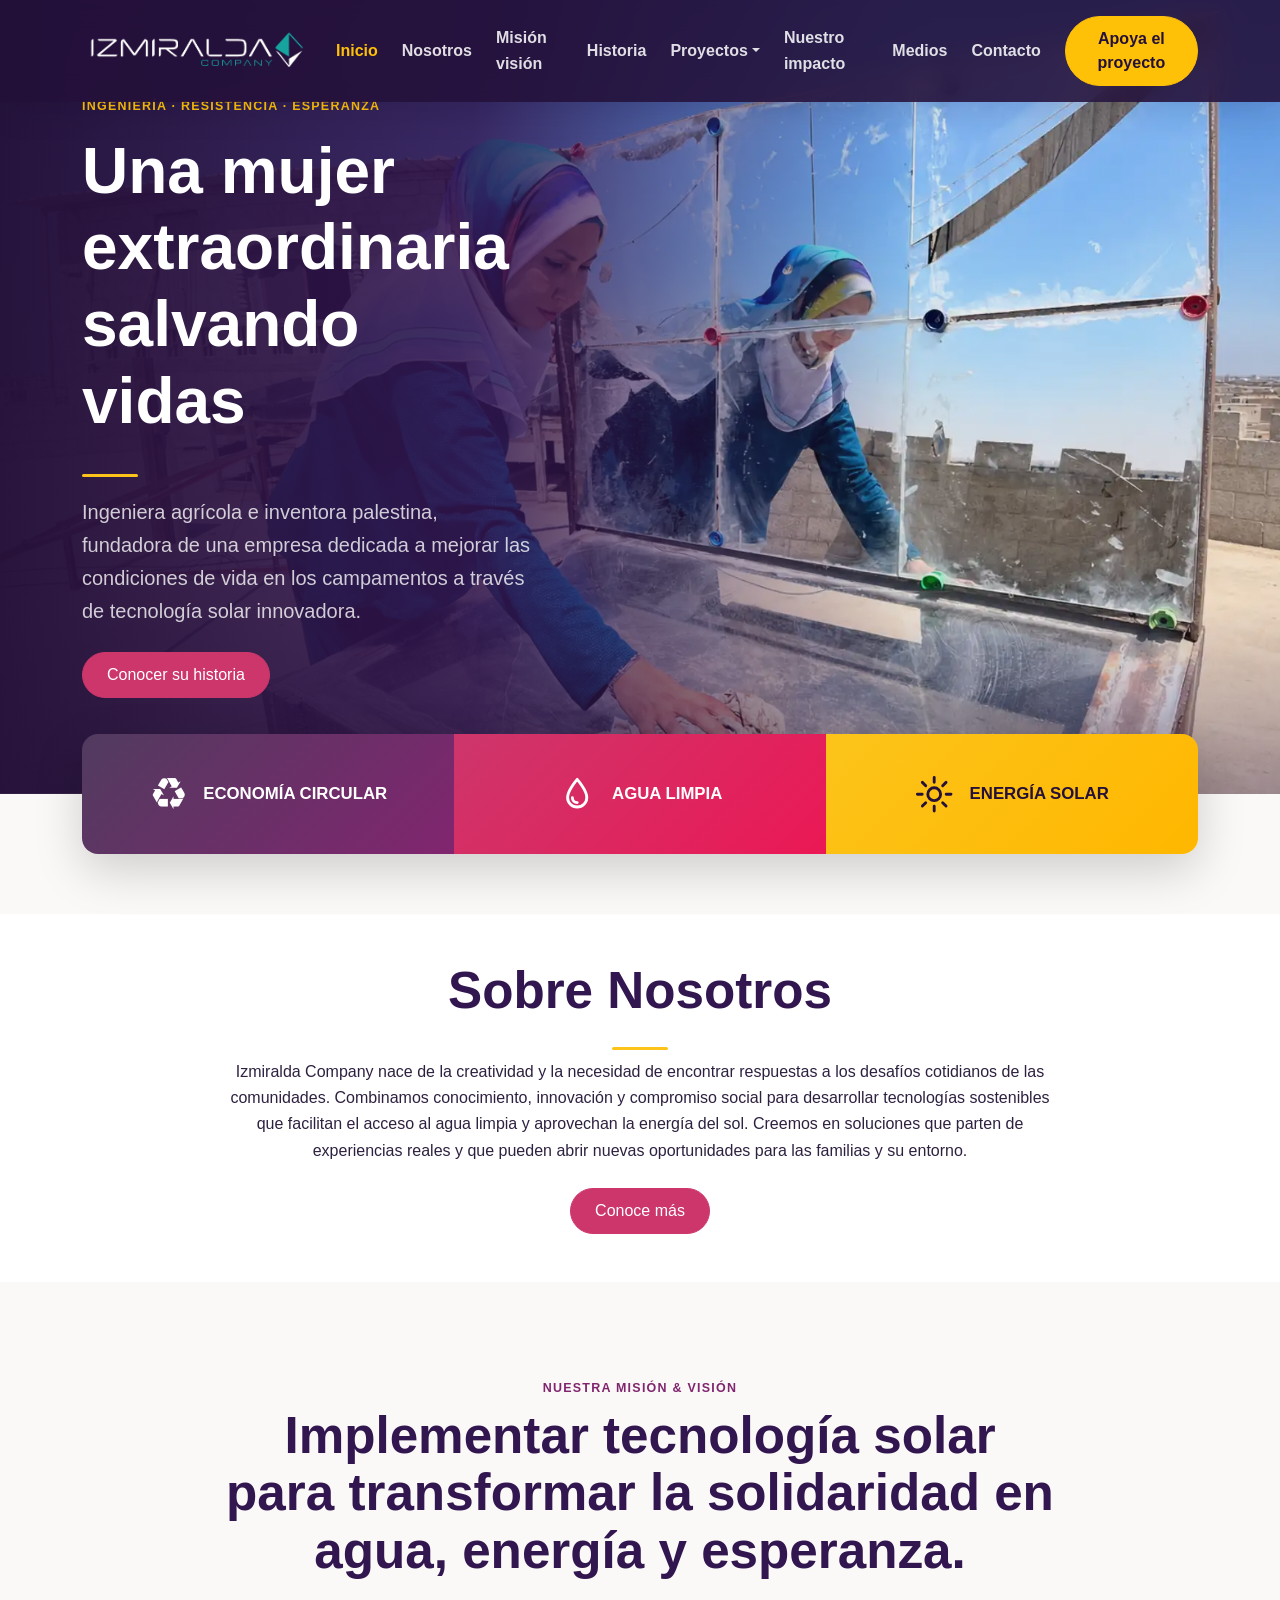
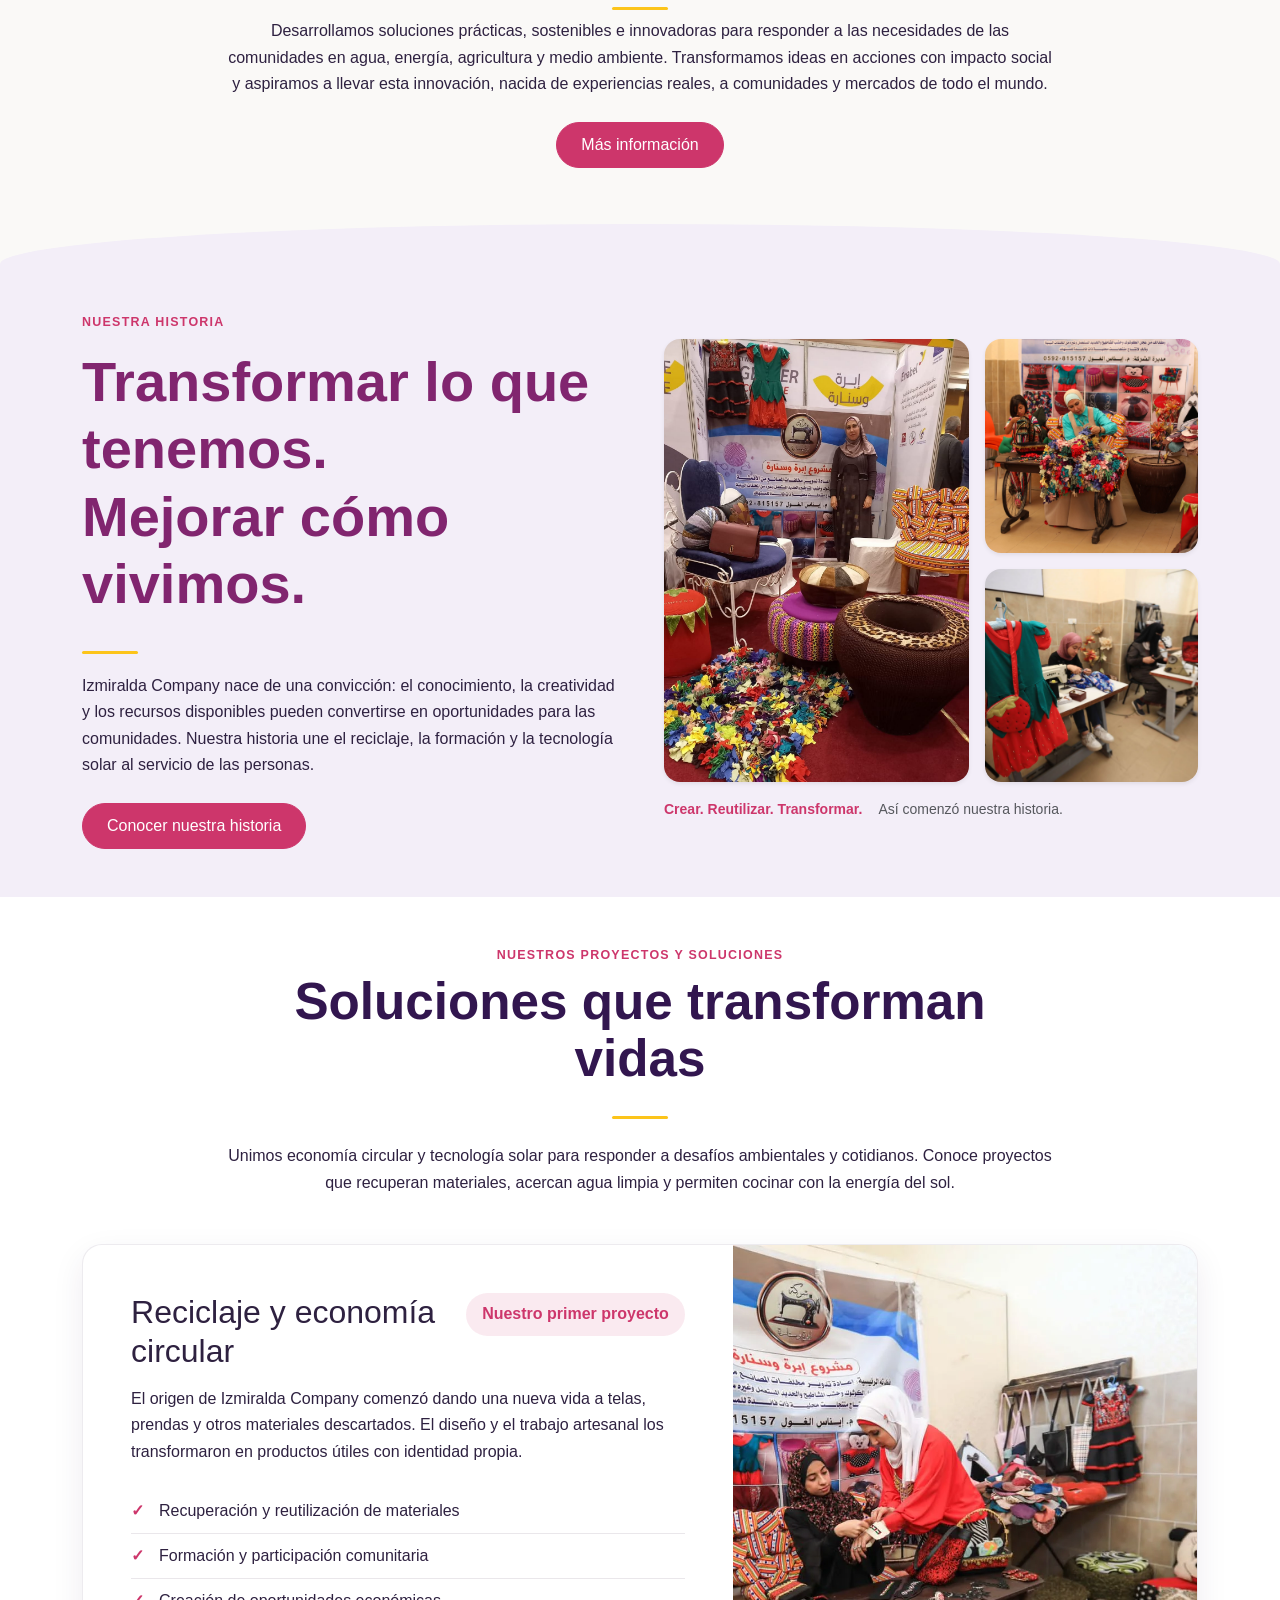
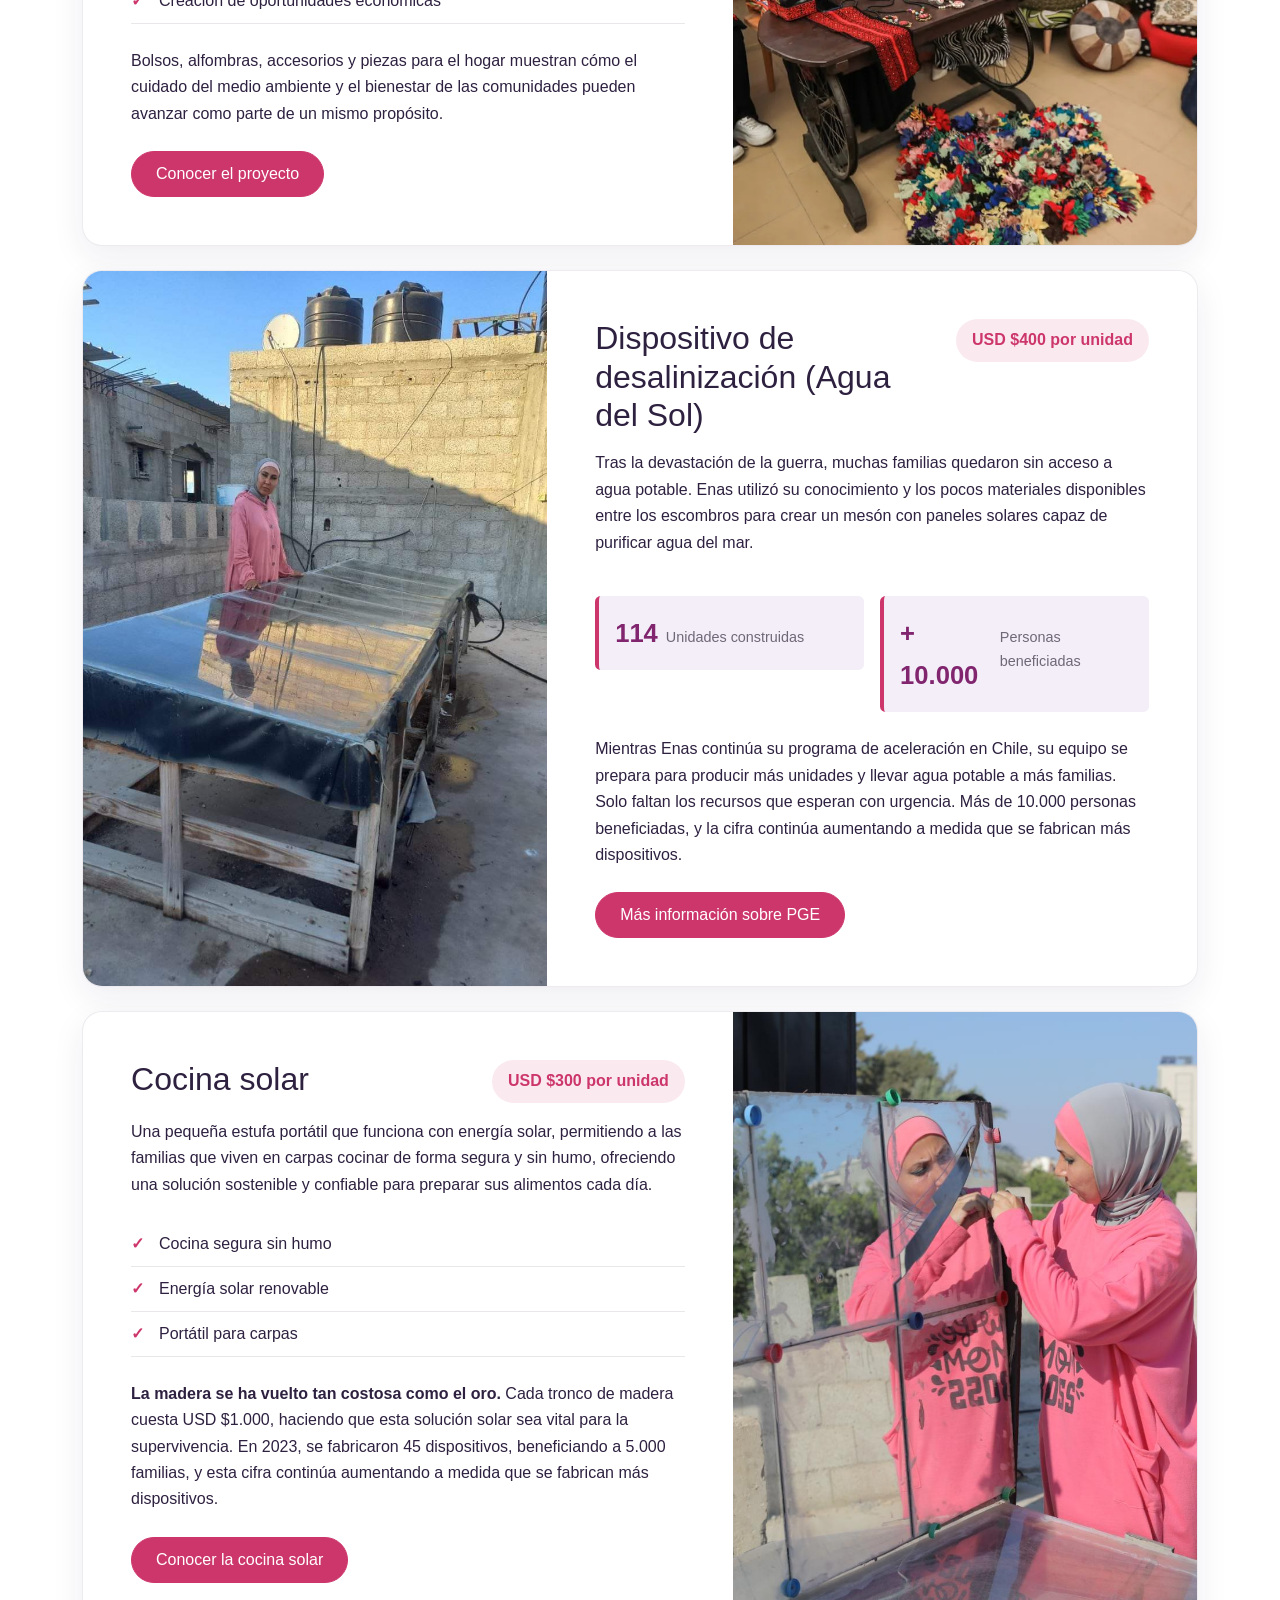
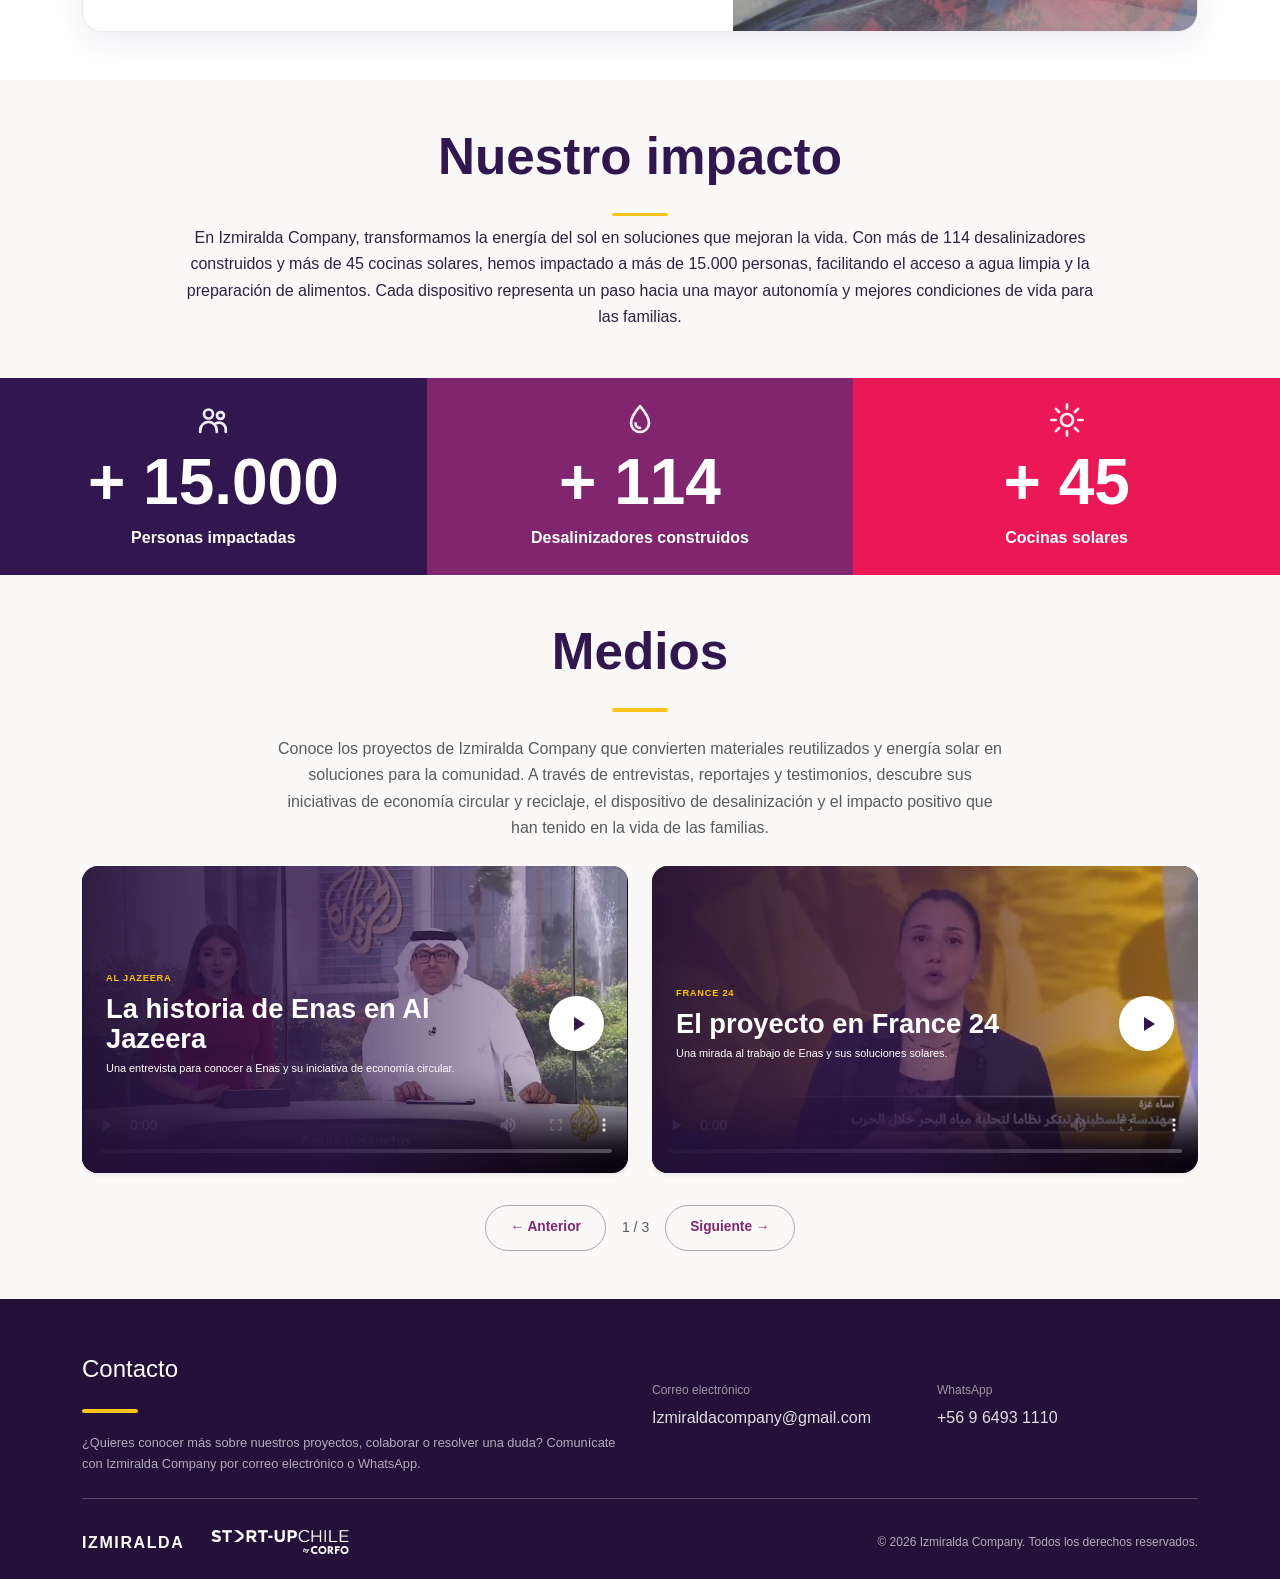
==== commit 5f5b5ee8: "Se actualizan varias paginas Se actualizan varias paginas y tambien se quitan paginas duplicadas" ====
--- a/index.html
+++ b/index.html
@@ -30,6 +30,14 @@
   <link rel="stylesheet" href="assets/css/footer.css?v=bootstrap-20260911">
   <link rel="stylesheet" href="assets/css/section-titles.css?v=1">
   <link rel="stylesheet" href="assets/css/interaction.css?v=1">
+
+  <script type="text/javascript">
+    (function(c,l,a,r,i,t,y){
+        c[a]=c[a]||function(){(c[a].q=c[a].q||[]).push(arguments)};
+        t=l.createElement(r);t.async=1;t.src="https://www.clarity.ms/tag/"+i;
+        y=l.getElementsByTagName(r)[0];y.parentNode.insertBefore(t,y);
+    })(window, document, "clarity", "script", "yvcnhrhemc");
+  </script>
 </head>
 
 <body tabindex="0">
--- a/assets/css/menu.css
+++ b/assets/css/menu.css
@@ -37,3 +37,7 @@
     margin-inline:auto;
   }
 }
+.logo_izmiralda {
+  max-width: 230px;
+  height: auto; 
+}
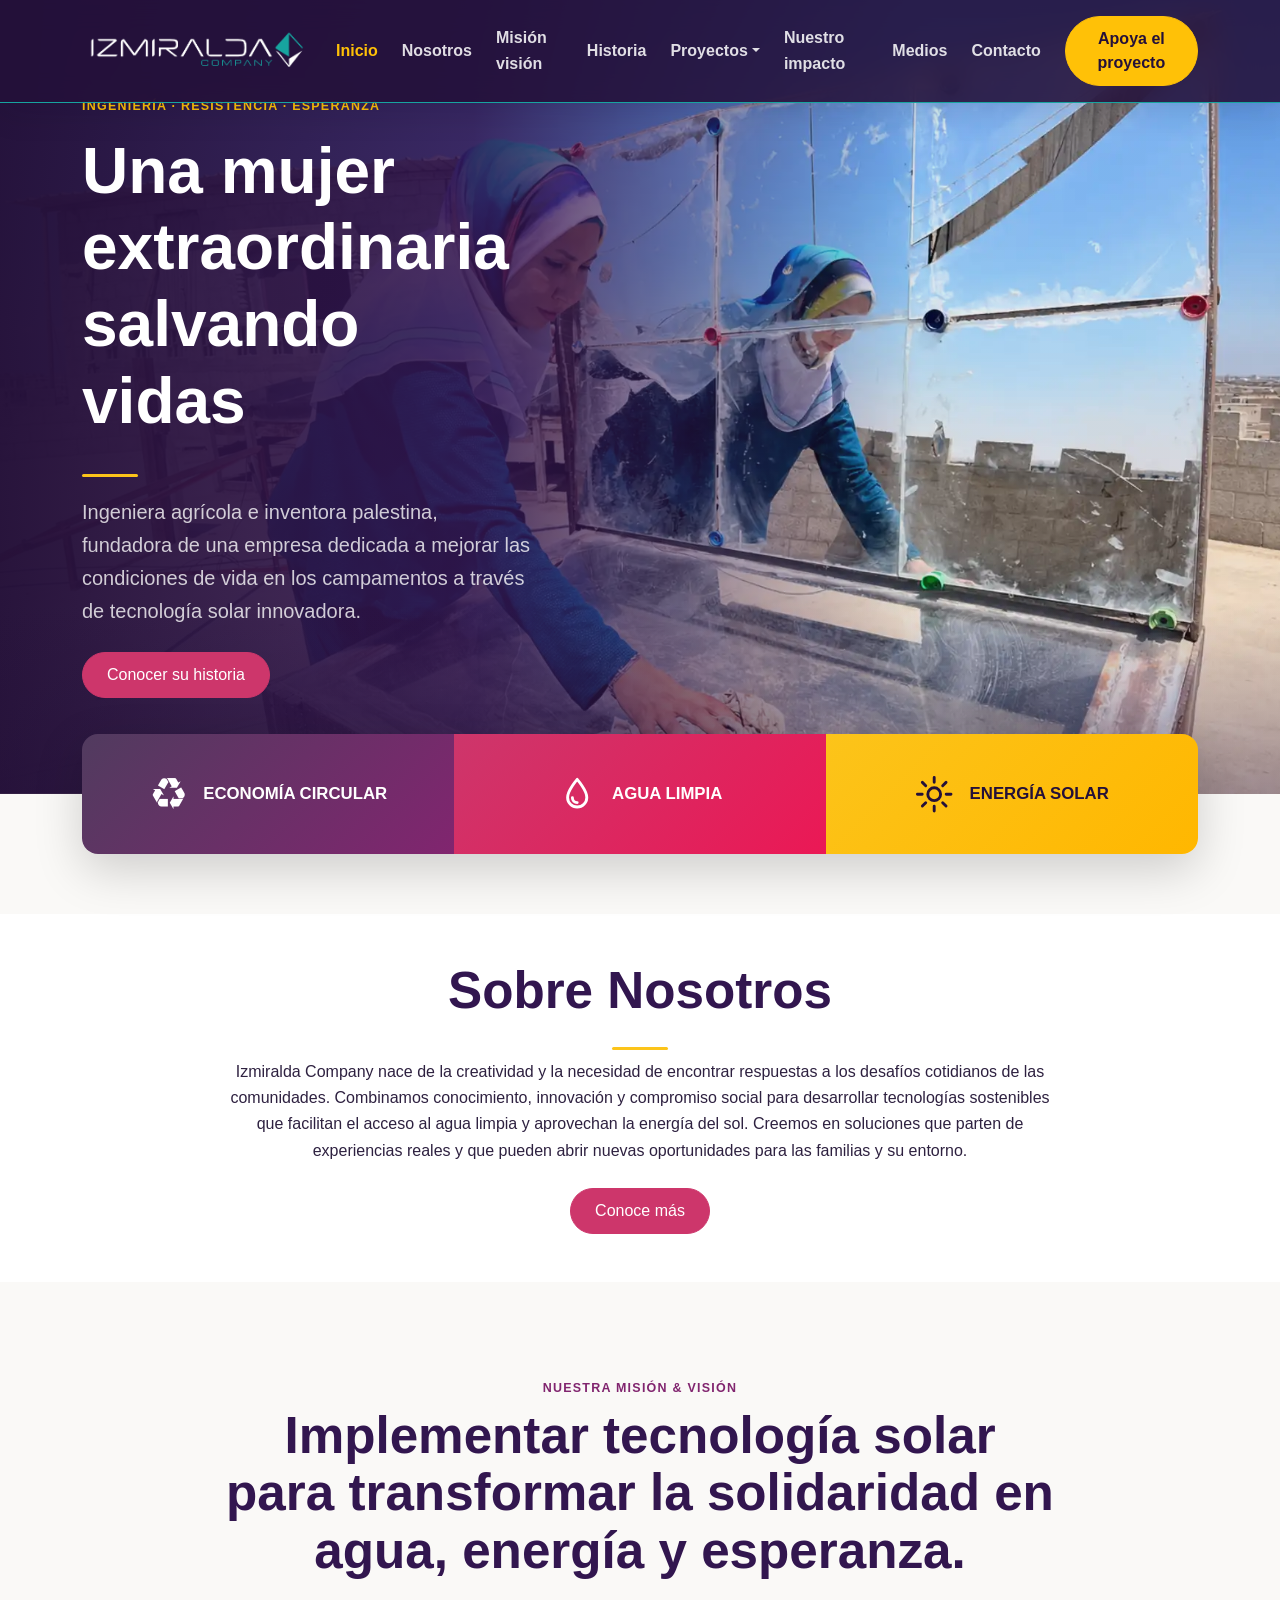
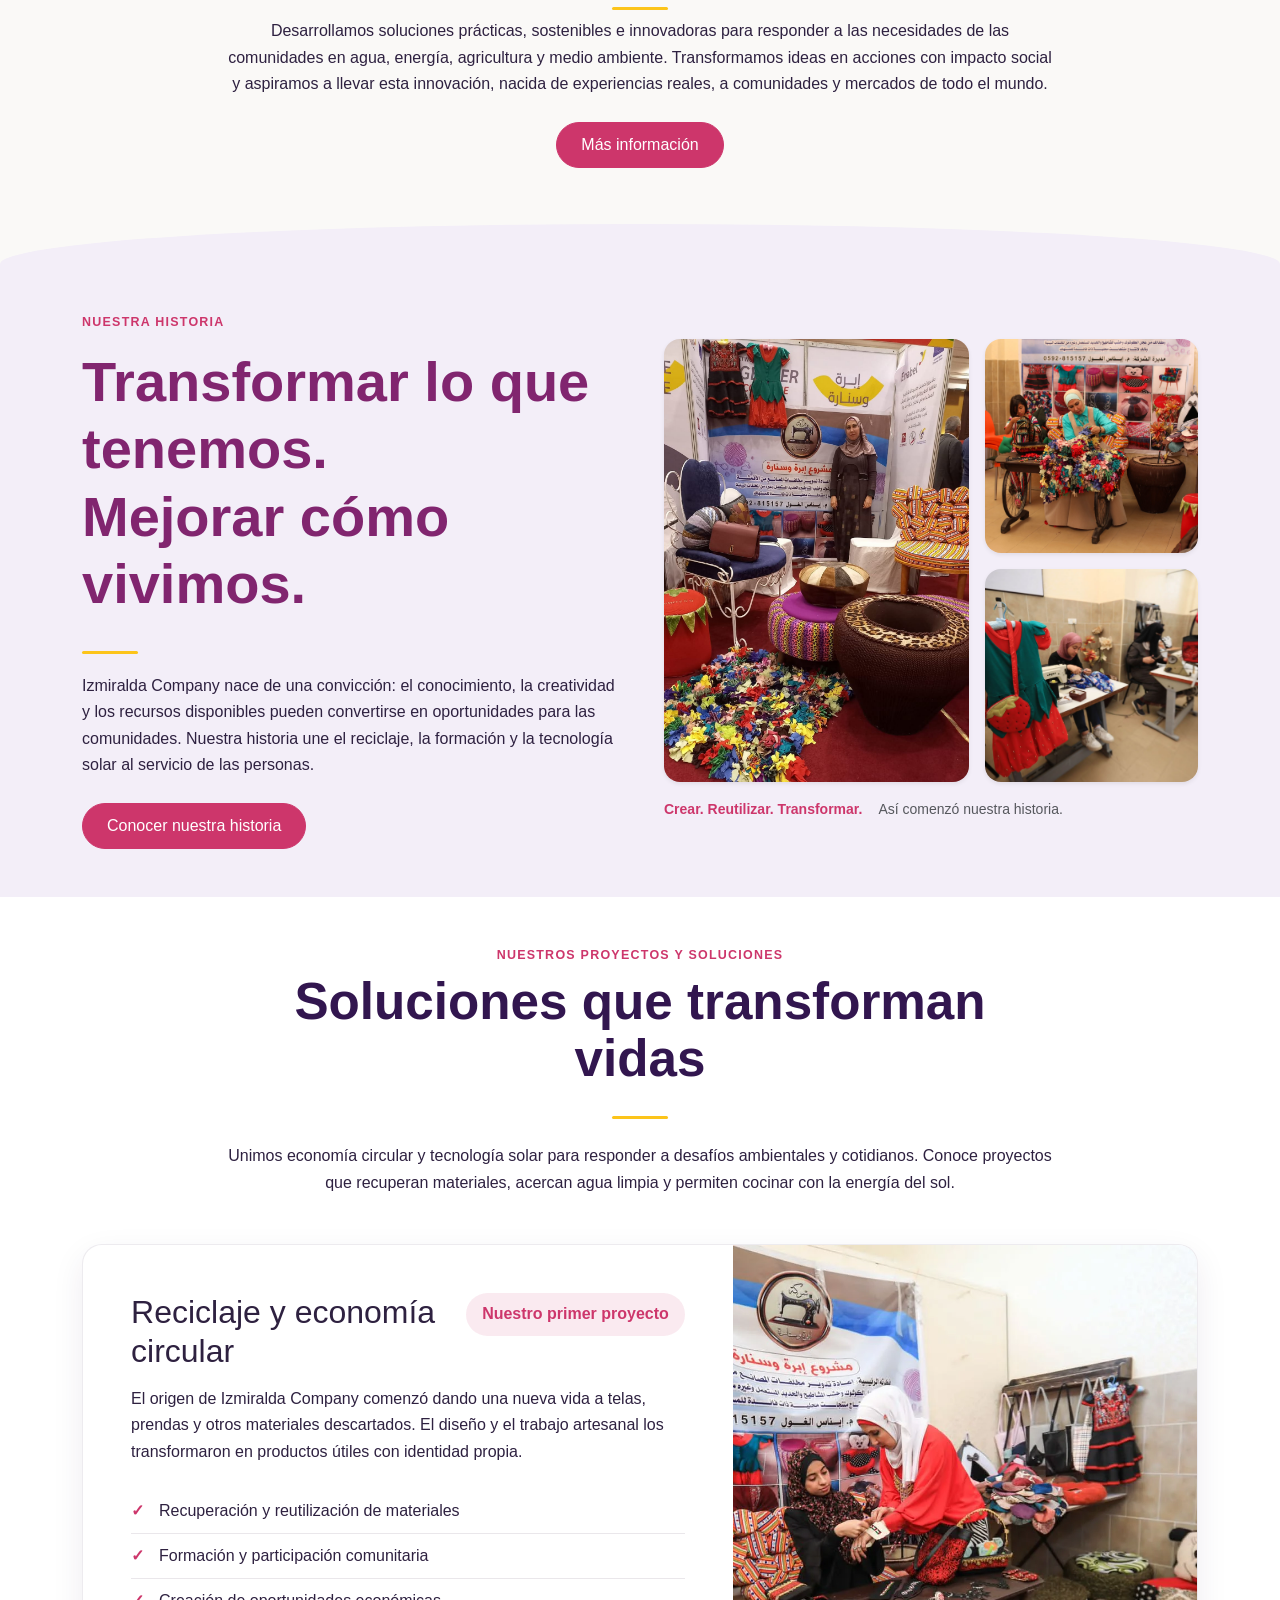
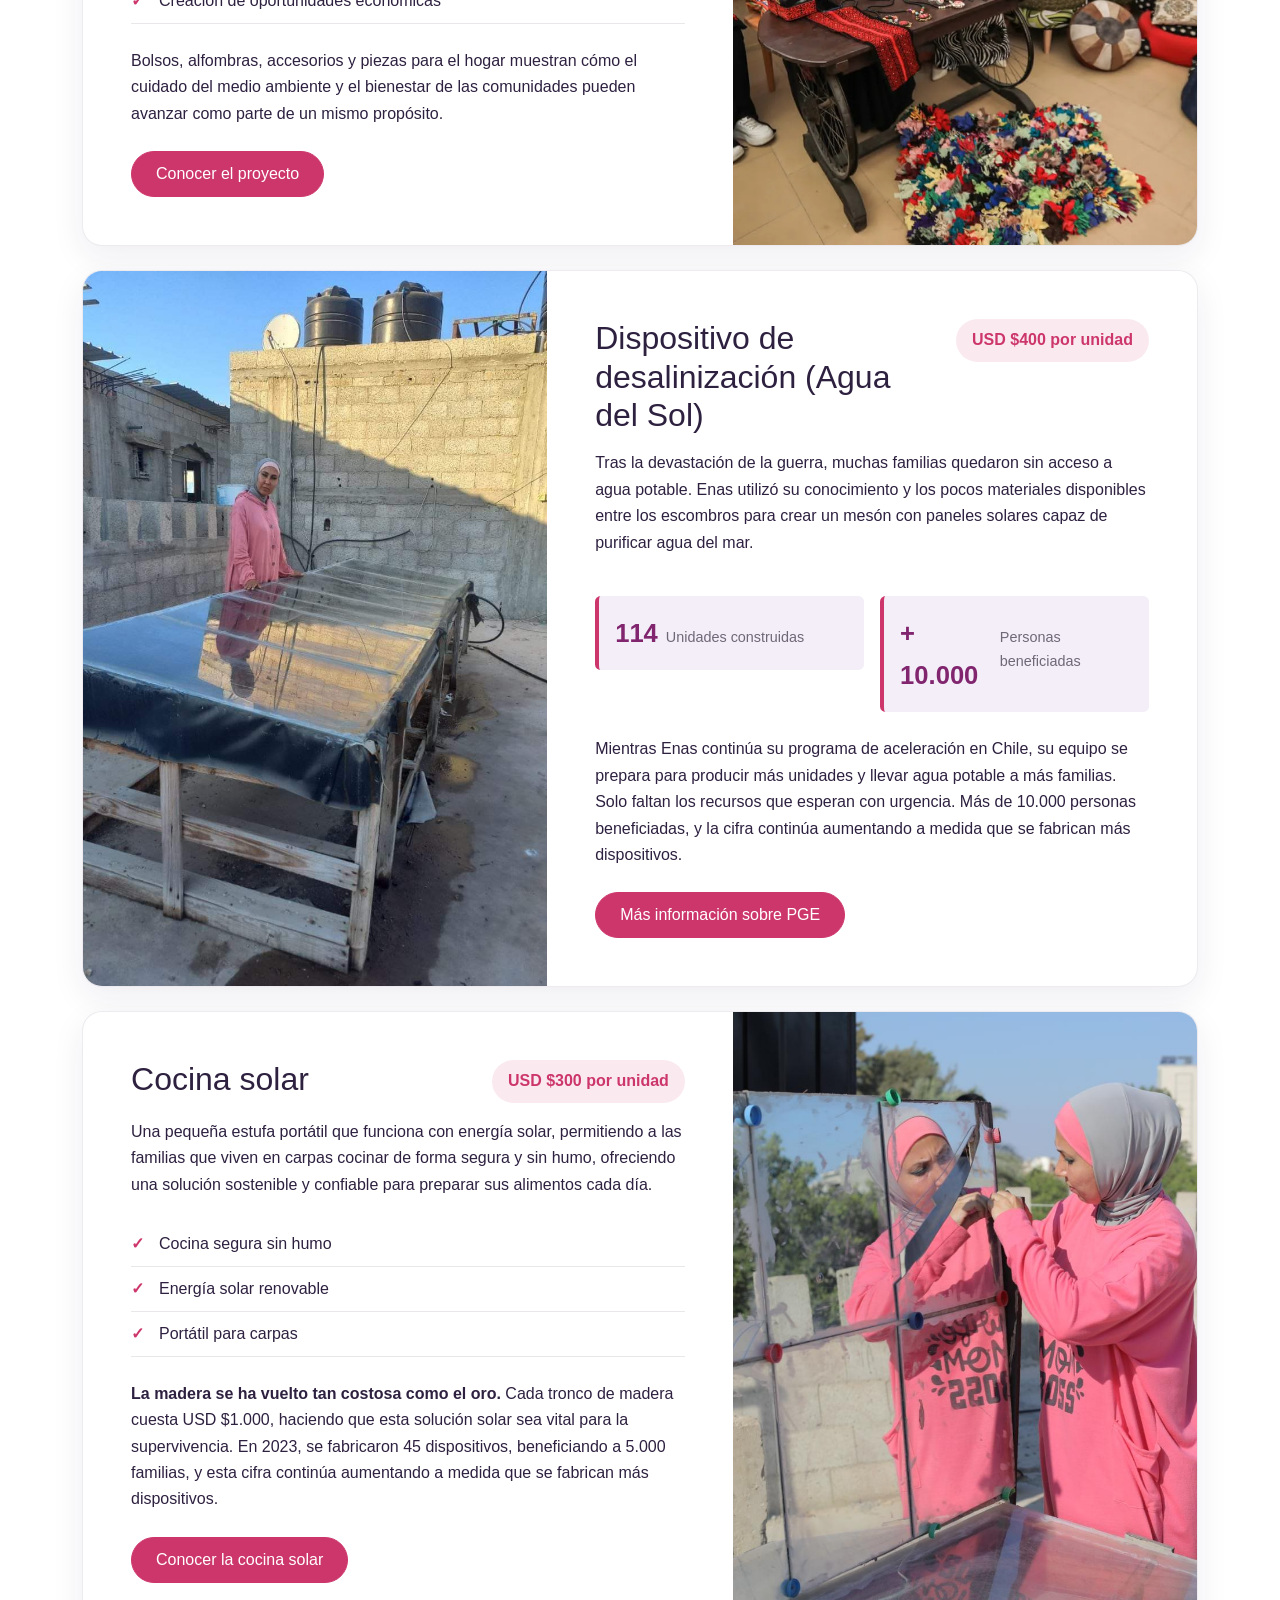
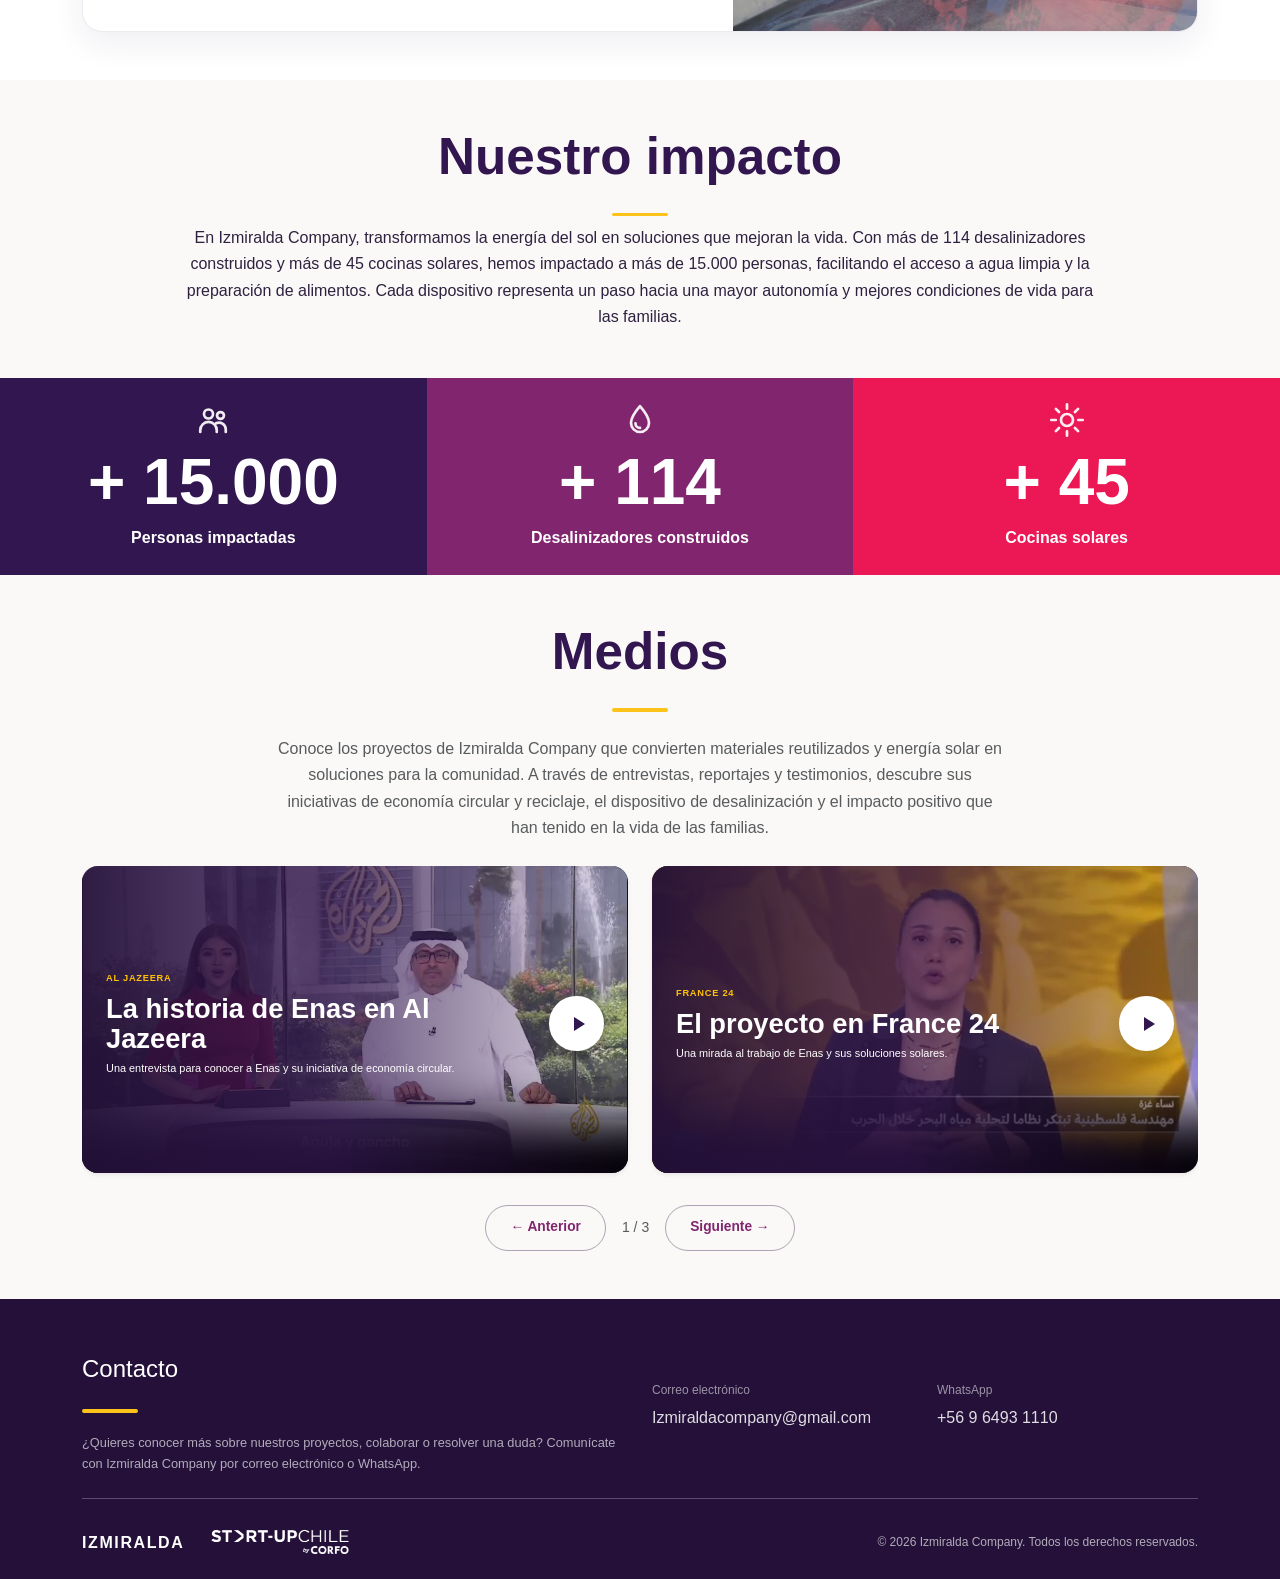
==== commit 77a6735b: "Se soluciona problema de gutter Se modifica gutter que generaba espacio lateral" ====
--- a/index.html
+++ b/index.html
@@ -133,7 +133,7 @@
 
     <section id="historia" class="py-5 story-section position-relative" aria-labelledby="story-title">
       <div class="container">
-        <div class="row align-items-center g-5">
+        <div class="row align-items-center g-4 g-lg-5">
           <div class="col-12 col-lg-6">
             <p class="eyebrow text-raspberry mb-3">Nuestra historia</p>
             <h2 id="story-title" class="display-4 fw-bold text-plum mb-4">Transformar lo que tenemos.<br>Mejorar cómo
--- a/assets/css/menu.css
+++ b/assets/css/menu.css
@@ -1,21 +1,72 @@
 /* Estilos exclusivos del menú compartido; estructura y adaptación con Bootstrap. */
-[data-company-menu] .site-navbar { padding-block:1rem; background:rgba(36,16,57,.88); backdrop-filter:blur(14px); box-shadow:0 .5rem 2rem rgba(15,7,25,.12); }
-[data-company-menu] .navbar-brand { color:#fff; font-size:1.15rem; letter-spacing:.1em; }
-[data-company-menu] .nav-link { font-size:1rem; text-transform:none; color:rgba(255,255,255,.86); font-weight:600; }
-[data-company-menu] .nav-link:hover, [data-company-menu] .nav-link.active { color:#ffc107; text-decoration:none; }
-[data-company-menu] .btn-warning { color:#241039; background:#ffc107; border-color:#ffc107; }
-[data-company-menu] .dropdown-menu { --bs-dropdown-bg:#241039; --bs-dropdown-link-color:rgba(255,255,255,.86); --bs-dropdown-link-hover-color:#ffc107; --bs-dropdown-link-hover-bg:rgba(255,255,255,.08); --bs-dropdown-link-active-color:#ffc107; --bs-dropdown-link-active-bg:rgba(255,255,255,.08); border-color:rgba(255,255,255,.15); }
-[data-company-menu] .dropdown-item { font-size:1rem; padding:.65rem 1rem; text-decoration:none; }
-[data-company-menu] .dropdown-menu.show { animation:company-menu-open .22s ease-out both; }
-[data-company-menu] .dropdown-toggle::after { transition:transform .22s ease-out; }
-[data-company-menu] .dropdown-toggle[aria-expanded="true"]::after { transform:rotate(180deg); }
+[data-company-menu] .site-navbar {
+  padding-block: 1rem;
+  background: rgba(36, 16, 57, 0.88);
+  backdrop-filter: blur(14px);
+  box-shadow: 0 0.5rem 2rem rgba(15, 7, 25, 0.12);
+  border-bottom: 1px solid #17A49F;
+}
+[data-company-menu] .navbar-brand {
+  color: #fff;
+  font-size: 1.15rem;
+  letter-spacing: 0.1em;
+}
+[data-company-menu] .nav-link {
+  font-size: 1rem;
+  text-transform: none;
+  color: rgba(255, 255, 255, 0.86);
+  font-weight: 600;
+}
+[data-company-menu] .nav-link:hover,
+[data-company-menu] .nav-link.active {
+  color: #ffc107;
+  text-decoration: none;
+}
+[data-company-menu] .btn-warning {
+  color: #241039;
+  background: #ffc107;
+  border-color: #ffc107;
+}
+[data-company-menu] .dropdown-menu {
+  --bs-dropdown-bg: #241039;
+  --bs-dropdown-link-color: rgba(255, 255, 255, 0.86);
+  --bs-dropdown-link-hover-color: #ffc107;
+  --bs-dropdown-link-hover-bg: rgba(255, 255, 255, 0.08);
+  --bs-dropdown-link-active-color: #ffc107;
+  --bs-dropdown-link-active-bg: rgba(255, 255, 255, 0.08);
+  border-color: rgba(255, 255, 255, 0.15);
+}
+[data-company-menu] .dropdown-item {
+  font-size: 1rem;
+  padding: 0.65rem 1rem;
+  text-decoration: none;
+}
+[data-company-menu] .dropdown-menu.show {
+  animation: company-menu-open 0.22s ease-out both;
+}
+[data-company-menu] .dropdown-toggle::after {
+  transition: transform 0.22s ease-out;
+}
+[data-company-menu] .dropdown-toggle[aria-expanded="true"]::after {
+  transform: rotate(180deg);
+}
 @keyframes company-menu-open {
-  from { opacity:0; translate:0 -8px; }
-  to { opacity:1; translate:0 0; }
+  from {
+    opacity: 0;
+    translate: 0 -8px;
+  }
+  to {
+    opacity: 1;
+    translate: 0 0;
+  }
 }
-@media (prefers-reduced-motion:reduce) {
-  [data-company-menu] .dropdown-menu.show { animation:none; }
-  [data-company-menu] .dropdown-toggle::after { transition:none; }
+@media (prefers-reduced-motion: reduce) {
+  [data-company-menu] .dropdown-menu.show {
+    animation: none;
+  }
+  [data-company-menu] .dropdown-toggle::after {
+    transition: none;
+  }
 }
 
 /* Evitar que la tipografía de cada landing altere las métricas del menú. */
@@ -24,20 +75,30 @@
   font-size: 1rem;
   line-height: 1.65;
 }
-[data-company-menu] .nav-link { line-height:1.65; letter-spacing:normal; }
-[data-company-menu] .navbar-brand { line-height:1.65; }
-[data-company-menu] .btn { font-family:inherit; font-size:1rem; line-height:1.5; letter-spacing:normal; }
+[data-company-menu] .nav-link {
+  line-height: 1.65;
+  letter-spacing: normal;
+}
+[data-company-menu] .navbar-brand {
+  line-height: 1.65;
+}
+[data-company-menu] .btn {
+  font-family: inherit;
+  font-size: 1rem;
+  line-height: 1.5;
+  letter-spacing: normal;
+}
 
-@media (max-width:991.98px) {
+@media (max-width: 991.98px) {
   [data-company-menu] .navbar-collapse {
-    box-sizing:border-box;
-    flex:0 0 auto;
-    width:100%;
-    max-width:100%;
-    margin-inline:auto;
+    box-sizing: border-box;
+    flex: 0 0 auto;
+    width: 100%;
+    max-width: 100%;
+    margin-inline: auto;
   }
 }
 .logo_izmiralda {
   max-width: 230px;
-  height: auto; 
-}+  height: auto;
+}
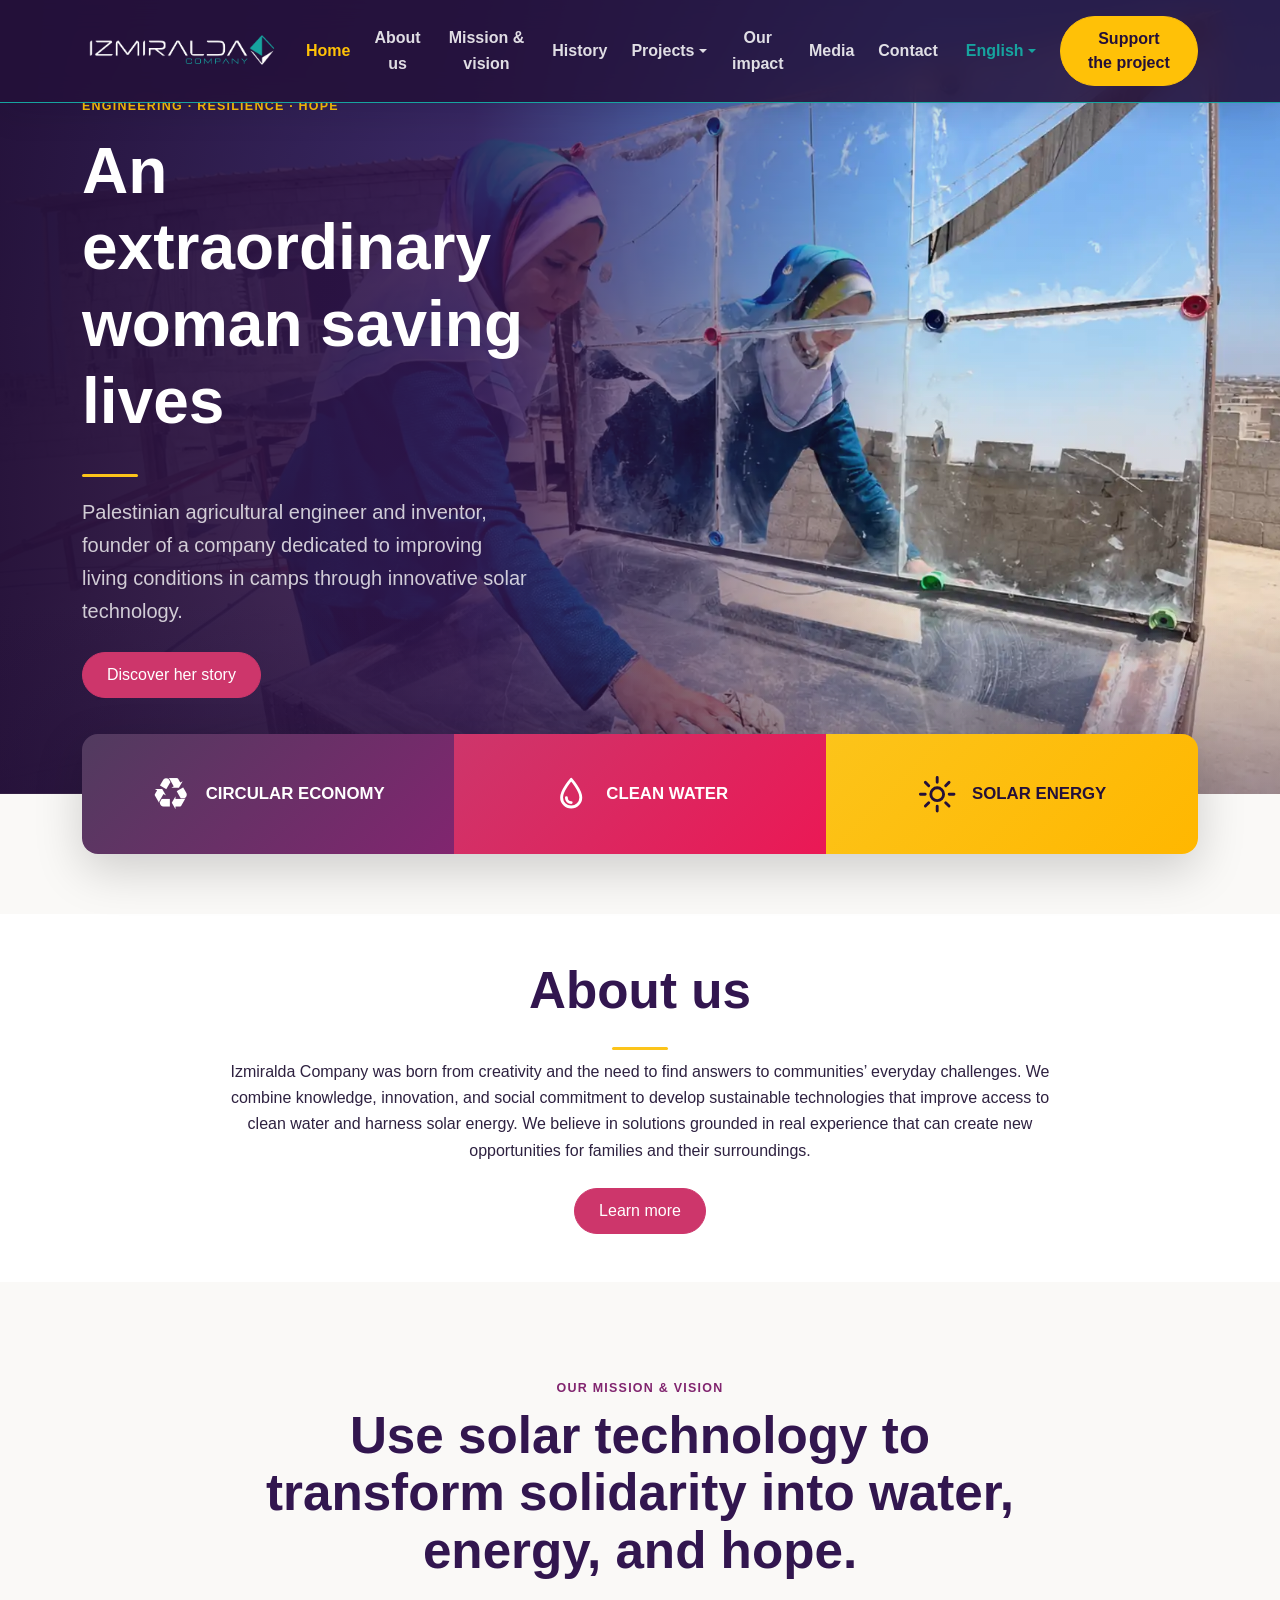
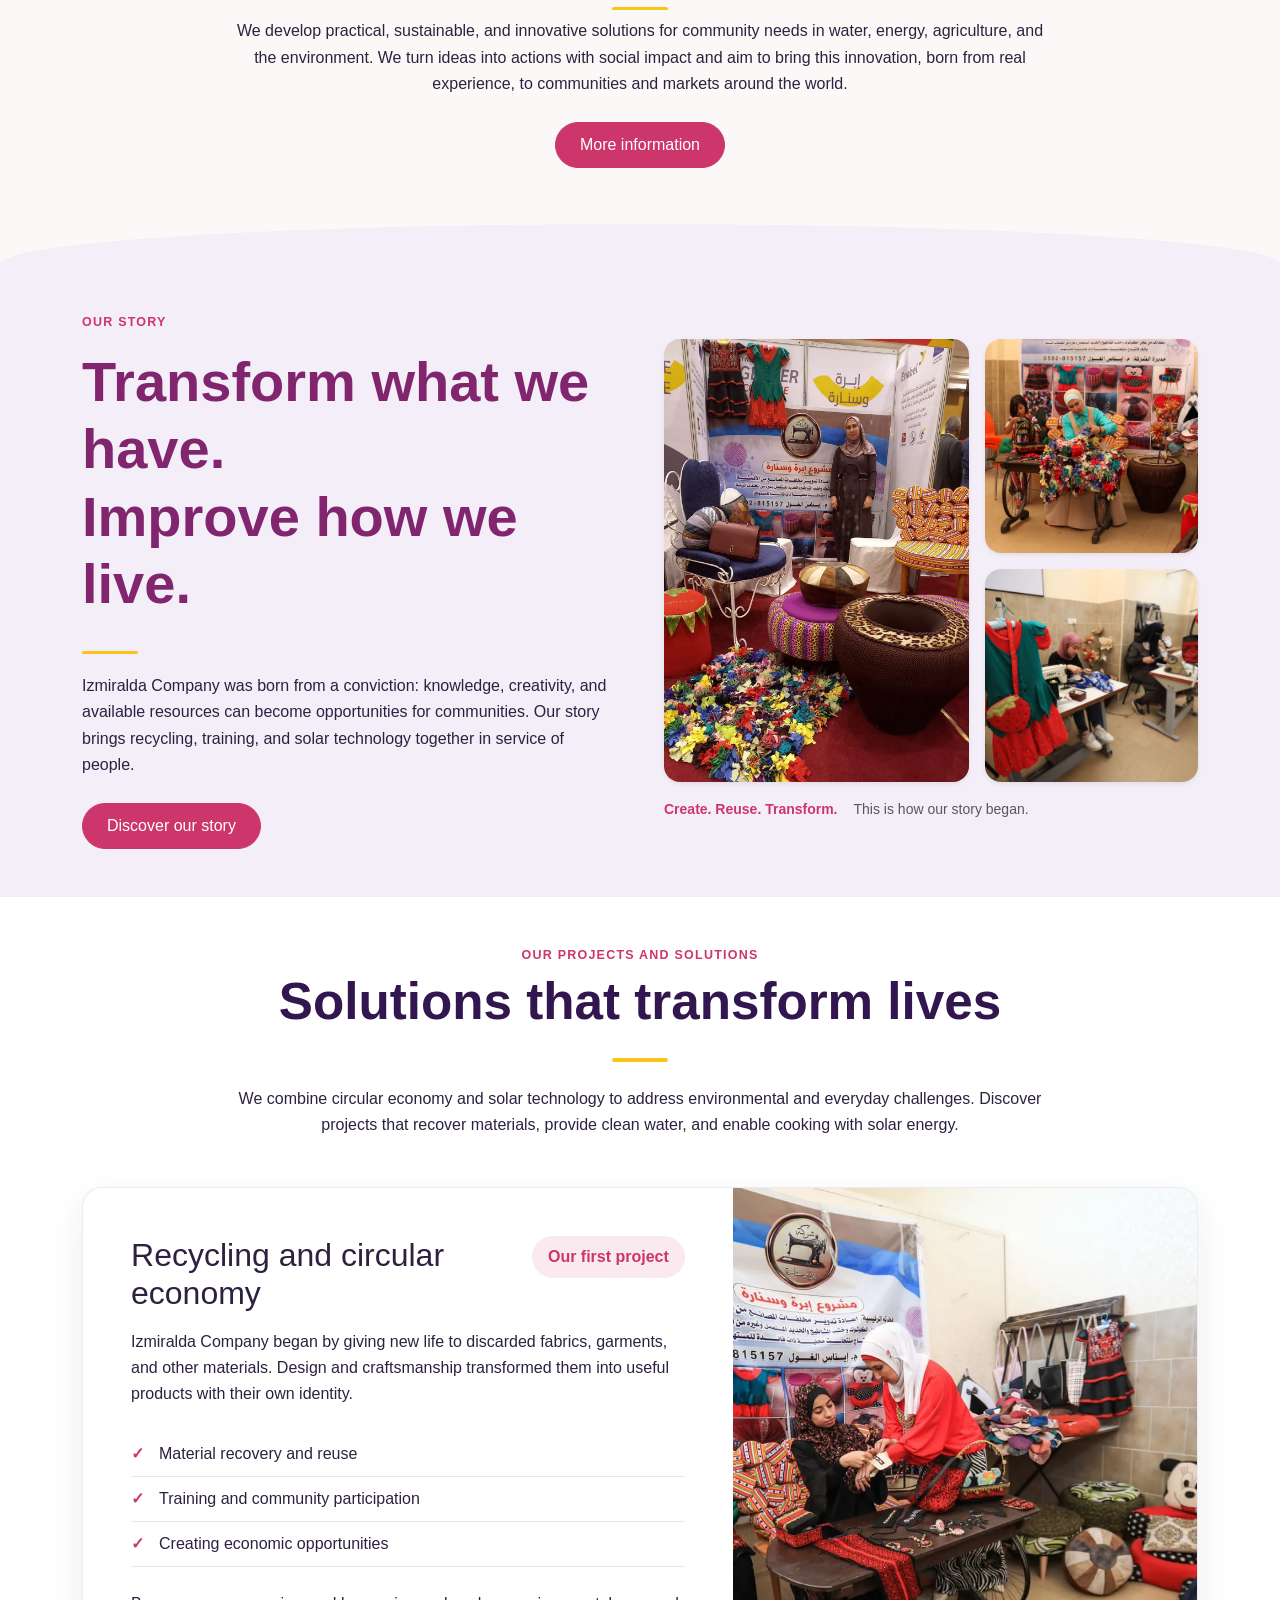
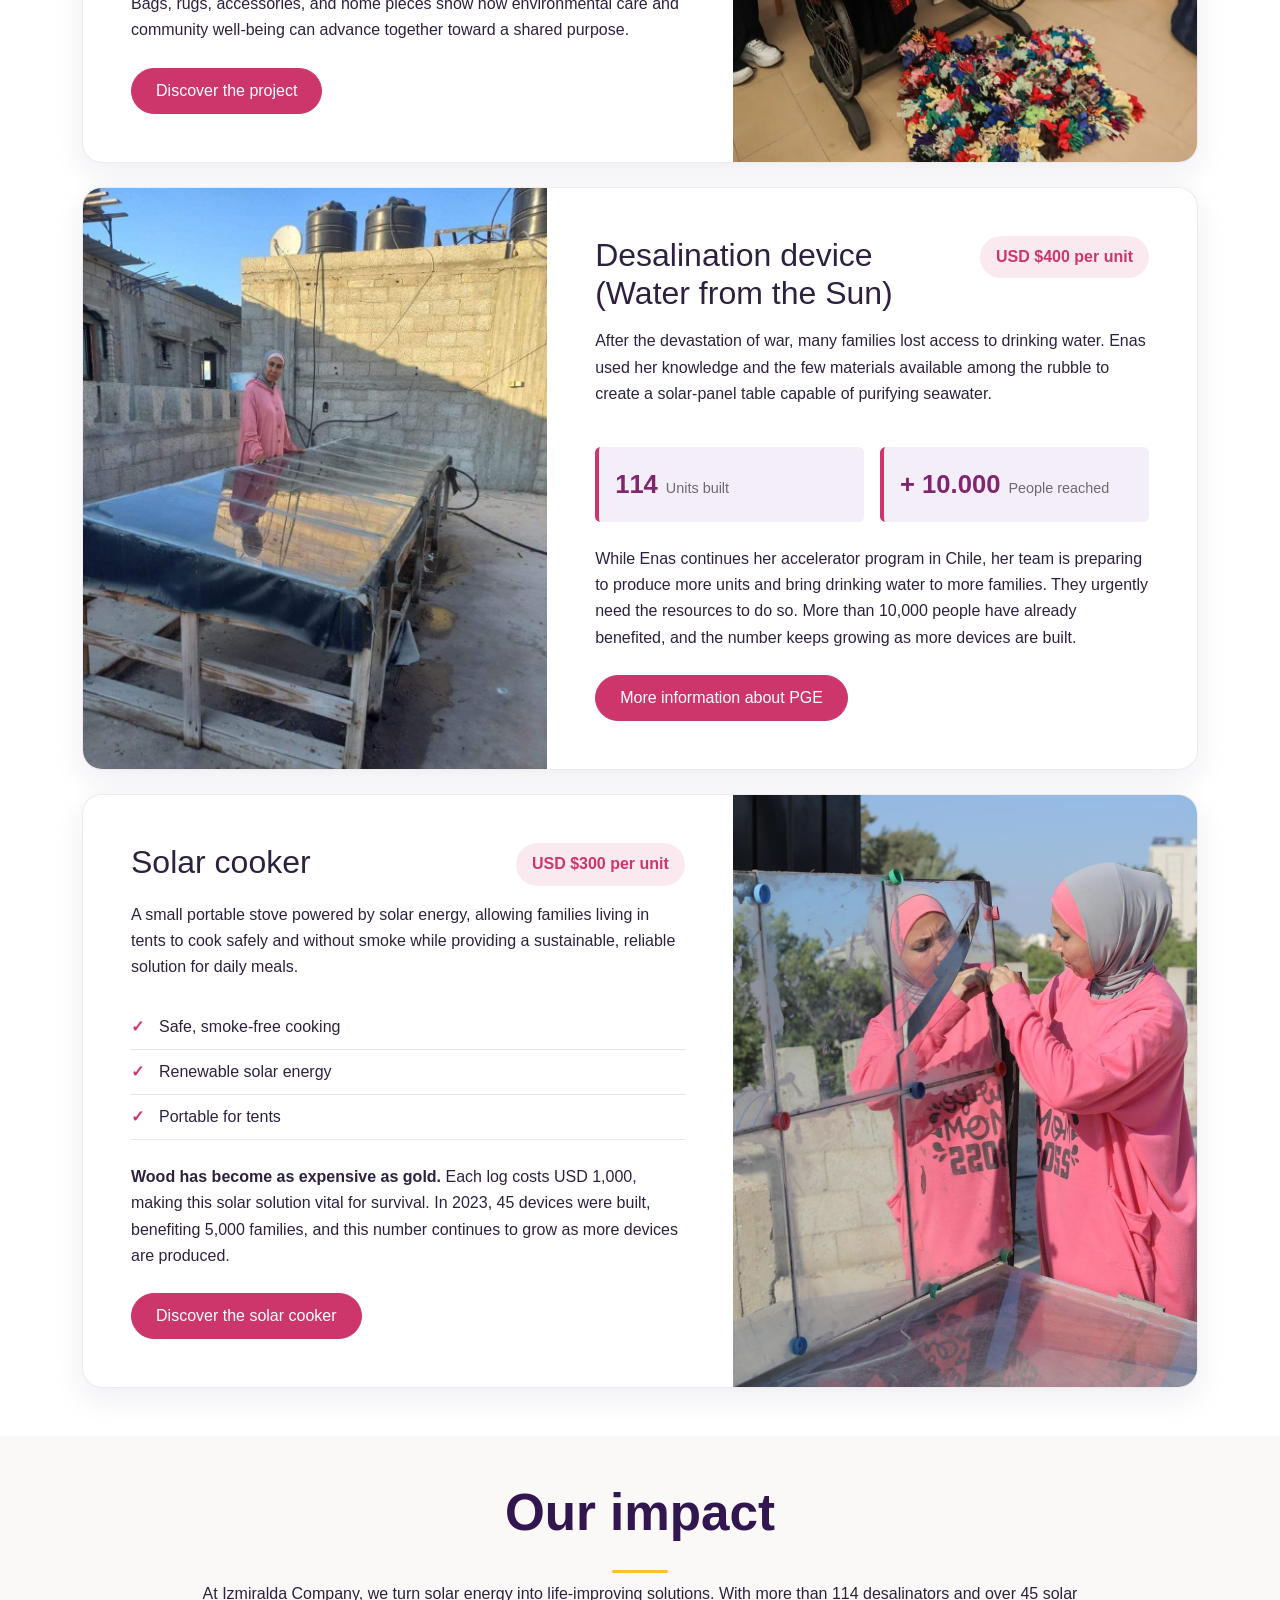
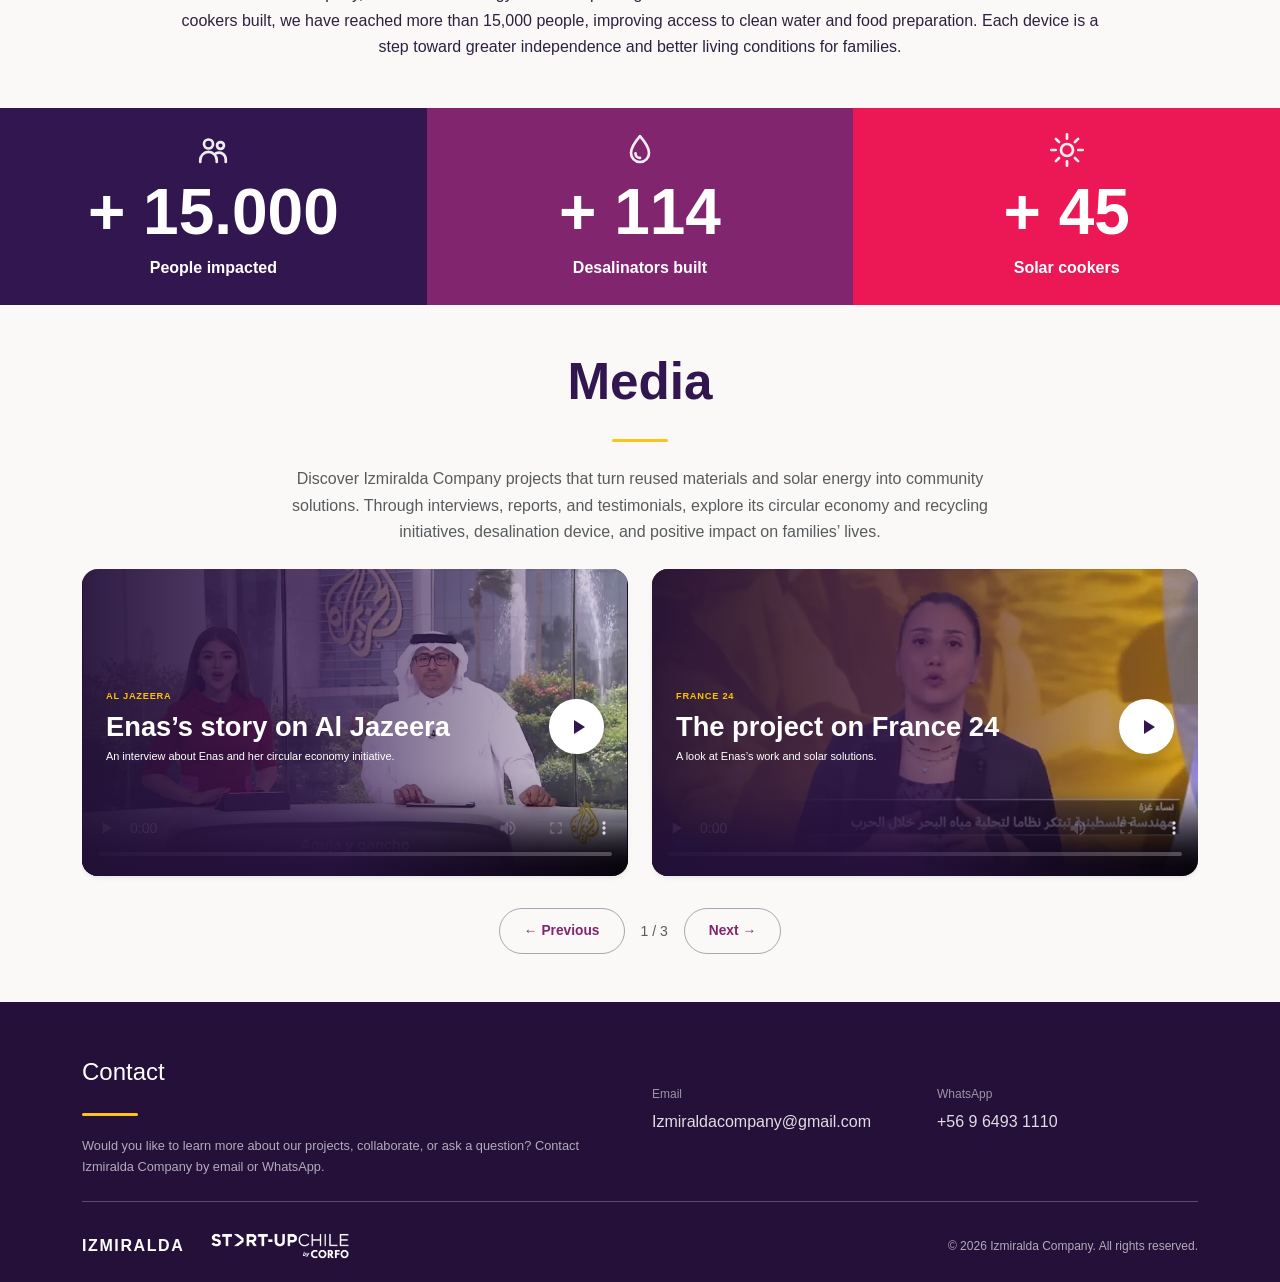
==== commit c9a9f22c: "se agrega idioma Se agrega idioma Se reduce el tamaño del logo 30px Se centran los textos dentro de " ====
--- a/index.html
+++ b/index.html
@@ -30,6 +30,7 @@
   <link rel="stylesheet" href="assets/css/footer.css?v=bootstrap-20260911">
   <link rel="stylesheet" href="assets/css/section-titles.css?v=1">
   <link rel="stylesheet" href="assets/css/interaction.css?v=1">
+  <link rel="stylesheet" href="assets/css/i18n.css?v=1">
 
   <script type="text/javascript">
     (function(c,l,a,r,i,t,y){
@@ -510,6 +511,7 @@
 
   <footer class="site-footer text-white" data-company-footer></footer>
   <script src="assets/js/footer.js?v=titulos-20260911"></script>
+  <script src="assets/js/i18n.js?v=1"></script>
 
   <div class="modal fade" id="galleryModal" tabindex="-1" aria-labelledby="galleryModalTitle" aria-hidden="true">
     <div class="modal-dialog modal-dialog-centered modal-xl">
--- a/assets/css/menu.css
+++ b/assets/css/menu.css
@@ -89,6 +89,17 @@
   letter-spacing: normal;
 }
 
+@media (min-width: 992px) {
+  [data-company-menu] .navbar-nav > .nav-item > .nav-link,
+  [data-company-menu] .navbar-nav > .nav-item > .btn {
+    display: flex;
+    min-height: 3rem;
+    align-items: center;
+    justify-content: center;
+    text-align: center;
+  }
+}
+
 @media (max-width: 991.98px) {
   [data-company-menu] .navbar-collapse {
     box-sizing: border-box;
@@ -99,6 +110,6 @@
   }
 }
 .logo_izmiralda {
-  max-width: 230px;
+  max-width: 200px;
   height: auto;
 }
--- a/assets/css/i18n.css
+++ b/assets/css/i18n.css
@@ -0,0 +1,23 @@
+.language-selector > .nav-link,
+.language-selector > .nav-link:hover,
+.language-selector > .nav-link:focus,
+.language-selector > .nav-link.show,
+.language-selector > .nav-link[aria-expanded="true"] {
+  color: #17A49F;
+}
+
+.language-selector .dropdown-menu {
+  min-width: 9rem;
+  --bs-dropdown-link-hover-color: #17A49F;
+  --bs-dropdown-link-active-color: #17A49F;
+}
+.language-selector .dropdown-item { width: 100%; text-align: start; }
+
+html[dir="rtl"] body { text-align: right; }
+html[dir="rtl"] .title-rule { margin-inline: 0 auto; }
+html[dir="rtl"] .text-center .title-rule { margin-inline: auto; }
+html[dir="rtl"] .footer-contact-layout { text-align: right !important; }
+
+@media (max-width: 991.98px) {
+  .language-selector { width: 100%; }
+}
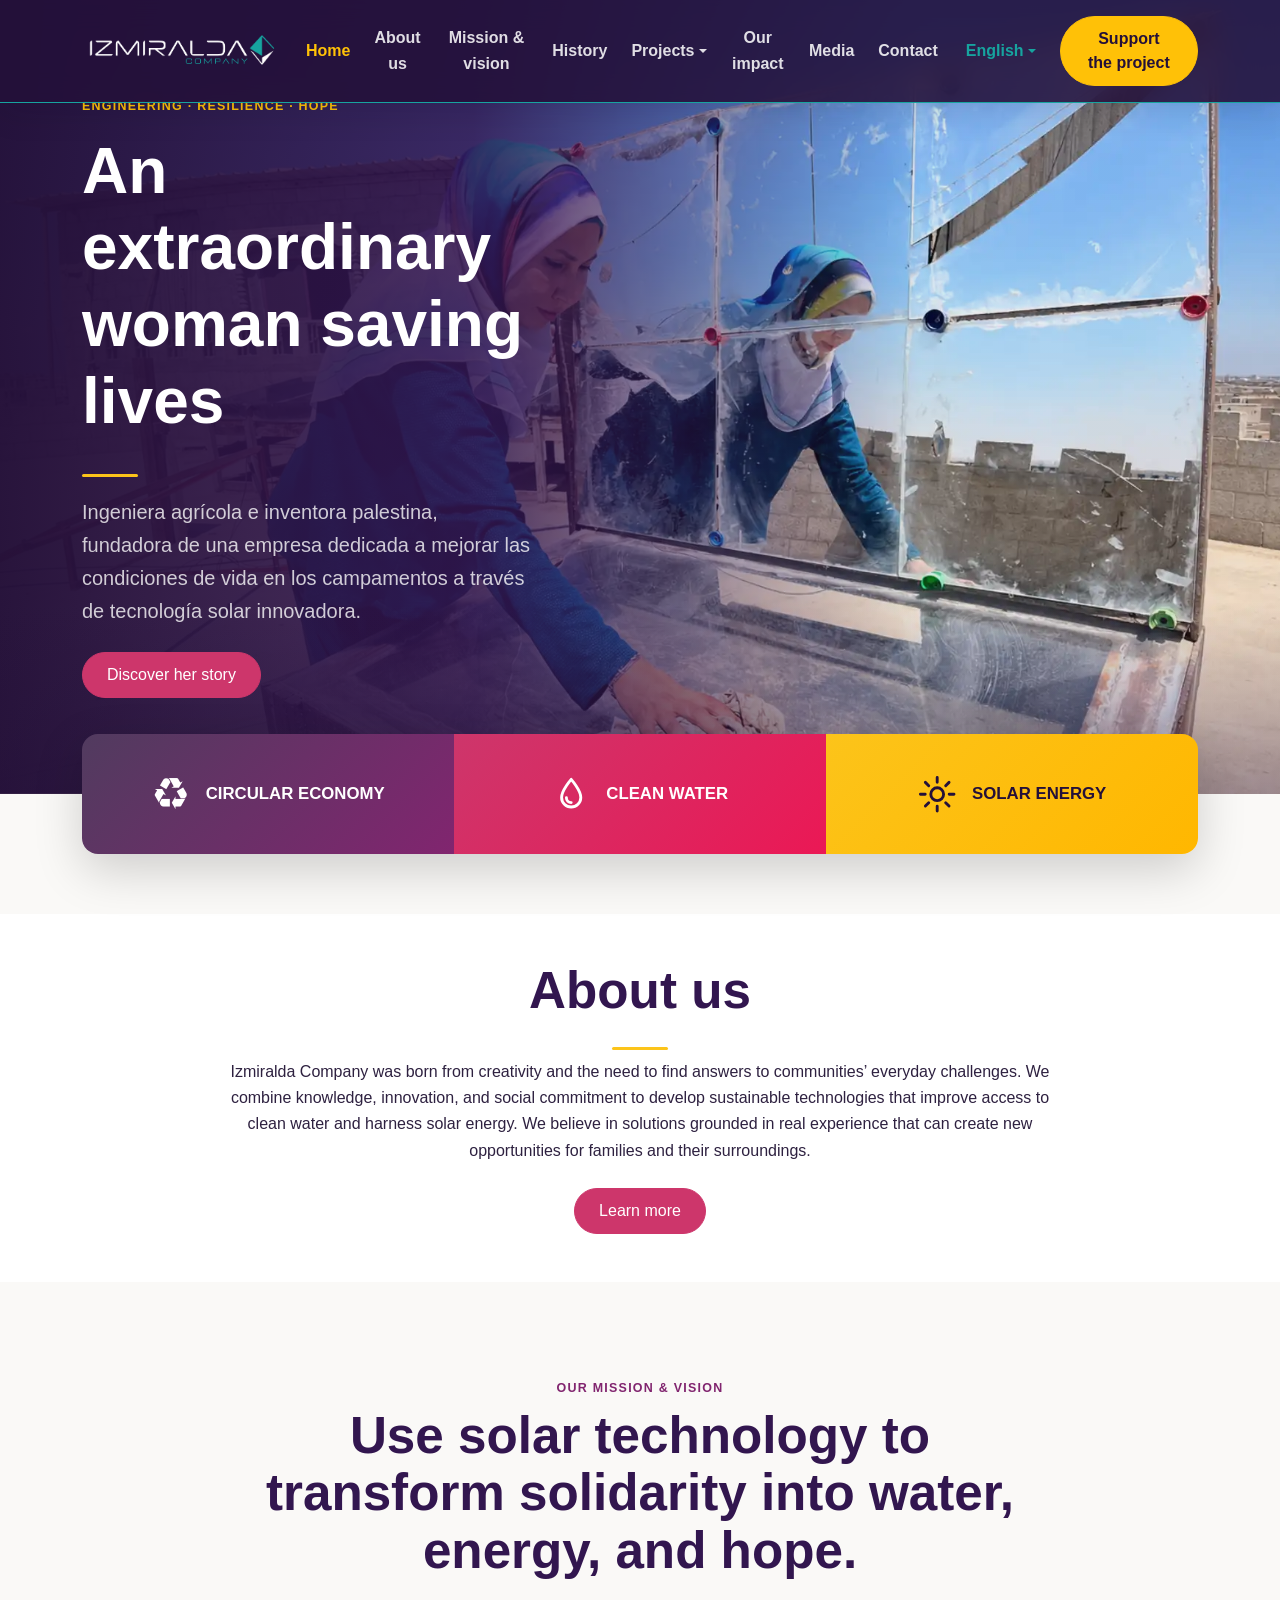
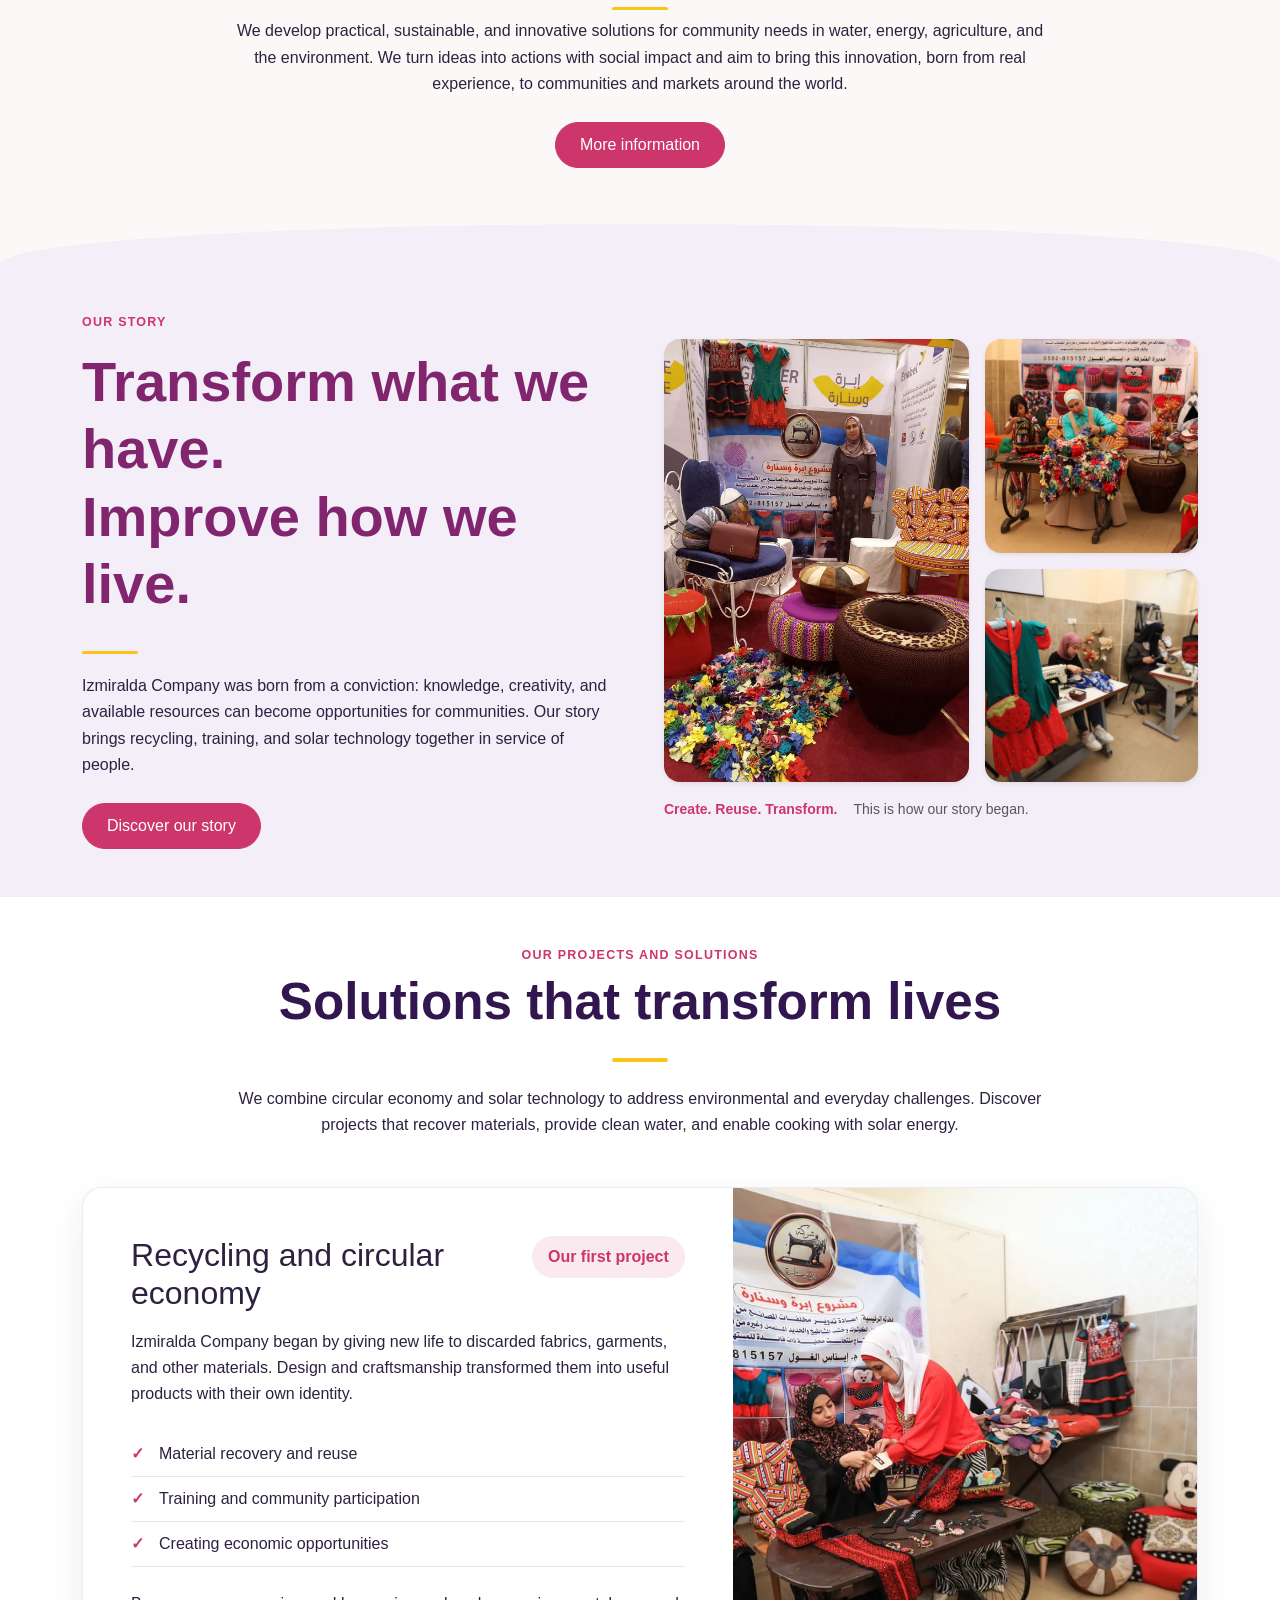
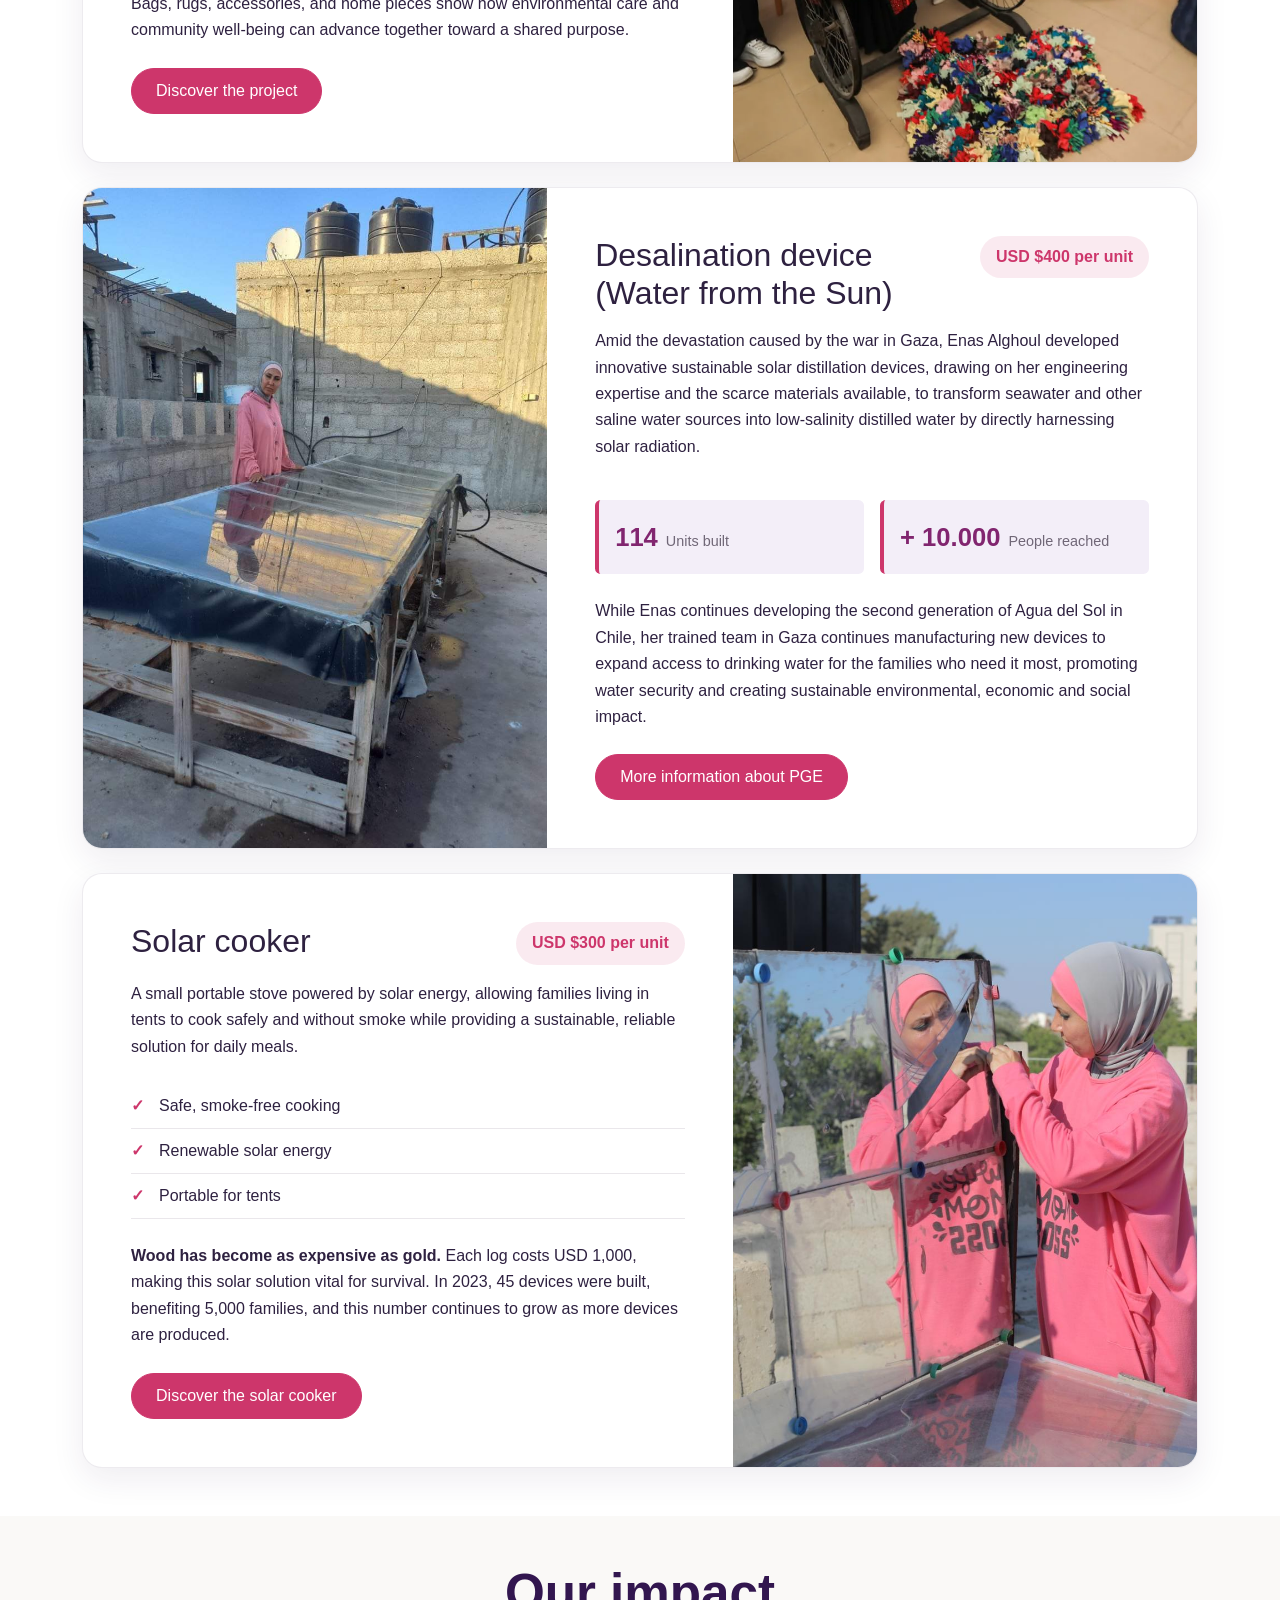
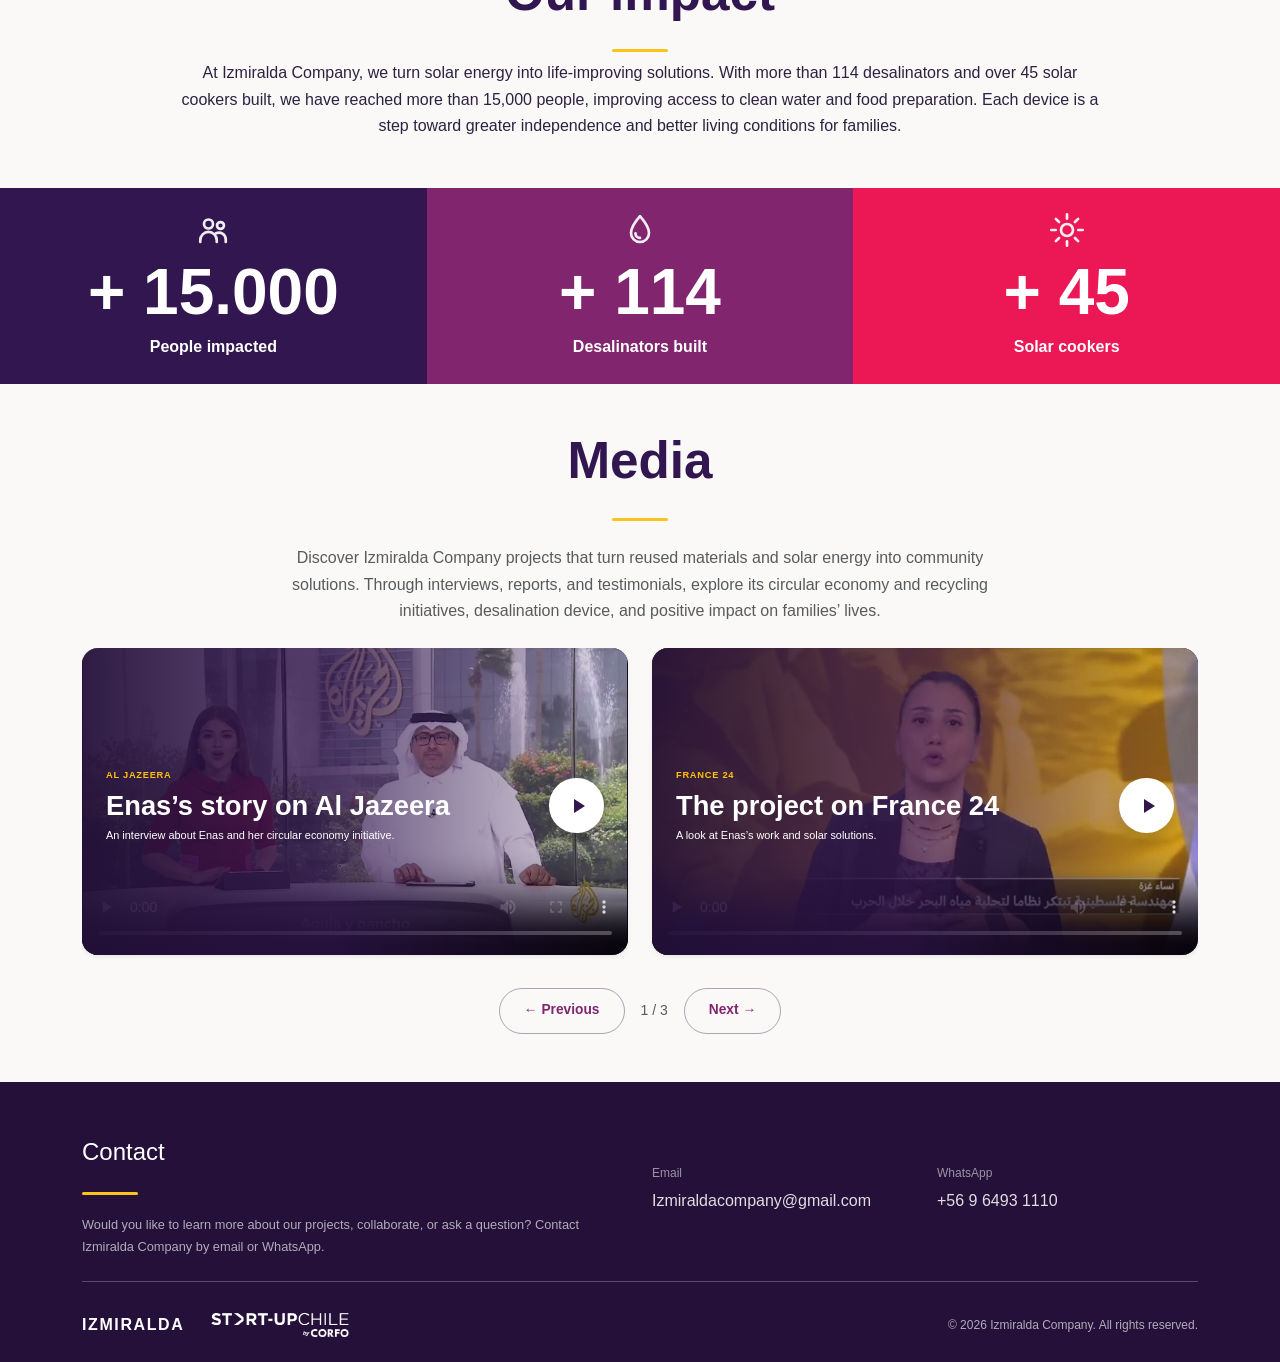
==== commit 9d2f0f06: "Actualizacion de idiomas Se Actualiza y corrigen errores en todo el sitio al traducir a ingles y ara" ====
--- a/index.html
+++ b/index.html
@@ -30,7 +30,7 @@
   <link rel="stylesheet" href="assets/css/footer.css?v=bootstrap-20260911">
   <link rel="stylesheet" href="assets/css/section-titles.css?v=1">
   <link rel="stylesheet" href="assets/css/interaction.css?v=1">
-  <link rel="stylesheet" href="assets/css/i18n.css?v=1">
+  <link rel="stylesheet" href="assets/css/i18n.css?v=2">
 
   <script type="text/javascript">
     (function(c,l,a,r,i,t,y){
@@ -229,9 +229,10 @@
                 <h3 class="h2 mb-0">Dispositivo de desalinización (Agua del Sol)</h3>
                 <span class="price-badge align-self-start py-2 px-3 rounded-pill text-nowrap">USD $400 por unidad</span>
               </div>
-              <p>Tras la devastación de la guerra, muchas familias quedaron sin acceso a agua potable. Enas utilizó su
-                conocimiento y los pocos materiales disponibles entre los escombros para crear un mesón con paneles
-                solares capaz de purificar agua del mar.</p>
+              <p>En medio de la devastación causada por la guerra en Gaza, Enas Alghoul desarrolló innovadores
+                dispositivos de destilación solar sostenible, utilizando sus conocimientos de ingeniería y los escasos
+                materiales disponibles, para transformar el agua de mar y otras fuentes de agua salina en agua
+                destilada de baja salinidad, aprovechando directamente la radiación solar.</p>
               <div class="row g-3 my-4">
                 <div class="col-sm-6">
                   <div class="fact-box d-flex align-items-baseline gap-2 p-3"><strong>114</strong><span>Unidades
@@ -242,10 +243,10 @@
                       beneficiadas</span></div>
                 </div>
               </div>
-              <p class="mb-0">Mientras Enas continúa su programa de aceleración en Chile, su equipo se prepara para
-                producir más unidades y llevar agua potable a más familias. Solo faltan los recursos que esperan con
-                urgencia. Más de 10.000 personas beneficiadas, y la cifra continúa aumentando a medida que se fabrican
-                más dispositivos.</p>
+              <p class="mb-0">Mientras Enas continúa desarrollando en Chile la segunda generación de Agua del Sol,
+                su equipo capacitado en Gaza sigue fabricando nuevos dispositivos para ampliar el acceso al agua
+                potable de las familias que más lo necesitan, promoviendo la seguridad hídrica y generando un impacto
+                ambiental, económico y social sostenible.</p>
               <a class="btn btn-raspberry rounded-pill px-4 mt-4 d-inline-flex align-items-center justify-content-center gap-2"
                 href="PGE/">Más información sobre PGE</a>
             </div>
@@ -511,7 +512,7 @@
 
   <footer class="site-footer text-white" data-company-footer></footer>
   <script src="assets/js/footer.js?v=titulos-20260911"></script>
-  <script src="assets/js/i18n.js?v=1"></script>
+  <script src="assets/js/i18n.js?v=2"></script>
 
   <div class="modal fade" id="galleryModal" tabindex="-1" aria-labelledby="galleryModalTitle" aria-hidden="true">
     <div class="modal-dialog modal-dialog-centered modal-xl">
--- a/assets/css/style.css
+++ b/assets/css/style.css
@@ -110,9 +110,9 @@
 }
 
 .hero-section {
-  
+  --hero-gradient-angle: 90deg;
   min-height: 46rem;
-  background-image: linear-gradient(90deg, rgba(36, 16, 57, .98) 0%, rgba(50, 22, 79, .88) 37%, rgba(50, 22, 79, .08) 72%), url("../images/banner-izmiralda.webp");
+  background-image: linear-gradient(var(--hero-gradient-angle), rgba(36, 16, 57, .98) 0%, rgba(50, 22, 79, .88) 37%, rgba(50, 22, 79, .08) 72%), url("../images/banner-izmiralda.webp");
   background-position: center, center;
   background-size: cover;
 }
@@ -644,7 +644,7 @@
 
   .hero-section {
     min-height: 44rem;
-    background-image: linear-gradient(90deg, rgba(36, 16, 57, .96), rgba(50, 22, 79, .56)), url("../images/enas-hero.png");
+    background-image: linear-gradient(var(--hero-gradient-angle), rgba(36, 16, 57, .96), rgba(50, 22, 79, .56)), url("../images/enas-hero.png");
     background-position: center, 62% center;
   }
 
--- a/assets/css/i18n.css
+++ b/assets/css/i18n.css
@@ -17,6 +17,18 @@
 html[dir="rtl"] .title-rule { margin-inline: 0 auto; }
 html[dir="rtl"] .text-center .title-rule { margin-inline: auto; }
 html[dir="rtl"] .footer-contact-layout { text-align: right !important; }
+html[dir="rtl"] .hero-section { --hero-gradient-angle: 270deg; }
+html[dir="rtl"] .pgc-hero__overlay { --pgc-hero-gradient-angle: 270deg; }
+html[dir="rtl"] .video-cover {
+  --pgc-video-gradient-angle: 270deg;
+  --pge-video-gradient-angle: 270deg;
+}
+html[dir="rtl"] .pge-hero__overlay { --pge-hero-gradient-angle: 270deg; }
+html[dir="rtl"] .pge-hero__image { transform: scaleX(-1); }
+html[dir="rtl"] .circular-hero__veil { --circular-hero-gradient-angle: 270deg; }
+html[dir="rtl"] .closing-card__overlay {
+  background: linear-gradient(270deg, rgba(36, 16, 57, .22), rgba(36, 16, 57, .96) 57%);
+}
 
 @media (max-width: 991.98px) {
   .language-selector { width: 100%; }
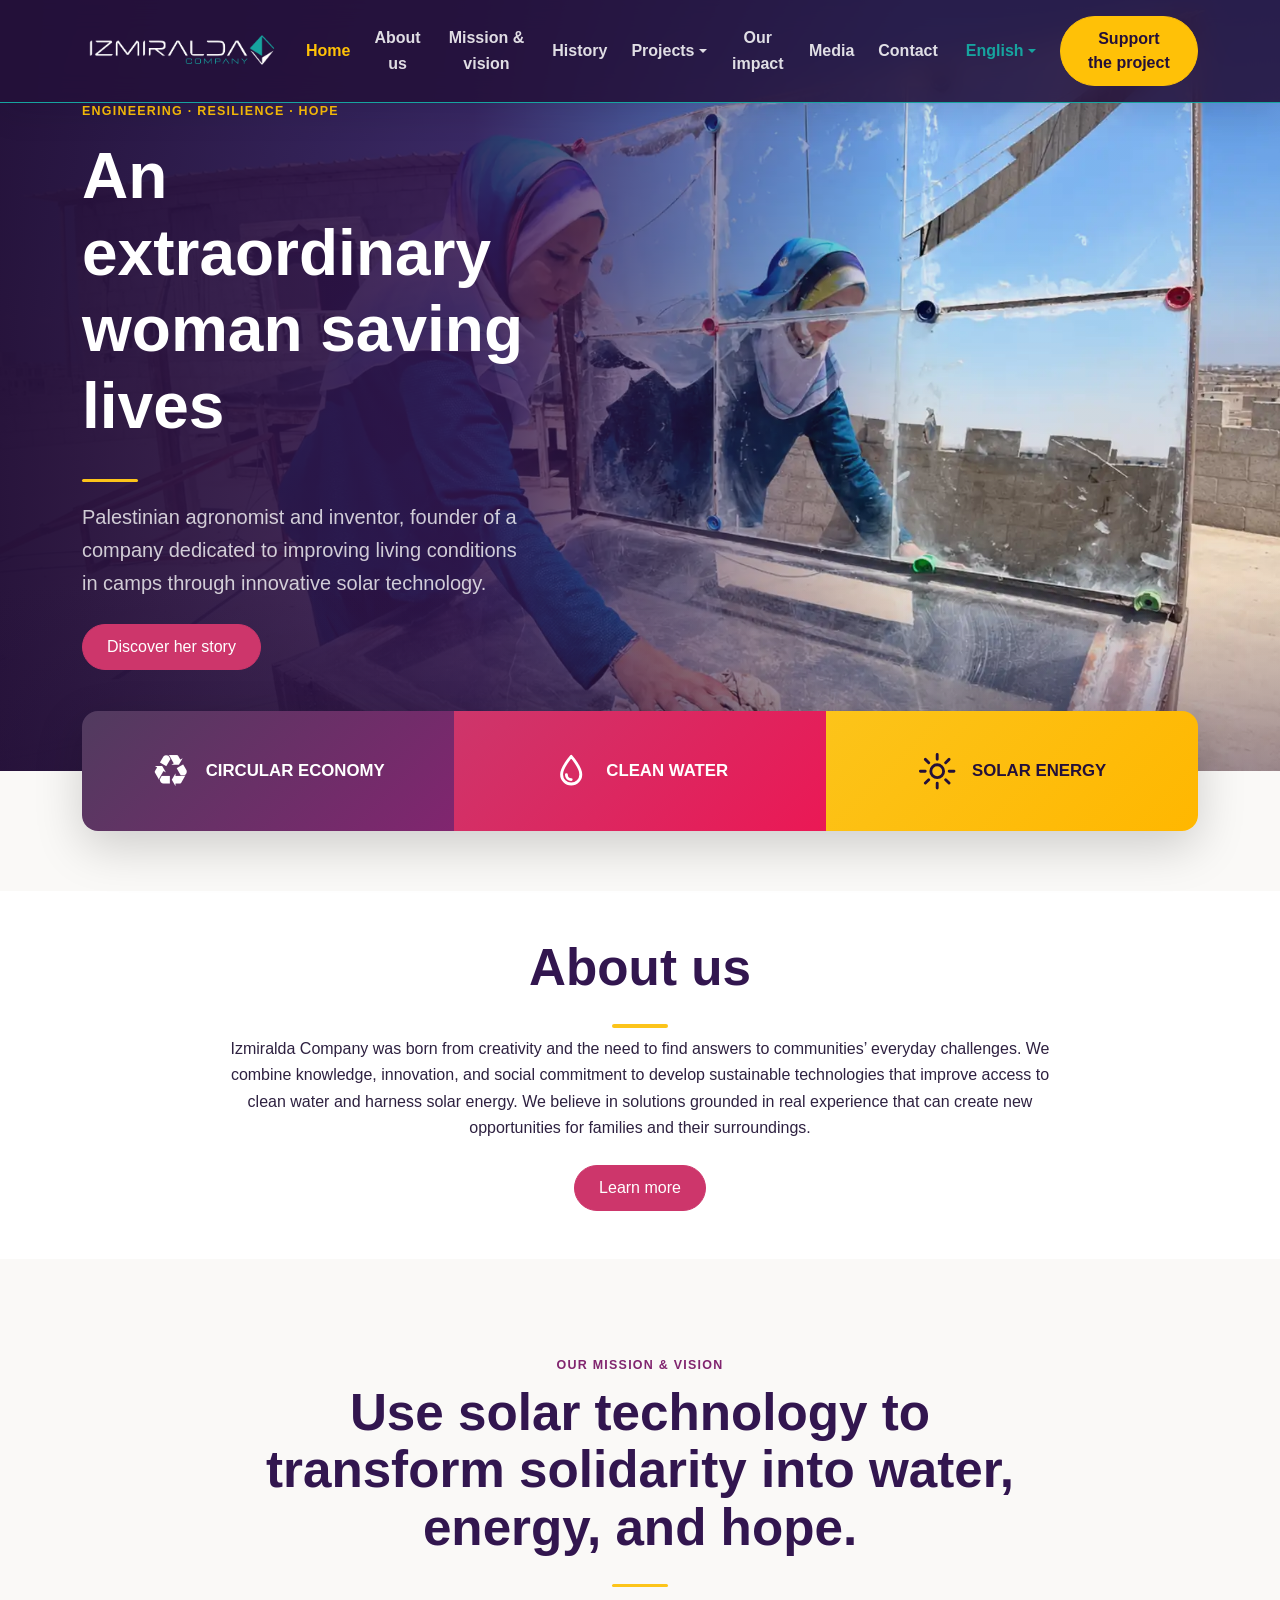
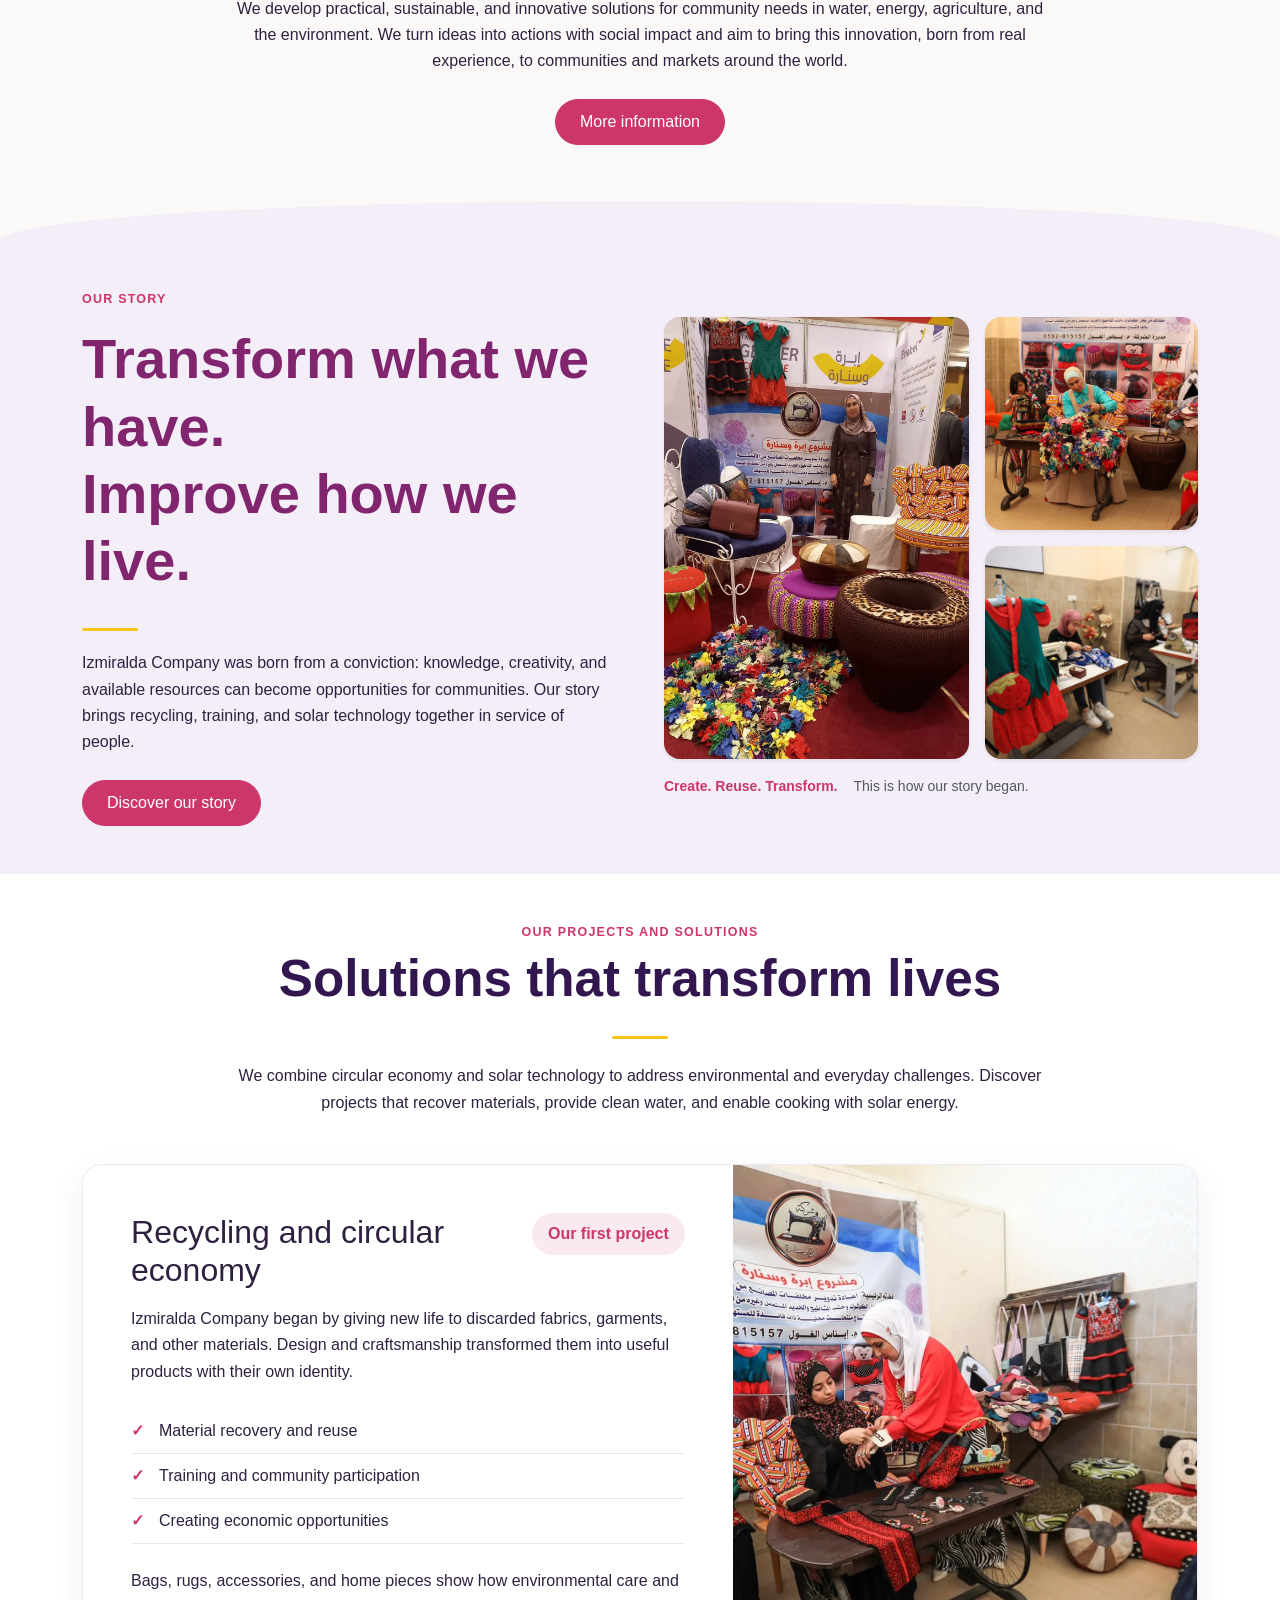
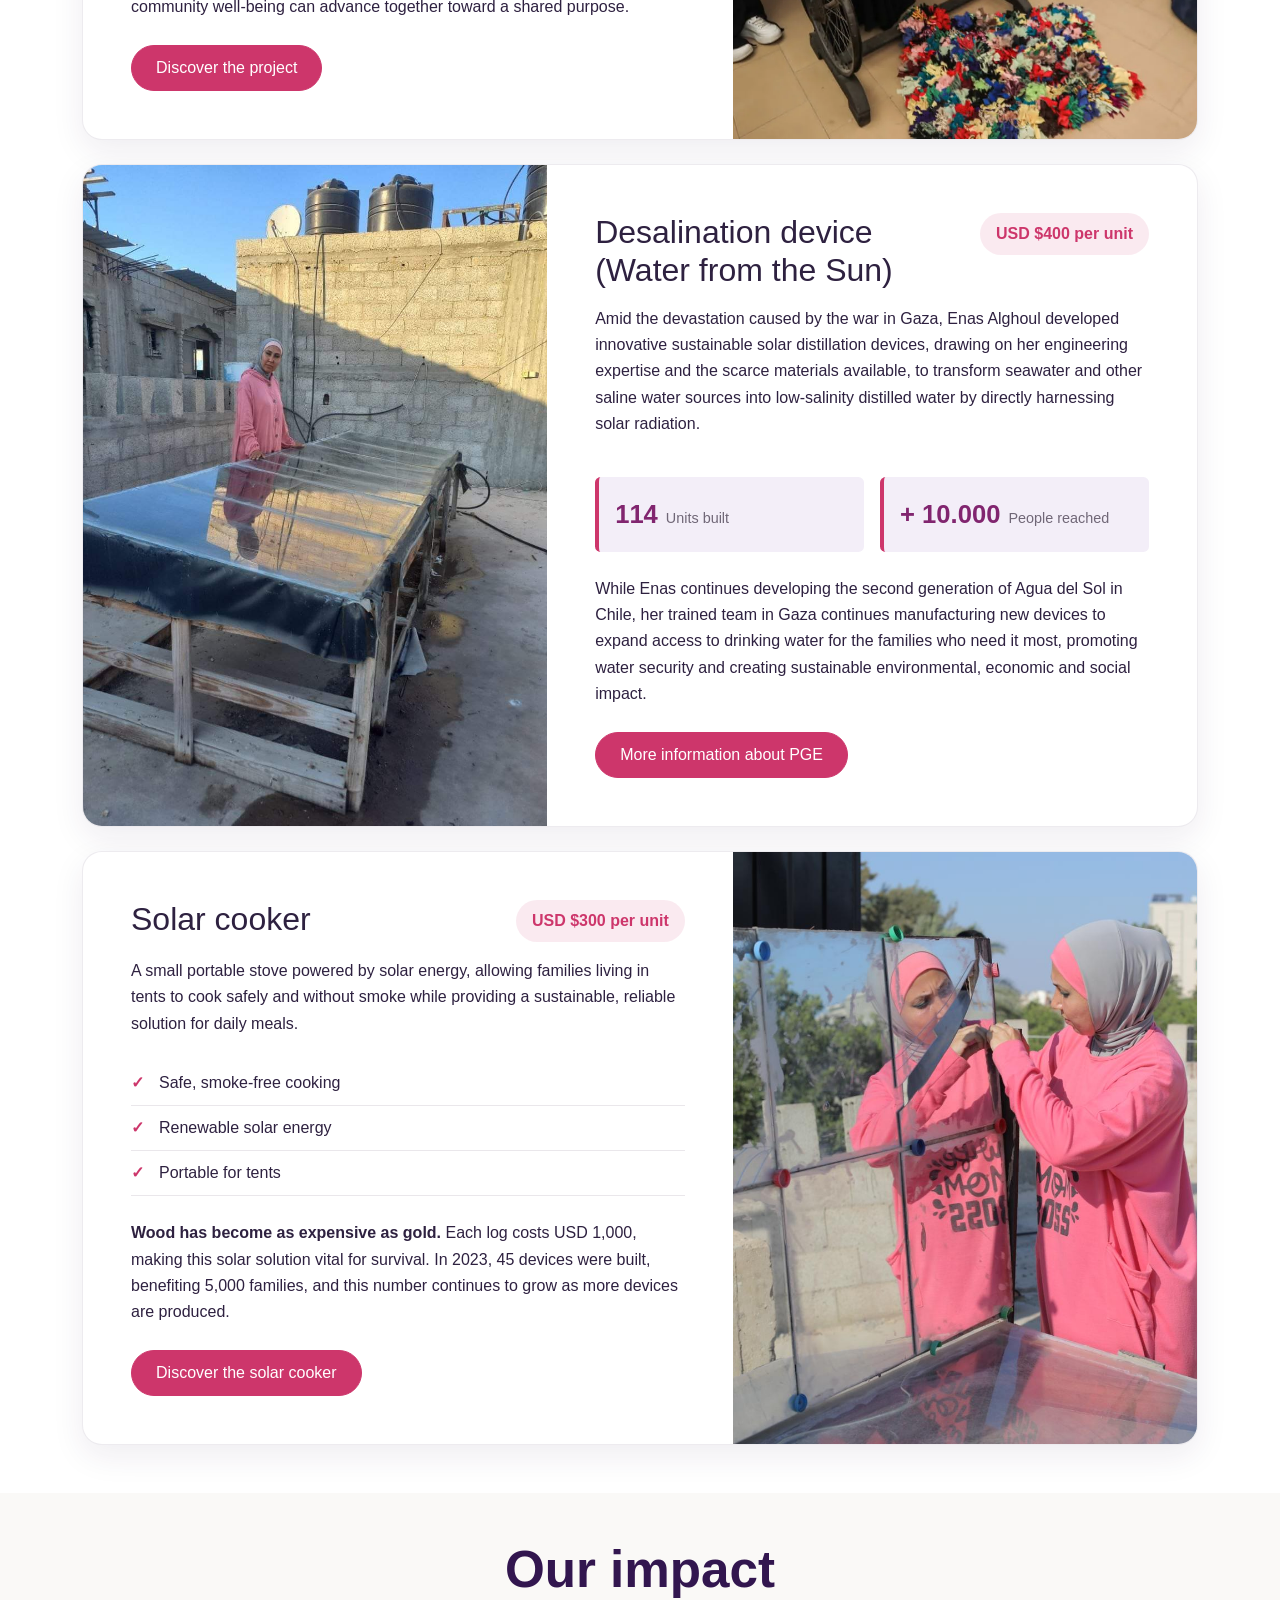
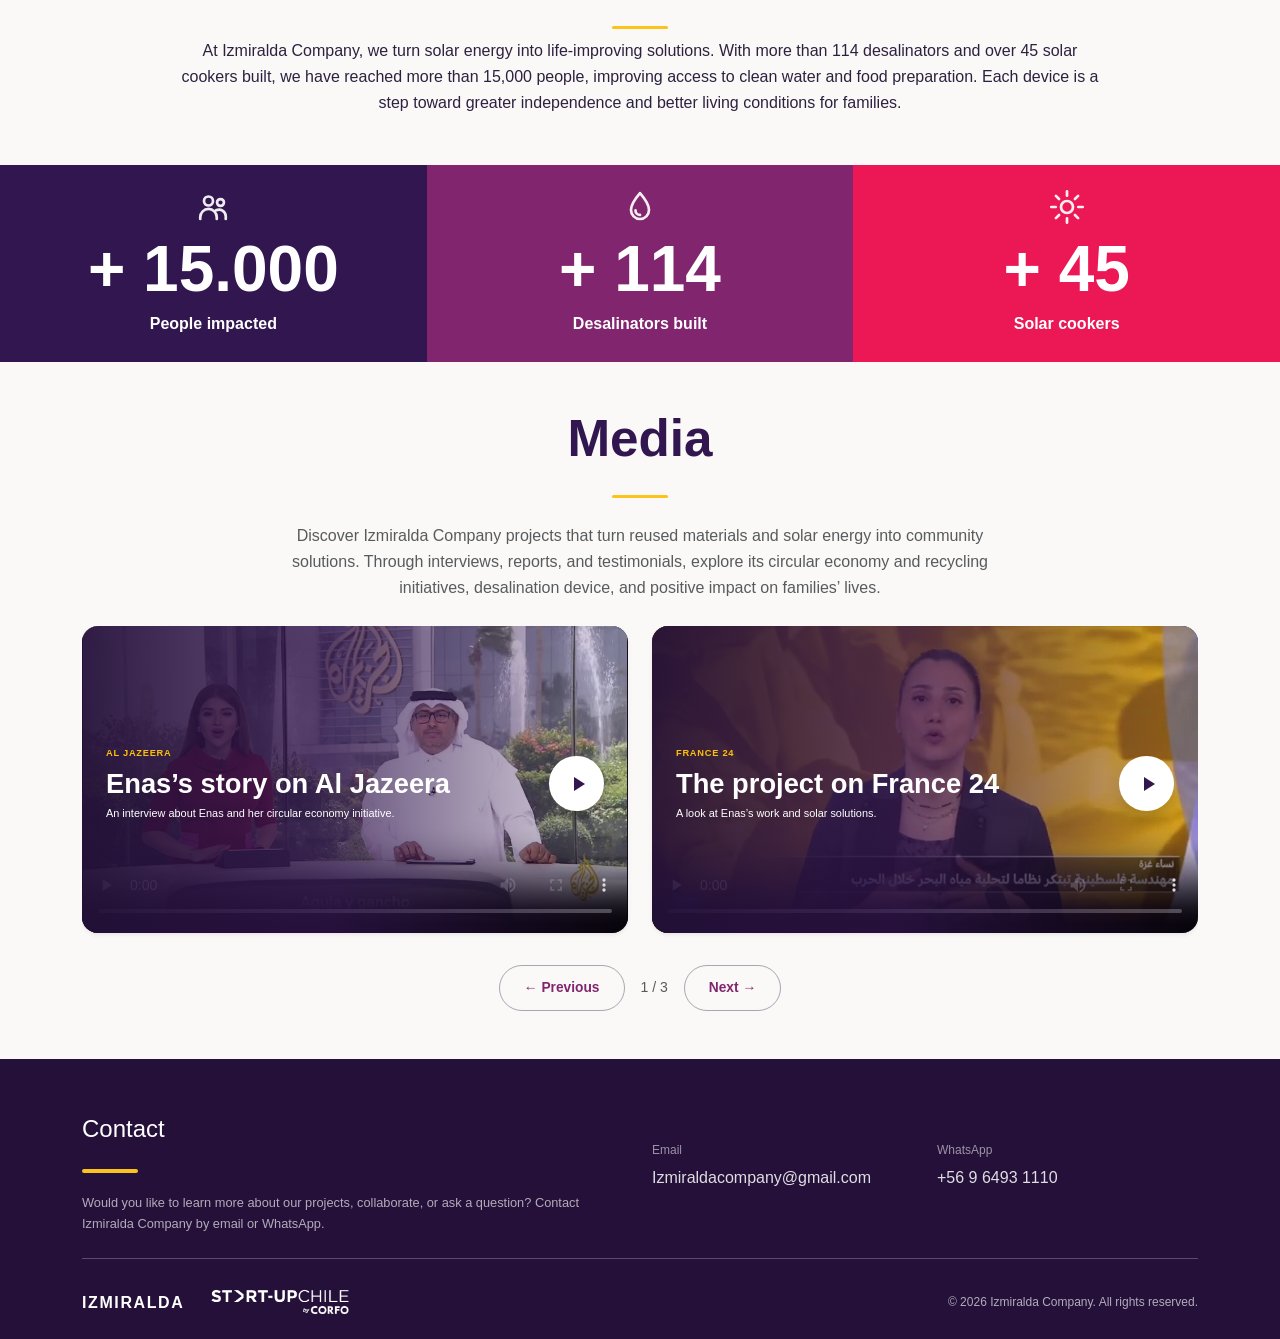
==== commit c761af87: "Actualizacion de textos Actualizacion de textos y traducciones" ====
--- a/index.html
+++ b/index.html
@@ -54,11 +54,11 @@
           <p class="eyebrow text-warning mb-3">Ingeniería · Resistencia · Esperanza</p>
           <h1 class="display-3 fw-semibold mb-4">Una mujer extraordinaria salvando vidas</h1>
 <div class="lh-1 mb-3"><span class="title-rule mt-0" aria-hidden="true"></span></div>
-          <p class="lead text-white-75 mb-4">Ingeniera agrícola e inventora palestina, fundadora de una empresa dedicada
+          <p class="lead text-white-75 mb-4">Ingeniera agrónoma e inventora palestina, fundadora de una empresa dedicada
             a mejorar las condiciones de vida en los campamentos a través de tecnología solar innovadora.</p>
           <div class="d-flex flex-column flex-sm-row gap-3">
             <a class="btn btn-raspberry rounded-pill px-4 d-inline-flex align-items-center justify-content-center gap-2"
-              href="historia.html">Conocer su historia</a>
+              href="historia.html">Conoce su historia</a>
           </div>
         </div>
       </div>
